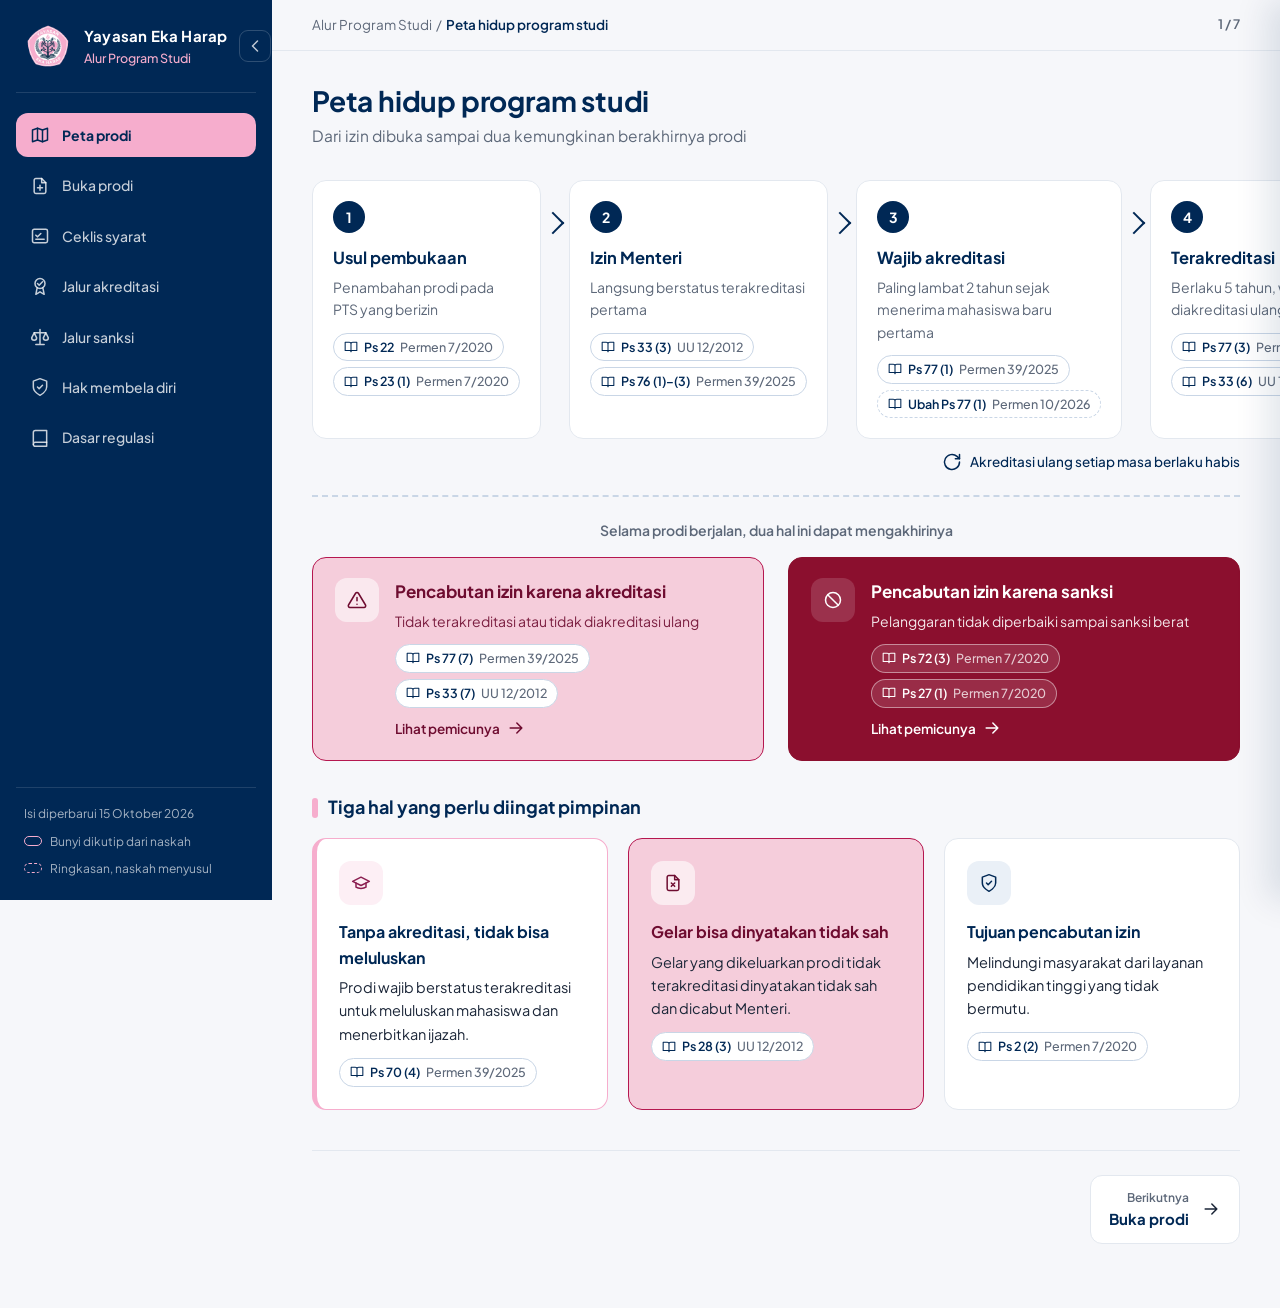
==== index.html @ d8455246 "Add files via upload" ====
<!doctype html>
<html lang="id">
<head>
<meta charset="utf-8">
<meta name="viewport" content="width=device-width, initial-scale=1">
<title>Alur Program Studi — Yayasan Eka Harap</title>
<link rel="icon" href="logo-yeh.png">
<link rel="preconnect" href="https://fonts.googleapis.com">
<link rel="preconnect" href="https://fonts.gstatic.com" crossorigin>
<link href="https://fonts.googleapis.com/css2?family=Plus+Jakarta+Sans:wght@400;500;600;700&display=swap" rel="stylesheet">
<style>
:root{
  --navy:#002855; --navy-2:#0B3A72; --navy-soft:#EAF0F7; --navy-line:#C9D6E6;
  --pink:#F6ADCD; --pink-soft:#FDEFF5; --pink-ink:#8A1E50;
  --ink:#1B2638; --muted:#5D6879; --line:#E3E8EF; --bg:#F6F7FA; --white:#fff;
  --ringan-bg:#FDEFF5; --ringan-bd:#F2A3C4; --ringan-ink:#8A1E50;
  --sedang-bg:#FAD9E7; --sedang-bd:#DF79A6; --sedang-ink:#7A1240;
  --berat-bg:#F5CDDB; --berat-bd:#B5174F; --berat-ink:#6E0C30;
  --cabut-bg:#8B0F2E; --cabut-bd:#8B0F2E; --cabut-ink:#FFFFFF;
  --radius:14px; --side:272px;
  --font:"Plus Jakarta Sans",system-ui,-apple-system,"Segoe UI",Roboto,sans-serif;
}
*{box-sizing:border-box}
html,body{margin:0;height:100%}
body{font-family:var(--font);color:var(--ink);background:var(--bg);font-size:15.5px;line-height:1.6;-webkit-font-smoothing:antialiased}
button{font:inherit;color:inherit;background:none;border:0;cursor:pointer;padding:0}
a{color:var(--navy)}
.ic{width:20px;height:20px;flex:none;fill:none;stroke:currentColor;stroke-width:1.8;stroke-linecap:round;stroke-linejoin:round;transition:transform .25s ease}

/* ---------- kerangka ---------- */
.app{display:grid;grid-template-columns:var(--side) minmax(0,1fr);min-height:100vh;transition:grid-template-columns .3s ease}
.app.ciut{grid-template-columns:76px minmax(0,1fr)}
.sidebar{background:var(--navy);color:#fff;position:sticky;top:0;height:100vh;overflow:hidden;display:flex;flex-direction:column;padding:22px 16px}
.app.ciut .sidebar{padding:20px 12px}
.app.ciut .brand{flex-direction:column;padding:0 0 16px;gap:10px}
.app.ciut .brand img{width:40px;height:40px}
.app.ciut .brand-teks,.app.ciut .nav span,.app.ciut .side-kaki{display:none}
.app.ciut .nav button{justify-content:center;padding:11px 0}
.app.ciut .lipat{margin:0}
.app.ciut .lipat .ic{transform:rotate(180deg)}
.lipat{margin-left:auto;width:32px;height:32px;border-radius:9px;display:grid;place-items:center;color:rgba(255,255,255,.75);border:1px solid rgba(255,255,255,.18);flex:none;transition:background .2s}
.lipat:hover{background:rgba(255,255,255,.1);color:#fff}
.nav span{overflow:hidden;text-overflow:ellipsis}
.brand{display:flex;align-items:center;gap:12px;padding:0 8px 22px;border-bottom:1px solid rgba(255,255,255,.12);white-space:nowrap}
.brand img{width:48px;height:48px;border-radius:12px;flex:none}
.brand b{display:block;font-size:15px;font-weight:700;letter-spacing:.2px}
.brand span{display:block;font-size:12.5px;color:var(--pink);font-weight:500}
.nav{display:flex;flex-direction:column;gap:6px;margin-top:20px}
.nav button{display:flex;align-items:center;gap:12px;padding:11px 14px;border-radius:12px;color:rgba(255,255,255,.78);font-weight:500;font-size:14px;text-align:left;white-space:nowrap;transition:background .2s,color .2s}
.nav button:hover{background:rgba(255,255,255,.08);color:#fff}
.nav button:hover .ic{transform:translateX(2px)}
.nav button.aktif{background:var(--pink);color:var(--navy);font-weight:700}
.side-kaki{margin-top:auto;padding:16px 8px 0;border-top:1px solid rgba(255,255,255,.12);font-size:12px;color:rgba(255,255,255,.65);white-space:nowrap}
.side-kaki .leg{display:flex;align-items:center;gap:8px;margin-top:8px}
.side-kaki i{display:inline-block;width:18px;height:10px;border-radius:6px;border:1.5px solid var(--pink)}
.side-kaki i.r{border-style:dashed}

.utama{min-width:0;display:flex;flex-direction:column}
.atas{position:sticky;top:0;z-index:20;background:rgba(246,247,250,.92);backdrop-filter:blur(6px);display:flex;align-items:center;gap:14px;padding:14px 40px;border-bottom:1px solid var(--line)}
.btn-ikon{width:40px;height:40px;border-radius:10px;display:grid;place-items:center;color:var(--navy);border:1px solid var(--line);background:#fff;transition:background .2s,border-color .2s}
.btn-ikon:hover{background:var(--pink-soft);border-color:var(--pink)}
.jejak{font-size:13.5px;color:var(--muted)}
.jejak b{color:var(--navy);font-weight:600}
.isi{padding:32px 40px 64px;width:100%;max-width:1480px}
.kepala h1{font-size:28px;line-height:1.25;margin:0;color:var(--navy);font-weight:700;letter-spacing:-.2px}
.kepala p{margin:6px 0 0;color:var(--muted);font-size:15.5px}
.blok{margin-top:32px}
.blok>h2{font-size:18px;color:var(--navy);margin:0 0 16px;font-weight:700;display:flex;align-items:center;gap:10px}
.blok>h2:before{content:"";width:6px;height:20px;border-radius:3px;background:var(--pink)}

/* ---------- chip pasal ---------- */
.chips{display:flex;flex-wrap:wrap;gap:6px;margin-top:12px}
.chip{white-space:nowrap;display:inline-flex;align-items:center;gap:6px;padding:4px 10px;border-radius:999px;background:#fff;border:1px solid var(--navy-line);color:var(--navy);font-size:12.5px;font-weight:600;line-height:1.5;transition:background .2s,border-color .2s,transform .2s}
.chip .ic{width:14px;height:14px}
.chip em{font-style:normal;font-weight:500;color:var(--muted)}
.chip:hover{background:var(--pink-soft);border-color:var(--pink);transform:translateY(-1px)}
.chip.ringkasan{border-style:dashed}
.chip.hilang{border-color:#d33;color:#a11}
.t-cabut .chip{background:rgba(255,255,255,.12);border-color:rgba(255,255,255,.45);color:#fff}
.t-cabut .chip em{color:rgba(255,255,255,.75)}
.t-cabut .chip:hover{background:rgba(255,255,255,.22)}

/* ---------- warna tingkat ---------- */
.t-normal{--tb:#fff;--tbd:var(--line);--tink:var(--navy);--tacc:var(--navy)}
.t-aksen{--tb:#fff;--tbd:var(--pink);--tink:var(--navy);--tacc:var(--pink)}
.t-ringan{--tb:var(--ringan-bg);--tbd:var(--ringan-bd);--tink:var(--ringan-ink);--tacc:var(--ringan-bd)}
.t-sedang{--tb:var(--sedang-bg);--tbd:var(--sedang-bd);--tink:var(--sedang-ink);--tacc:var(--sedang-bd)}
.t-berat{--tb:var(--berat-bg);--tbd:var(--berat-bd);--tink:var(--berat-ink);--tacc:var(--berat-bd)}
.t-cabut{--tb:var(--cabut-bg);--tbd:var(--cabut-bd);--tink:var(--cabut-ink);--tacc:var(--cabut-bd)}

/* ---------- peta ---------- */
.peta-baris{display:grid;grid-template-columns:repeat(var(--n),1fr);gap:28px;position:relative}
.p-step{background:#fff;border:1px solid var(--line);border-radius:var(--radius);padding:20px;position:relative;transition:box-shadow .25s,transform .25s}
.p-step:hover{box-shadow:0 8px 24px rgba(0,40,85,.08);transform:translateY(-2px)}
.p-step:not(:last-child):after{content:"";position:absolute;right:-21px;top:34px;width:14px;height:14px;border-top:2px solid var(--navy);border-right:2px solid var(--navy);transform:rotate(45deg)}
.no{width:32px;height:32px;border-radius:50%;background:var(--navy);color:#fff;display:grid;place-items:center;font-weight:700;font-size:14px}
.p-step h3{margin:12px 0 4px;font-size:16.5px;color:var(--navy)}
.p-step p{margin:0;color:var(--muted);font-size:14px}
.ulang{display:flex;justify-content:flex-end;align-items:center;gap:8px;margin-top:12px;color:var(--navy);font-size:13.5px;font-weight:500}
.ulang .ic{animation:putar 6s linear infinite}
@keyframes putar{to{transform:rotate(360deg)}}
.cabang{margin-top:22px;border-top:2px dashed var(--navy-line);padding-top:22px}
.cabang-judul{text-align:center;color:var(--muted);font-weight:600;font-size:14px;margin-bottom:16px}
.cabang-isi{display:grid;grid-template-columns:1fr 1fr;gap:24px}
.keluar{background:var(--tb);border:1.5px solid var(--tbd);color:var(--tink);border-radius:var(--radius);padding:20px 22px;text-align:left;display:flex;gap:16px;transition:transform .25s,box-shadow .25s}
.keluar:hover{transform:translateY(-2px);box-shadow:0 10px 26px rgba(139,15,46,.15)}
.keluar:hover .lanjut .ic{transform:translateX(4px)}
.keluar .bulat{width:44px;height:44px;border-radius:12px;display:grid;place-items:center;background:rgba(255,255,255,.55);flex:none}
.t-cabut .bulat{background:rgba(255,255,255,.14)}
.keluar h3{margin:0 0 4px;font-size:17px}
.keluar p{margin:0;font-size:14px;opacity:.9}
.lanjut{display:inline-flex;align-items:center;gap:6px;margin-top:10px;font-size:13.5px;font-weight:600}

/* ---------- kartu ---------- */
.kartu-grid{display:grid;grid-template-columns:repeat(auto-fit,minmax(250px,1fr));gap:20px}
.kartu{background:var(--tb);border:1px solid var(--tbd);border-radius:var(--radius);padding:22px;color:var(--ink);transition:box-shadow .25s,transform .25s}
.kartu:hover{box-shadow:0 8px 24px rgba(0,40,85,.08);transform:translateY(-2px)}
.kartu:hover .ikon-k .ic{transform:scale(1.12)}
.ikon-k{width:44px;height:44px;border-radius:12px;display:grid;place-items:center;background:var(--navy-soft);color:var(--navy)}
.t-aksen .ikon-k,.t-ringan .ikon-k{background:var(--pink-soft);color:var(--pink-ink)}
.t-berat .ikon-k,.t-sedang .ikon-k{background:rgba(255,255,255,.6);color:var(--tink)}
.kartu h3{margin:14px 0 6px;font-size:16px;color:var(--tink)}
.kartu p{margin:0;font-size:14.5px;color:var(--ink)}
.t-aksen.kartu{border-left:5px solid var(--pink)}

/* ---------- langkah ---------- */
.langkah{position:relative;padding-left:56px;max-width:980px}
.langkah:before{content:"";position:absolute;left:19px;top:10px;bottom:10px;width:2px;background:var(--navy-line)}
.lk{position:relative;background:#fff;border:1px solid var(--line);border-radius:var(--radius);padding:20px 22px;margin-bottom:18px;transition:box-shadow .25s}
.lk:hover{box-shadow:0 8px 24px rgba(0,40,85,.08)}
.lk .no{position:absolute;left:-56px;top:16px;width:40px;height:40px;font-size:15px;box-shadow:0 0 0 5px var(--bg)}
.lk.t-aksen .no{background:var(--pink);color:var(--navy)}
.lk.t-aksen{border-color:var(--pink)}
.lk h3{margin:0 0 4px;font-size:17px;color:var(--navy)}
.lk p{margin:0;color:var(--ink)}
.poin{display:flex;flex-wrap:wrap;gap:8px;margin-top:12px}
.poin span{display:inline-flex;align-items:center;gap:6px;background:var(--navy-soft);color:var(--navy);border-radius:10px;padding:6px 12px;font-size:13.5px;font-weight:500}
.poin .ic{width:16px;height:16px;color:#2E7D5B}
.menyusul{display:flex;gap:10px;align-items:flex-start;margin-top:14px;padding:10px 14px;border:1.5px dashed var(--navy-line);border-radius:10px;color:var(--muted);font-size:13.5px}
.menyusul .ic{width:18px;height:18px;margin-top:2px}
.akhir{display:flex;align-items:center;justify-content:space-between;gap:16px;background:var(--navy);color:#fff;border-radius:var(--radius);padding:18px 22px;max-width:924px;margin-left:56px}
.akhir b{display:block;font-size:16px}
.akhir span{font-size:14px;color:rgba(255,255,255,.8)}
.btn-pink{display:inline-flex;align-items:center;gap:8px;background:var(--pink);color:var(--navy);font-weight:700;border-radius:10px;padding:10px 16px;white-space:nowrap;font-size:14px}
.btn-pink:hover .ic{transform:translateX(3px)}

/* ---------- jalur ---------- */
.jalur{display:grid;grid-template-columns:repeat(var(--k,2),minmax(0,1fr));gap:24px}
.jalur.satu{max-width:980px}
.hal-no{margin-left:auto;font-size:13px;color:var(--muted);font-weight:600;white-space:nowrap}
.pager{display:flex;justify-content:space-between;gap:16px;margin-top:40px;padding-top:24px;border-top:1px solid var(--line)}
.pager button{display:flex;align-items:center;gap:12px;background:#fff;border:1px solid var(--line);border-radius:12px;padding:12px 18px;max-width:48%;text-align:left;transition:border-color .2s,background .2s}
.pager button:hover{border-color:var(--pink);background:var(--pink-soft)}
.pager button.maju{margin-left:auto;text-align:right}
.pager small{display:block;font-size:12px;color:var(--muted);font-weight:600}
.pager b{display:block;font-size:15px;color:var(--navy)}
.pager .mundur .ic{transform:rotate(180deg)}
.pager .maju:hover .ic{transform:translateX(3px)}
.pager .mundur:hover .ic{transform:rotate(180deg) translateX(3px)}
.batas{display:grid;grid-template-columns:repeat(auto-fit,minmax(240px,1fr));gap:16px}
.bt{background:#fff;border:1px solid var(--line);border-left:5px solid var(--pink);border-radius:0 var(--radius) var(--radius) 0;padding:18px 20px}
.bt .angka{font-size:26px;font-weight:700;color:var(--navy);line-height:1.2}
.bt .angka small{font-size:14px;font-weight:600;color:var(--muted);margin-left:4px}
.bt h3{margin:6px 0 2px;font-size:15px;color:var(--navy)}
.bt p{margin:0;font-size:13.5px;color:var(--muted)}
.ck-grup{background:#fff;border:1px solid var(--line);border-radius:var(--radius);margin-top:18px;overflow:hidden}
.ck-kepala{display:flex;align-items:center;gap:12px;padding:16px 22px;background:var(--navy-soft)}
.ck-kepala h3{margin:0;font-size:16.5px;color:var(--navy)}
.ck-kepala .ikon-k{width:38px;height:38px;background:#fff}
.ck-baris{display:grid;grid-template-columns:28px minmax(0,1fr) auto;gap:14px;padding:14px 22px;border-top:1px solid var(--line);align-items:start}
.ck-kotak{width:22px;height:22px;border:2px solid var(--navy-line);border-radius:6px;margin-top:2px}
.ck-baris b{font-weight:600;color:var(--ink);font-size:15px}
.ck-baris .chips{margin-top:6px}
.ck-ang{background:var(--navy);color:#fff;border-radius:8px;padding:4px 10px;font-size:13px;font-weight:700;white-space:nowrap}
.ck-sanksi{display:inline-flex;align-items:center;gap:6px;margin-top:6px;font-size:12.5px;font-weight:600;border-radius:999px;padding:2px 10px;background:var(--tb);color:var(--tink);border:1px solid var(--tbd)}
.ck-sanksi .ic{width:14px;height:14px}
.ck-mys{margin-top:6px;font-size:12.5px;color:var(--muted);font-style:italic}
.kolom{background:#fff;border:1px solid var(--line);border-radius:var(--radius);padding:22px}
.kolom-kepala{display:flex;align-items:center;gap:12px;margin-bottom:18px}
.kolom-kepala .ikon-k{width:40px;height:40px}
.kolom-kepala h3{margin:0;font-size:17px;color:var(--navy)}
.jl{display:flex;gap:14px;position:relative;padding-bottom:16px}
.jl:not(:last-of-type):before{content:"";position:absolute;left:15px;top:34px;bottom:0;width:2px;background:var(--line)}
.titik{width:32px;height:32px;border-radius:50%;background:var(--tb);border:2px solid var(--tacc);display:grid;place-items:center;flex:none;color:var(--tink);font-weight:700;font-size:13px;z-index:1}
.t-normal .titik{background:var(--navy);border-color:var(--navy);color:#fff}
.jl-isi{flex:1;background:var(--tb);border:1px solid var(--tbd);border-radius:12px;padding:12px 16px;color:var(--tink)}
.t-normal .jl-isi{background:var(--navy-soft);border-color:var(--navy-soft);color:var(--navy)}
.jl-isi b{display:block;font-size:15px}
.jl-isi span{font-size:13.5px;opacity:.88}
.jl-isi .chips{margin-top:8px}
.cat{display:flex;gap:10px;align-items:flex-start;margin-top:4px;padding:12px 14px;background:var(--bg);border-radius:10px;font-size:13.5px;color:var(--ink)}
.cat .ic{color:var(--navy);margin-top:1px}

/* ---------- tangga ---------- */
.tangga{background:#fff;border:1px solid var(--line);border-radius:var(--radius);padding:24px}
.anak{display:grid;grid-template-columns:repeat(4,1fr);gap:0;align-items:end;position:relative}
.tg{position:relative;text-align:left;border-radius:12px 12px 0 0;background:var(--tb);border:1.5px solid var(--tbd);color:var(--tink);padding:14px 16px;margin-right:10px;transition:transform .25s,box-shadow .25s;outline:none}
.tg:nth-child(1){height:96px}.tg:nth-child(2){height:132px}.tg:nth-child(3){height:168px}.tg:nth-child(4){height:204px;margin-right:0}
.tg b{display:block;font-size:15.5px}
.tg span{display:block;font-size:13px;opacity:.9;margin-top:2px}
.tg:hover{transform:translateY(-3px)}
.tg.pilih{box-shadow:0 0 0 3px var(--navy) inset}
.t-cabut.tg.pilih{box-shadow:0 0 0 3px var(--pink) inset}
.tg .jeda{position:absolute;top:10px;right:-24px;z-index:2;background:#fff;color:var(--navy);border:1px solid var(--navy-line);border-radius:999px;font-size:11.5px;font-weight:700;padding:2px 8px;display:flex;align-items:center;gap:4px;white-space:nowrap}
.tg .jeda .ic{width:12px;height:12px}
.garis-waktu{display:grid;grid-template-columns:repeat(4,1fr);border-top:2px solid var(--navy);margin-top:0;padding-top:8px;font-size:12.5px;color:var(--muted);font-weight:600}
.garis-waktu span{position:relative}
.garis-waktu span:before{content:"";position:absolute;left:0;top:-14px;width:10px;height:10px;border-radius:50%;background:var(--navy)}
.total{display:flex;align-items:center;gap:8px;margin-top:14px;color:var(--navy);font-weight:600;font-size:14px}
.rinci{margin-top:22px;border:1.5px solid var(--tbd);border-radius:var(--radius);overflow:hidden;animation:muncul .3s ease}
@keyframes muncul{from{opacity:0;transform:translateY(6px)}}
.rinci-kepala{background:var(--tb);color:var(--tink);padding:16px 22px;display:flex;align-items:center;justify-content:space-between;gap:12px;flex-wrap:wrap}
.rinci-kepala h3{margin:0;font-size:18px}
.rinci-kepala .chips{margin-top:0}
.rinci-badan{display:grid;grid-template-columns:300px 1fr;gap:0;background:#fff}
.fakta{padding:18px 22px;border-right:1px solid var(--line);display:flex;flex-direction:column;gap:14px}
.fakta small{display:block;font-size:12px;color:var(--muted);font-weight:600;text-transform:uppercase;letter-spacing:.4px}
.fakta div{font-size:14.5px;color:var(--navy);font-weight:600}
.daftar{padding:18px 22px}
.daftar h4{margin:0 0 10px;font-size:13px;color:var(--muted);text-transform:uppercase;letter-spacing:.4px}
.daftar ul{list-style:none;margin:0;padding:0;display:grid;grid-template-columns:1fr 1fr;gap:8px 18px}
.daftar li{display:flex;gap:10px;font-size:14px;align-items:flex-start;line-height:1.5}
.daftar li:before{content:"";width:8px;height:8px;border-radius:50%;background:var(--navy-line);margin-top:7px;flex:none}
.daftar li.sorot{font-weight:600;color:var(--navy)}
.daftar li.sorot:before{background:var(--pink-ink)}
.daftar li.mys{color:var(--muted);font-style:italic}
.daftar li.mys:before{background:transparent;border:1.5px dashed var(--muted)}

/* ---------- regulasi ---------- */
.reg{display:grid;gap:14px}
.reg-item{background:#fff;border:1px solid var(--line);border-radius:var(--radius);padding:18px 22px;display:grid;grid-template-columns:150px 1fr auto;gap:18px;align-items:center}
.reg-kode{background:var(--navy);color:#fff;border-radius:10px;padding:8px 12px;font-weight:700;font-size:14px;text-align:center}
.reg-item h3{margin:0;font-size:15.5px;color:var(--ink);font-weight:600}
.reg-item p{margin:4px 0 0;font-size:13.5px;color:var(--muted)}
.reg-item .jml{font-size:13px;color:var(--navy);font-weight:600;text-align:right;white-space:nowrap}
.reg-item a{display:inline-flex;align-items:center;gap:6px;font-size:13px;font-weight:600;margin-top:6px}
.reg-item a .ic{width:15px;height:15px}

/* ---------- info ---------- */
.info{display:flex;gap:12px;background:var(--navy-soft);color:var(--navy);border-radius:var(--radius);padding:16px 20px}

/* ---------- laci pasal ---------- */
.tirai{position:fixed;inset:0;background:rgba(0,20,45,.35);opacity:0;pointer-events:none;transition:opacity .25s;z-index:40}
.tirai.buka{opacity:1;pointer-events:auto}
.laci{position:fixed;top:0;right:0;height:100%;width:min(480px,100%);background:#fff;z-index:50;transform:translateX(100%);transition:transform .3s ease;display:flex;flex-direction:column;box-shadow:-12px 0 32px rgba(0,40,85,.12)}
.laci.buka{transform:none}
.laci-kepala{background:var(--navy);color:#fff;padding:20px 22px;display:flex;gap:12px;align-items:flex-start}
.laci-kepala small{color:var(--pink);font-weight:600;font-size:12.5px}
.laci-kepala h3{margin:2px 0 0;font-size:19px}
.laci-kepala .btn-ikon{margin-left:auto;background:transparent;border-color:rgba(255,255,255,.3);color:#fff}
.laci-kepala .btn-ikon:hover{background:rgba(255,255,255,.12)}
.laci-badan{padding:20px 22px;overflow:auto;flex:1}
.status{display:inline-flex;align-items:center;gap:6px;font-size:12.5px;font-weight:600;border-radius:999px;padding:3px 10px;background:#E7F4EE;color:#1E6B4A}
.status.ringkasan{background:#FFF4E5;color:#8A5300}
.status.cek{background:#FFF4E5;color:#8A5300}
.bunyi{margin-top:16px;font-size:15px;line-height:1.75;color:var(--ink)}
.bunyi p{margin:0 0 8px}
.bunyi p.butir{padding-left:22px}
.laci-kaki{border-top:1px solid var(--line);padding:16px 22px;font-size:13px;color:var(--muted)}
.laci-kaki a{display:inline-flex;align-items:center;gap:6px;font-weight:600;margin-top:6px}

.tirai-side{display:none}

/* ---------- layar kecil ---------- */
@media (max-width:1100px){
  .peta-baris{grid-template-columns:1fr 1fr}
  .p-step:nth-child(2n):after{display:none}
  .daftar ul{grid-template-columns:1fr}
  .rinci-badan{grid-template-columns:1fr}
  .fakta{border-right:0;border-bottom:1px solid var(--line)}
}
@media (max-width:900px){
  .app,.app.ciut{grid-template-columns:minmax(0,1fr)}
  .lipat{display:none}
  .ck-baris{grid-template-columns:22px minmax(0,1fr)}
  .ck-ang{grid-column:2;justify-self:start}
  .pager button{max-width:none;flex:1}
  .chip{white-space:normal}
  .sidebar{position:fixed;left:0;top:0;width:var(--side);z-index:60;transform:translateX(-100%);transition:transform .3s ease;padding:22px 16px!important}
  .app.laci-nav .sidebar{transform:none}
  .tirai-side{display:block;position:fixed;inset:0;background:rgba(0,20,45,.35);z-index:55;opacity:0;pointer-events:none;transition:opacity .25s}
  .app.laci-nav .tirai-side{opacity:1;pointer-events:auto}
  .atas{padding:12px 18px}
  .isi{padding:22px 18px 48px}
  .kepala h1{font-size:23px}
  .peta-baris{grid-template-columns:1fr;gap:26px}
  .p-step:after{display:block!important;right:auto;left:50%;top:auto;bottom:-20px;transform:translateX(-50%) rotate(135deg)!important}
  .p-step:last-child:after{display:none!important}
  .cabang-isi,.jalur{grid-template-columns:1fr}
  .anak{grid-template-columns:1fr;gap:10px}
  .tg{height:auto!important;margin-right:0;border-radius:12px}
  .tg .jeda{top:auto;bottom:-14px;right:16px}
  .garis-waktu{display:none}
  .reg-item{grid-template-columns:1fr}
  .reg-item .jml{text-align:left}
  .langkah{padding-left:48px}
  .lk .no{left:-48px;width:34px;height:34px}
  .langkah:before{left:16px}
  .akhir{margin-left:0;flex-direction:column;align-items:flex-start}
}
@media (min-width:901px){#toggle{display:none}}
@media print{
  .sidebar,.atas,.pager,.tirai,.laci,.tirai-side,.lipat{display:none!important}
  .app,.app.ciut{display:block}
  body{background:#fff;font-size:12.5px}
  .isi{padding:0;max-width:none}
  .blok,.kartu,.p-step,.lk,.kolom,.ck-grup,.tangga,.rinci{break-inside:avoid}
  .chip{border-color:#bbb}
  *{box-shadow:none!important;transform:none!important}
}
@media (prefers-reduced-motion:reduce){*{animation:none!important;transition:none!important}}
</style>
</head>
<body>
<div class="app" id="app">
  <aside class="sidebar" id="sidebar">
    <div class="brand"><img src="logo-yeh.png" alt="Logo Yayasan Eka Harap"><div class="brand-teks"><b id="org"></b><span id="judulApp"></span></div><button class="lipat" id="lipat" title="Lipat menu" aria-label="Lipat menu"></button></div>
    <nav class="nav" id="nav"></nav>
    <div class="side-kaki">
      <div id="pembaruan"></div>
      <div class="leg"><i></i>Bunyi dikutip dari naskah</div>
      <div class="leg"><i class="r"></i>Ringkasan, naskah menyusul</div>
    </div>
  </aside>
  <div class="tirai-side" id="tiraiSide"></div>
  <main class="utama">
    <div class="atas">
      <button class="btn-ikon" id="toggle" title="Buka menu" aria-label="Buka menu"></button>
      <div class="jejak" id="jejak"></div><div class="hal-no" id="halNo"></div>
    </div>
    <div class="isi" id="isi"></div>
  </main>
</div>
<div class="tirai" id="tirai"></div>
<aside class="laci" id="laci" aria-hidden="true">
  <div class="laci-kepala"><div><small id="lReg"></small><h3 id="lJudul"></h3></div><button class="btn-ikon" id="lTutup" aria-label="Tutup"></button></div>
  <div class="laci-badan"><span class="status" id="lStatus"></span><div class="bunyi" id="lBunyi"></div></div>
  <div class="laci-kaki" id="lKaki"></div>
</aside>

<script src="isi-regulasi.js"></script>
<script>
(function(){
"use strict";
var ISI = window.ISI || {meta:{},regulasi:{},pasal:{},halaman:[]};
var KUNCI = "alurProdiYEH.v1";

var ICON = {
  peta:'<path d="M9 4 3 6v14l6-2 6 2 6-2V4l-6 2-6-2z"/><path d="M9 4v14M15 6v14"/>',
  buka:'<path d="M14 3H7a2 2 0 0 0-2 2v14a2 2 0 0 0 2 2h10a2 2 0 0 0 2-2V8z"/><path d="M14 3v5h5M12 11v6M9 14h6"/>',
  peringatan:'<path d="M10.3 3.9 1.8 18a2 2 0 0 0 1.7 3h17a2 2 0 0 0 1.7-3L13.7 3.9a2 2 0 0 0-3.4 0z"/><path d="M12 9v4M12 17h.01"/>',
  buku:'<path d="M4 19.5A2.5 2.5 0 0 1 6.5 17H20V3H6.5A2.5 2.5 0 0 0 4 5.5z"/><path d="M4 19.5A2.5 2.5 0 0 0 6.5 22H20v-5"/>',
  akreditasi:'<circle cx="12" cy="9" r="6"/><path d="m9 9 2 2 4-4"/><path d="M8.5 14.5 7 22l5-3 5 3-1.5-7.5"/>',
  sanksi:'<path d="M12 3v18M7 21h10M5 7h14"/><path d="m5 7-3 6a3 3 0 0 0 6 0zM19 7l-3 6a3 3 0 0 0 6 0z"/>',
  ijazah:'<path d="M22 10 12 5 2 10l10 5 10-5z"/><path d="M6 12v5c3 2 9 2 12 0v-5"/>',
  gelar:'<path d="M14 3H7a2 2 0 0 0-2 2v14a2 2 0 0 0 2 2h10a2 2 0 0 0 2-2V8z"/><path d="M14 3v5h5M10 12l4 4M14 12l-4 4"/>',
  perisai:'<path d="M12 22s8-4 8-10V5l-8-3-8 3v7c0 6 8 10 8 10z"/><path d="m9 12 2 2 4-4"/>',
  dokumen:'<path d="M14 3H7a2 2 0 0 0-2 2v14a2 2 0 0 0 2 2h10a2 2 0 0 0 2-2V8z"/><path d="M14 3v5h5M9 13h6M9 17h6"/>',
  jam:'<circle cx="12" cy="12" r="9"/><path d="M12 7v5l3 2"/>',
  mata:'<path d="M2 12s3.5-7 10-7 10 7 10 7-3.5 7-10 7S2 12 2 12z"/><circle cx="12" cy="12" r="3"/>',
  panah:'<path d="M5 12h14M13 6l6 6-6 6"/>',
  sisi:'<rect x="3" y="4" width="18" height="16" rx="2"/><path d="M9 4v16"/>',
  tutup:'<path d="M18 6 6 18M6 6l12 12"/>',
  cek:'<path d="m5 12 5 5L20 7"/>',
  info:'<circle cx="12" cy="12" r="9"/><path d="M12 11v5M12 8h.01"/>',
  ulang:'<path d="M21 12a9 9 0 1 1-3-6.7L21 8"/><path d="M21 3v5h-5"/>',
  tautan:'<path d="M14 4h6v6M20 4l-9 9"/><path d="M18 14v5a1 1 0 0 1-1 1H5a1 1 0 0 1-1-1V7a1 1 0 0 1 1-1h5"/>',
  pasal:'<path d="M2 4h7a3 3 0 0 1 3 3v13a2 2 0 0 0-2-2H2zM22 4h-7a3 3 0 0 0-3 3v13a2 2 0 0 1 2-2h8z"/>',
  lipat:'<path d="m15 18-6-6 6-6"/>',
  ceklis:'<rect x="3" y="4" width="18" height="16" rx="2"/><path d="m7 11 2 2 4-4M7 16h10"/>',
  dosen:'<circle cx="12" cy="8" r="4"/><path d="M4 21a8 8 0 0 1 16 0"/>',
  kurikulum:'<path d="M4 4h16v16H4z"/><path d="M8 8h8M8 12h8M8 16h5"/>',
  kelulusan:'<path d="M22 10 12 5 2 10l10 5 10-5z"/><path d="M6 12v5c3 2 9 2 12 0v-5"/>',
  kelola:'<circle cx="12" cy="12" r="3"/><path d="M19.4 15a1.7 1.7 0 0 0 .3 1.8l.1.1a2 2 0 1 1-2.8 2.8l-.1-.1a1.7 1.7 0 0 0-2.9 1.2V21a2 2 0 1 1-4 0v-.1a1.7 1.7 0 0 0-2.9-1.2l-.1.1a2 2 0 1 1-2.8-2.8l.1-.1A1.7 1.7 0 0 0 3 14H3a2 2 0 1 1 0-4h.1a1.7 1.7 0 0 0 1.2-2.9l-.1-.1a2 2 0 1 1 2.8-2.8l.1.1A1.7 1.7 0 0 0 10 3V3a2 2 0 1 1 4 0v.1a1.7 1.7 0 0 0 2.9 1.2l.1-.1a2 2 0 1 1 2.8 2.8l-.1.1A1.7 1.7 0 0 0 21 10h.1a2 2 0 1 1 0 4H21a1.7 1.7 0 0 0-1.6 1z"/>',
  cabut:'<circle cx="12" cy="12" r="9"/><path d="m5.6 5.6 12.8 12.8"/>'
};
function ic(n){ return '<svg class="ic" viewBox="0 0 24 24" aria-hidden="true">'+(ICON[n]||ICON.info)+'</svg>'; }
function esc(s){ return String(s==null?"":s).replace(/[&<>"]/g,function(c){return {"&":"&amp;","<":"&lt;",">":"&gt;",'"':"&quot;"}[c];}); }
function simpan(k,v){ try{ localStorage.setItem(KUNCI+"."+k,v); }catch(e){} }
function baca(k){ try{ return localStorage.getItem(KUNCI+"."+k); }catch(e){ return null; } }
function tk(t){ return "t-"+(t||"normal"); }

/* ---- chip pasal ---- */
function pendek(label){ return String(label).replace(/^Perubahan /,"Ubah ").replace(/Pasal /g,"Ps ").replace(/ ayat /g," "); }
function chips(daftar){
  if(!daftar||!daftar.length) return "";
  return '<div class="chips">'+daftar.map(function(k){
    var p=ISI.pasal[k];
    if(!p) return '<span class="chip hilang">'+esc(k)+' belum ada</span>';
    var r=ISI.regulasi[p.reg]||{};
    return '<button class="chip '+esc(p.status)+'" data-pasal="'+esc(k)+'">'+ic("pasal")+'<span>'+esc(pendek(p.label))+'</span><em>'+esc(r.singkat||p.reg)+'</em></button>';
  }).join("")+'</div>';
}

/* ---- penyaji blok ---- */
var R = {};
R.peta = function(b){
  var h='<div class="peta-baris" style="--n:'+b.langkah.length+'">';
  b.langkah.forEach(function(s,i){
    h+='<div class="p-step"><div class="no">'+(i+1)+'</div><h3>'+esc(s.judul)+'</h3><p>'+esc(s.ket)+'</p>'+chips(s.pasal)+'</div>';
  });
  h+='</div>';
  if(b.ulang) h+='<div class="ulang">'+ic("ulang")+esc(b.ulang)+'</div>';
  if(b.cabang){
    h+='<div class="cabang"><div class="cabang-judul">'+esc(b.cabang.judul)+'</div><div class="cabang-isi">';
    b.cabang.item.forEach(function(c){
      h+='<div class="keluar '+tk(c.tingkat)+'"><div class="bulat">'+ic(c.tingkat==="cabut"?"cabut":"peringatan")+'</div><div><h3>'+esc(c.judul)+'</h3><p>'+esc(c.ket)+'</p>'+chips(c.pasal)+
        (c.ke?'<button class="lanjut" data-ke="'+esc(c.ke)+'">Lihat pemicunya '+ic("panah")+'</button>':'')+'</div></div>';
    });
    h+='</div></div>';
  }
  return h;
};
R.kartu = function(b){
  return '<div class="kartu-grid">'+b.item.map(function(k){
    return '<div class="kartu '+tk(k.tingkat)+'"><div class="ikon-k">'+ic(k.ikon)+'</div><h3>'+esc(k.judul)+'</h3><p>'+esc(k.isi)+'</p>'+chips(k.pasal)+'</div>';
  }).join("")+'</div>';
};
R.langkah = function(b){
  var h='<div class="langkah">';
  b.item.forEach(function(s,i){
    h+='<div class="lk '+tk(s.tingkat)+'"><div class="no">'+(i+1)+'</div><h3>'+esc(s.judul)+'</h3><p>'+esc(s.isi)+'</p>';
    if(s.poin) h+='<div class="poin">'+s.poin.map(function(p){return '<span>'+ic("cek")+esc(p)+'</span>';}).join("")+'</div>';
    if(s.menyusul) h+='<div class="menyusul">'+ic("jam")+'<span>'+esc(s.menyusul)+'</span></div>';
    h+=chips(s.pasal)+'</div>';
  });
  h+='</div>';
  if(b.akhir) h+='<div class="akhir"><div><b>'+esc(b.akhir.judul)+'</b><span>'+esc(b.akhir.isi)+'</span></div>'+
    (b.akhir.ke?'<button class="btn-pink" data-ke="'+esc(b.akhir.ke)+'">Buka '+ic("panah")+'</button>':'')+'</div>';
  return h;
};
R.jalur = function(b){
  return '<div class="jalur'+(b.kolom.length===1?' satu':'')+'" style="--k:'+b.kolom.length+'">'+b.kolom.map(function(k){
    var h='<div class="kolom"><div class="kolom-kepala"><div class="ikon-k">'+ic(k.ikon)+'</div><h3>'+esc(k.judul)+'</h3></div>';
    k.item.forEach(function(s,i){
      h+='<div class="jl '+tk(s.tingkat)+'"><div class="titik">'+(i+1)+'</div><div class="jl-isi"><b>'+esc(s.judul)+'</b><span>'+esc(s.ket)+'</span>'+chips(s.pasal)+'</div></div>';
    });
    if(k.catatan) h+='<div class="cat">'+ic("info")+'<div>'+esc(k.catatan.isi)+chips(k.catatan.pasal)+'</div></div>';
    return h+'</div>';
  }).join("")+'</div>';
};
var TANGGA = {};
R.tangga = function(b,id){
  TANGGA[id]=b;
  var waktu=["Teguran","+6 bulan","+12 bulan","+18 bulan"];
  var h='<div class="tangga"><div class="anak">';
  b.tingkat.forEach(function(t,i){
    h+='<button class="tg '+tk(t.kode)+(i===0?' pilih':'')+'" data-tangga="'+id+'" data-i="'+i+'"><b>'+esc(t.judul)+'</b><span>'+esc(t.bentuk.length>48?t.bentuk.slice(0,46)+"…":t.bentuk)+'</span>'+
      (i<b.tingkat.length-1?'<i class="jeda">'+ic("jam")+'6 bln</i>':'')+'</button>';
  });
  h+='</div><div class="garis-waktu">'+waktu.slice(0,b.tingkat.length).map(function(w){return '<span>'+w+'</span>';}).join("")+'</div>';
  if(b.total) h+='<div class="total">'+ic("jam")+esc(b.total)+'</div>';
  h+='<div id="rinci-'+id+'">'+rinci(b.tingkat[0])+'</div></div>';
  return h;
};
function rinci(t){
  var daftar=(t.pelanggaran||[]).map(function(p){
    return '<li class="'+(p.sorot?'sorot':'')+(p.menyusul?' mys':'')+'">'+esc(p.t)+(p.menyusul?' — bunyi resmi menyusul':'')+'</li>';
  }).join("");
  return '<div class="rinci '+tk(t.kode)+'"><div class="rinci-kepala"><h3>'+esc(t.judul)+'</h3>'+chips(t.pasal)+'</div>'+
    '<div class="rinci-badan"><div class="fakta"><div><small>Bentuk sanksi</small>'+esc(t.bentuk)+'</div><div><small>Batas perbaikan</small>'+esc(t.tenggat)+'</div><div><small>Penetap</small>'+esc(t.oleh)+'</div></div>'+
    '<div class="daftar"><h4>'+esc(t.judulDaftar||"Pelanggaran yang dikenai")+'</h4><ul>'+daftar+'</ul>'+chips(t.pelanggaranPasal)+'</div></div></div>';
}
function sisaHari(t){ var d=Math.ceil((new Date(t+"T00:00:00")-new Date())/864e5); return d; }
R.ceklis = function(b){
  var h='';
  if(b.batas) h+='<div class="batas">'+b.batas.map(function(x){
    var ang=x.tanggal?(function(d){return d>0?d+'<small>hari lagi</small>':'Lewat<small>'+(-d)+' hari</small>';})(sisaHari(x.tanggal)):esc(x.angka||"");
    return '<div class="bt"><div class="angka">'+ang+'</div><h3>'+esc(x.judul)+'</h3><p>'+esc(x.ket)+'</p>'+chips(x.pasal)+'</div>';
  }).join("")+'</div>';
  (b.kelompok||[]).forEach(function(g){
    h+='<div class="ck-grup"><div class="ck-kepala"><div class="ikon-k">'+ic(g.ikon)+'</div><h3>'+esc(g.judul)+'</h3></div>';
    g.item.forEach(function(it){
      h+='<div class="ck-baris"><div class="ck-kotak"></div><div><b>'+esc(it.syarat)+'</b>'+
        (it.sanksi?'<div><span class="ck-sanksi '+tk(it.sanksi)+'">'+ic("peringatan")+esc(it.sanksiTeks||("Bila dilanggar: sanksi "+it.sanksi))+'</span></div>':'')+
        (it.menyusul?'<div class="ck-mys">'+esc(it.menyusul)+'</div>':'')+chips(it.pasal)+'</div>'+
        (it.angka?'<div class="ck-ang">'+esc(it.angka)+'</div>':'<div></div>')+'</div>';
    });
    h+='</div>';
  });
  return h;
};
R.info = function(b){ return '<div class="info">'+ic("info")+'<div>'+esc(b.isi)+chips(b.pasal)+'</div></div>'; };
R.regulasi = function(){
  var hitung={};
  Object.keys(ISI.pasal).forEach(function(k){ var r=ISI.pasal[k].reg; hitung[r]=(hitung[r]||0)+1; });
  return '<div class="reg">'+Object.keys(ISI.regulasi).map(function(k){
    var r=ISI.regulasi[k];
    return '<div class="reg-item"><div class="reg-kode">'+esc(r.singkat)+'</div><div><h3>'+esc(r.nama)+'</h3><p>'+esc(r.status)+(r.catatan?' · '+esc(r.catatan):'')+'</p>'+
      (r.sumber?'<a href="'+esc(r.sumber)+'" target="_blank" rel="noopener">'+ic("tautan")+'Sumber</a>':'')+'</div><div class="jml">'+(hitung[k]||0)+' pasal dirujuk</div></div>';
  }).join("")+'</div>';
};

/* ---- halaman & navigasi ---- */
function cariHal(id){ for(var i=0;i<ISI.halaman.length;i++){ if(ISI.halaman[i].id===id) return ISI.halaman[i]; } return ISI.halaman[0]; }
function tampil(id){
  var hal=cariHal(id); if(!hal) return;
  TANGGA={};
  var h='<div class="kepala"><h1>'+esc(hal.judul)+'</h1>'+(hal.sub?'<p>'+esc(hal.sub)+'</p>':'')+'</div>';
  (hal.blok||[]).forEach(function(b,i){
    var f=R[b.tipe];
    h+='<section class="blok">'+(b.judul?'<h2>'+esc(b.judul)+'</h2>':'')+(f?f(b,hal.id+"-"+i):'<div class="info">Jenis blok "'+esc(b.tipe)+'" belum dikenal.</div>')+'</section>';
  });
  var ix=ISI.halaman.indexOf(hal), sb=ISI.halaman[ix-1], sd=ISI.halaman[ix+1];
  h+='<div class="pager">'+(sb?'<button class="mundur" data-ke="'+esc(sb.id)+'">'+ic("panah")+'<span><small>Sebelumnya</small><b>'+esc(sb.menu||sb.judul)+'</b></span></button>':'')+
    (sd?'<button class="maju" data-ke="'+esc(sd.id)+'"><span><small>Berikutnya</small><b>'+esc(sd.menu||sd.judul)+'</b></span>'+ic("panah")+'</button>':'')+'</div>';
  document.getElementById("isi").innerHTML=h;
  document.getElementById("halNo").textContent=(ix+1)+" / "+ISI.halaman.length;
  document.getElementById("jejak").innerHTML=esc(ISI.meta.judul||"")+' &nbsp;/&nbsp; <b>'+esc(hal.judul)+'</b>';
  [].forEach.call(document.querySelectorAll(".nav button"),function(n){ n.classList.toggle("aktif",n.getAttribute("data-ke")===hal.id); });
  document.title=hal.judul+" — "+(ISI.meta.organisasi||"");
  simpan("hal",hal.id);
  window.scrollTo(0,0);
}
function ke(id){ if(location.hash!=="#"+id) location.hash=id; else tampil(id); app.classList.remove("laci-nav"); }

/* ---- laci pasal ---- */
var STATUS={kutipan:"Bunyi dikutip dari naskah",cek:"Bunyi dikutip, nomor ayat perlu dicocokkan",ringkasan:"Ringkasan, bunyi resmi belum dimuat"};
function rapikan(t){
  return String(t).replace(/ \((\d+)\) /g,"\n($1) ").replace(/([:;]) ([a-m]\.|\d\.) /g,"$1\n$2 ")
    .split("\n").map(function(l){ return '<p'+(/^([a-m]|\d)\. /.test(l)?' class="butir"':'')+'>'+esc(l)+'</p>'; }).join("");
}
function bukaPasal(k){
  var p=ISI.pasal[k]; if(!p) return; var r=ISI.regulasi[p.reg]||{};
  document.getElementById("lReg").textContent=r.singkat||p.reg;
  document.getElementById("lJudul").textContent=p.label;
  var st=document.getElementById("lStatus"); st.className="status "+p.status; st.innerHTML=ic(p.status==="kutipan"?"cek":"jam")+esc(STATUS[p.status]||p.status);
  document.getElementById("lBunyi").innerHTML=rapikan(p.bunyi);
  document.getElementById("lKaki").innerHTML=esc(r.nama||"")+(r.sumber?'<br><a href="'+esc(r.sumber)+'" target="_blank" rel="noopener">'+ic("tautan")+'Buka sumber</a>':'');
  laci.classList.add("buka"); tirai.classList.add("buka"); laci.setAttribute("aria-hidden","false");
}
function tutupPasal(){ laci.classList.remove("buka"); tirai.classList.remove("buka"); laci.setAttribute("aria-hidden","true"); }

/* ---- mulai ---- */
var app=document.getElementById("app"), laci=document.getElementById("laci"), tirai=document.getElementById("tirai");
document.getElementById("org").textContent=ISI.meta.organisasi||"";
document.getElementById("judulApp").textContent=ISI.meta.judul||"";
document.getElementById("pembaruan").textContent=ISI.meta.pembaruan?"Isi diperbarui "+ISI.meta.pembaruan:"";
document.getElementById("toggle").innerHTML=ic("sisi");
document.getElementById("lipat").innerHTML=ic("lipat");
document.getElementById("lTutup").innerHTML=ic("tutup");
document.getElementById("nav").innerHTML=ISI.halaman.map(function(h){ return '<button data-ke="'+esc(h.id)+'" title="'+esc(h.menu||h.judul)+'">'+ic(h.ikon)+'<span>'+esc(h.menu||h.judul)+'</span></button>'; }).join("");
if(baca("ciut")==="1" && window.innerWidth>900) app.classList.add("ciut");

document.addEventListener("click",function(e){
  var t=e.target.closest("[data-pasal],[data-ke],[data-tangga]");
  if(!t) return;
  if(t.hasAttribute("data-pasal")){ bukaPasal(t.getAttribute("data-pasal")); return; }
  if(t.hasAttribute("data-ke")){ ke(t.getAttribute("data-ke")); return; }
  if(t.hasAttribute("data-tangga")){
    var id=t.getAttribute("data-tangga"), i=+t.getAttribute("data-i");
    [].forEach.call(document.querySelectorAll('[data-tangga="'+id+'"]'),function(x){ x.classList.toggle("pilih",x===t); });
    document.getElementById("rinci-"+id).innerHTML=rinci(TANGGA[id].tingkat[i]);
  }
});
document.getElementById("toggle").addEventListener("click",function(){ app.classList.toggle("laci-nav"); });
document.getElementById("lipat").addEventListener("click",function(){ app.classList.toggle("ciut"); simpan("ciut",app.classList.contains("ciut")?"1":"0"); });
document.getElementById("tiraiSide").addEventListener("click",function(){ app.classList.remove("laci-nav"); });
document.getElementById("lTutup").addEventListener("click",tutupPasal);
tirai.addEventListener("click",tutupPasal);
document.addEventListener("keydown",function(e){
  if(e.key==="Escape"){ tutupPasal(); app.classList.remove("laci-nav"); return; }
  if(laci.classList.contains("buka")||/INPUT|TEXTAREA|SELECT/.test((e.target||{}).tagName||"")) return;
  if(e.key==="ArrowRight"||e.key==="ArrowLeft"){
    var ix=ISI.halaman.indexOf(cariHal(location.hash.slice(1)||baca("hal"))), t=ISI.halaman[ix+(e.key==="ArrowRight"?1:-1)];
    if(t) ke(t.id);
  }
});
window.addEventListener("hashchange",function(){ tampil(location.hash.slice(1)); });

tampil(location.hash.slice(1) || baca("hal") || (ISI.halaman[0]&&ISI.halaman[0].id));
})();
</script>
</body>
</html>
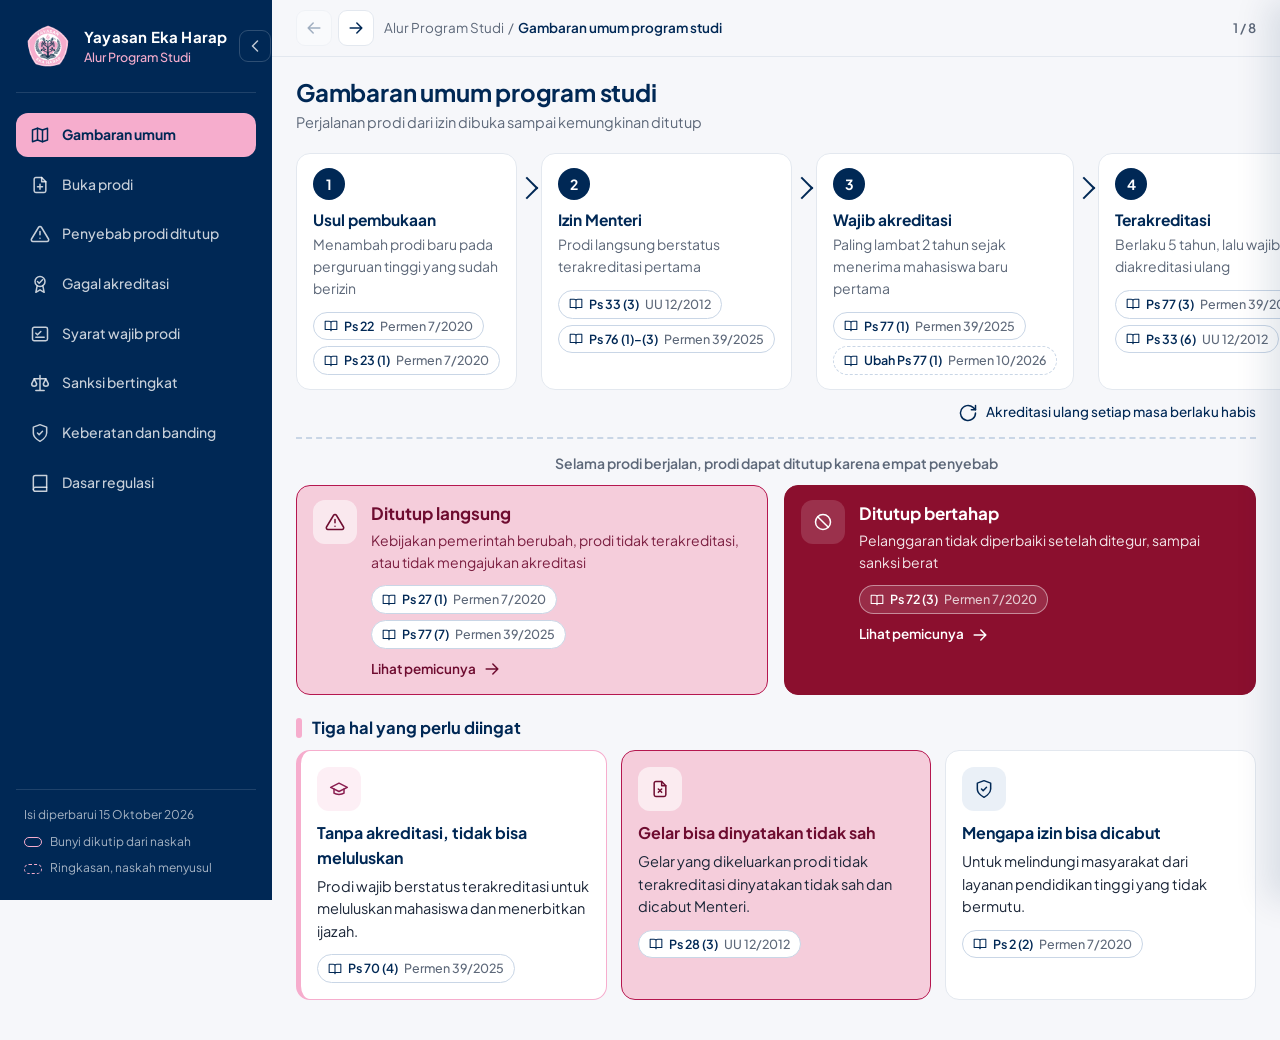
==== commit 1e310d71: "Add files via upload" ====
--- a/index.html
+++ b/index.html
@@ -22,7 +22,7 @@
 }
 *{box-sizing:border-box}
 html,body{margin:0;height:100%}
-body{font-family:var(--font);color:var(--ink);background:var(--bg);font-size:15.5px;line-height:1.6;-webkit-font-smoothing:antialiased}
+body{font-family:var(--font);color:var(--ink);background:var(--bg);font-size:15px;line-height:1.55;-webkit-font-smoothing:antialiased}
 button{font:inherit;color:inherit;background:none;border:0;cursor:pointer;padding:0}
 a{color:var(--navy)}
 .ic{width:20px;height:20px;flex:none;fill:none;stroke:currentColor;stroke-width:1.8;stroke-linecap:round;stroke-linejoin:round;transition:transform .25s ease}
@@ -56,16 +56,16 @@
 .side-kaki i.r{border-style:dashed}
 
 .utama{min-width:0;display:flex;flex-direction:column}
-.atas{position:sticky;top:0;z-index:20;background:rgba(246,247,250,.92);backdrop-filter:blur(6px);display:flex;align-items:center;gap:14px;padding:14px 40px;border-bottom:1px solid var(--line)}
+.atas{position:sticky;top:0;z-index:20;background:rgba(246,247,250,.94);backdrop-filter:blur(6px);display:flex;align-items:center;gap:10px;padding:10px 24px;border-bottom:1px solid var(--line)}
 .btn-ikon{width:40px;height:40px;border-radius:10px;display:grid;place-items:center;color:var(--navy);border:1px solid var(--line);background:#fff;transition:background .2s,border-color .2s}
 .btn-ikon:hover{background:var(--pink-soft);border-color:var(--pink)}
 .jejak{font-size:13.5px;color:var(--muted)}
 .jejak b{color:var(--navy);font-weight:600}
-.isi{padding:32px 40px 64px;width:100%;max-width:1480px}
-.kepala h1{font-size:28px;line-height:1.25;margin:0;color:var(--navy);font-weight:700;letter-spacing:-.2px}
-.kepala p{margin:6px 0 0;color:var(--muted);font-size:15.5px}
-.blok{margin-top:32px}
-.blok>h2{font-size:18px;color:var(--navy);margin:0 0 16px;font-weight:700;display:flex;align-items:center;gap:10px}
+.isi{padding:20px 24px 40px;width:100%;max-width:1200px;margin:0 auto}
+.kepala h1{font-size:24px;line-height:1.25;margin:0;color:var(--navy);font-weight:700;letter-spacing:-.2px}
+.kepala p{margin:4px 0 0;color:var(--muted);font-size:14.5px}
+.blok{margin-top:20px}
+.blok>h2{font-size:16.5px;color:var(--navy);margin:0 0 10px;font-weight:700;display:flex;align-items:center;gap:10px}
 .blok>h2:before{content:"";width:6px;height:20px;border-radius:3px;background:var(--pink)}
 
 /* ---------- chip pasal ---------- */
@@ -89,20 +89,20 @@
 .t-cabut{--tb:var(--cabut-bg);--tbd:var(--cabut-bd);--tink:var(--cabut-ink);--tacc:var(--cabut-bd)}
 
 /* ---------- peta ---------- */
-.peta-baris{display:grid;grid-template-columns:repeat(var(--n),1fr);gap:28px;position:relative}
-.p-step{background:#fff;border:1px solid var(--line);border-radius:var(--radius);padding:20px;position:relative;transition:box-shadow .25s,transform .25s}
+.peta-baris{display:grid;grid-template-columns:repeat(var(--n),1fr);gap:24px;position:relative}
+.p-step{background:#fff;border:1px solid var(--line);border-radius:var(--radius);padding:14px 16px;position:relative;transition:box-shadow .25s,transform .25s}
 .p-step:hover{box-shadow:0 8px 24px rgba(0,40,85,.08);transform:translateY(-2px)}
-.p-step:not(:last-child):after{content:"";position:absolute;right:-21px;top:34px;width:14px;height:14px;border-top:2px solid var(--navy);border-right:2px solid var(--navy);transform:rotate(45deg)}
+.p-step:not(:last-child):after{content:"";position:absolute;right:-19px;top:26px;width:14px;height:14px;border-top:2px solid var(--navy);border-right:2px solid var(--navy);transform:rotate(45deg)}
 .no{width:32px;height:32px;border-radius:50%;background:var(--navy);color:#fff;display:grid;place-items:center;font-weight:700;font-size:14px}
-.p-step h3{margin:12px 0 4px;font-size:16.5px;color:var(--navy)}
+.p-step h3{margin:8px 0 2px;font-size:15.5px;color:var(--navy)}
 .p-step p{margin:0;color:var(--muted);font-size:14px}
 .ulang{display:flex;justify-content:flex-end;align-items:center;gap:8px;margin-top:12px;color:var(--navy);font-size:13.5px;font-weight:500}
 .ulang .ic{animation:putar 6s linear infinite}
 @keyframes putar{to{transform:rotate(360deg)}}
-.cabang{margin-top:22px;border-top:2px dashed var(--navy-line);padding-top:22px}
-.cabang-judul{text-align:center;color:var(--muted);font-weight:600;font-size:14px;margin-bottom:16px}
-.cabang-isi{display:grid;grid-template-columns:1fr 1fr;gap:24px}
-.keluar{background:var(--tb);border:1.5px solid var(--tbd);color:var(--tink);border-radius:var(--radius);padding:20px 22px;text-align:left;display:flex;gap:16px;transition:transform .25s,box-shadow .25s}
+.cabang{margin-top:14px;border-top:2px dashed var(--navy-line);padding-top:14px}
+.cabang-judul{text-align:center;color:var(--muted);font-weight:600;font-size:14px;margin-bottom:10px}
+.cabang-isi{display:grid;grid-template-columns:1fr 1fr;gap:16px}
+.keluar{background:var(--tb);border:1.5px solid var(--tbd);color:var(--tink);border-radius:var(--radius);padding:14px 16px;text-align:left;display:flex;gap:14px;transition:transform .25s,box-shadow .25s}
 .keluar:hover{transform:translateY(-2px);box-shadow:0 10px 26px rgba(139,15,46,.15)}
 .keluar:hover .lanjut .ic{transform:translateX(4px)}
 .keluar .bulat{width:44px;height:44px;border-radius:12px;display:grid;place-items:center;background:rgba(255,255,255,.55);flex:none}
@@ -112,23 +112,23 @@
 .lanjut{display:inline-flex;align-items:center;gap:6px;margin-top:10px;font-size:13.5px;font-weight:600}
 
 /* ---------- kartu ---------- */
-.kartu-grid{display:grid;grid-template-columns:repeat(auto-fit,minmax(250px,1fr));gap:20px}
-.kartu{background:var(--tb);border:1px solid var(--tbd);border-radius:var(--radius);padding:22px;color:var(--ink);transition:box-shadow .25s,transform .25s}
+.kartu-grid{display:grid;grid-template-columns:repeat(auto-fit,minmax(240px,1fr));gap:14px}
+.kartu{background:var(--tb);border:1px solid var(--tbd);border-radius:var(--radius);padding:16px;color:var(--ink);transition:box-shadow .25s,transform .25s}
 .kartu:hover{box-shadow:0 8px 24px rgba(0,40,85,.08);transform:translateY(-2px)}
 .kartu:hover .ikon-k .ic{transform:scale(1.12)}
 .ikon-k{width:44px;height:44px;border-radius:12px;display:grid;place-items:center;background:var(--navy-soft);color:var(--navy)}
 .t-aksen .ikon-k,.t-ringan .ikon-k{background:var(--pink-soft);color:var(--pink-ink)}
 .t-berat .ikon-k,.t-sedang .ikon-k{background:rgba(255,255,255,.6);color:var(--tink)}
-.kartu h3{margin:14px 0 6px;font-size:16px;color:var(--tink)}
+.kartu h3{margin:10px 0 4px;font-size:16px;color:var(--tink)}
 .kartu p{margin:0;font-size:14.5px;color:var(--ink)}
 .t-aksen.kartu{border-left:5px solid var(--pink)}
 
 /* ---------- langkah ---------- */
 .langkah{position:relative;padding-left:56px;max-width:980px}
 .langkah:before{content:"";position:absolute;left:19px;top:10px;bottom:10px;width:2px;background:var(--navy-line)}
-.lk{position:relative;background:#fff;border:1px solid var(--line);border-radius:var(--radius);padding:20px 22px;margin-bottom:18px;transition:box-shadow .25s}
+.lk{position:relative;background:#fff;border:1px solid var(--line);border-radius:var(--radius);padding:14px 18px;margin-bottom:12px;transition:box-shadow .25s}
 .lk:hover{box-shadow:0 8px 24px rgba(0,40,85,.08)}
-.lk .no{position:absolute;left:-56px;top:16px;width:40px;height:40px;font-size:15px;box-shadow:0 0 0 5px var(--bg)}
+.lk .no{position:absolute;left:-56px;top:12px;width:40px;height:40px;font-size:15px;box-shadow:0 0 0 5px var(--bg)}
 .lk.t-aksen .no{background:var(--pink);color:var(--navy)}
 .lk.t-aksen{border-color:var(--pink)}
 .lk h3{margin:0 0 4px;font-size:17px;color:var(--navy)}
@@ -138,36 +138,71 @@
 .poin .ic{width:16px;height:16px;color:#2E7D5B}
 .menyusul{display:flex;gap:10px;align-items:flex-start;margin-top:14px;padding:10px 14px;border:1.5px dashed var(--navy-line);border-radius:10px;color:var(--muted);font-size:13.5px}
 .menyusul .ic{width:18px;height:18px;margin-top:2px}
-.akhir{display:flex;align-items:center;justify-content:space-between;gap:16px;background:var(--navy);color:#fff;border-radius:var(--radius);padding:18px 22px;max-width:924px;margin-left:56px}
+.akhir{display:flex;align-items:center;justify-content:space-between;gap:16px;background:var(--navy);color:#fff;border-radius:var(--radius);padding:14px 18px;max-width:924px;margin-left:56px}
 .akhir b{display:block;font-size:16px}
 .akhir span{font-size:14px;color:rgba(255,255,255,.8)}
 .btn-pink{display:inline-flex;align-items:center;gap:8px;background:var(--pink);color:var(--navy);font-weight:700;border-radius:10px;padding:10px 16px;white-space:nowrap;font-size:14px}
 .btn-pink:hover .ic{transform:translateX(3px)}
 
 /* ---------- jalur ---------- */
-.jalur{display:grid;grid-template-columns:repeat(var(--k,2),minmax(0,1fr));gap:24px}
+.jalur{display:grid;grid-template-columns:repeat(var(--k,2),minmax(0,1fr));gap:16px}
 .jalur.satu{max-width:980px}
+.navbtn{display:flex;gap:6px}
+.navbtn button{width:36px;height:36px;border-radius:9px;display:grid;place-items:center;color:var(--navy);border:1px solid var(--line);background:#fff;transition:background .2s,border-color .2s}
+.navbtn button:hover:not(:disabled){background:var(--pink-soft);border-color:var(--pink)}
+.navbtn button:disabled{opacity:.35;cursor:default}
+.navbtn #mundur .ic{transform:rotate(180deg)}
+.ck-tag{display:flex;flex-wrap:wrap;gap:6px}
+.pyb{display:grid;grid-template-columns:minmax(0,1fr) 300px;gap:44px;align-items:stretch}
+.pyb-kiri{display:flex;flex-direction:column;gap:12px}
+.pyb-k{position:relative;background:#fff;border:1px solid var(--line);border-left:5px solid var(--tacc);border-radius:0 var(--radius) var(--radius) 0;padding:12px 16px}
+.pyb-k:after{content:"";position:absolute;top:50%;right:-40px;width:32px;height:2px;background:var(--navy-line)}
+.pyb-k:before{content:"";position:absolute;top:calc(50% - 5px);right:-44px;border:6px solid transparent;border-left:8px solid var(--navy-line);border-right:0}
+.pyb-kepala{display:flex;align-items:center;gap:10px;flex-wrap:wrap}
+.pyb-kepala .no{width:26px;height:26px;font-size:13px;background:var(--tacc);color:#fff}
+.pyb-kepala h3{margin:0;font-size:15.5px;color:var(--navy);flex:1;min-width:180px}
+.lbl{display:inline-flex;align-items:center;gap:5px;font-size:12px;font-weight:700;border-radius:999px;padding:2px 10px;white-space:nowrap}
+.lbl .ic{width:13px;height:13px}
+.lbl.langsung{background:var(--berat-bg);color:var(--berat-ink)}
+.lbl.bertahap{background:var(--sedang-bg);color:var(--sedang-ink)}
+.lbl.kebijakan{background:var(--navy-soft);color:var(--navy)}
+.pyb-k>p{margin:6px 0 0;font-size:14px}
+.contoh{margin-top:8px;background:var(--bg);border-radius:10px;padding:8px 10px}
+.contoh small{display:block;font-size:11.5px;font-weight:700;color:var(--muted);text-transform:uppercase;letter-spacing:.4px;margin-bottom:4px}
+.alir{display:flex;flex-wrap:wrap;align-items:center;gap:4px 6px}
+.alir span{background:#fff;border:1px solid var(--line);border-radius:8px;padding:2px 8px;font-size:13px}
+.alir span.ujung{background:var(--cabut-bg);border-color:var(--cabut-bg);color:#fff;font-weight:600}
+.alir .ic{width:14px;height:14px;color:var(--muted)}
+.pyb-kaki{display:flex;align-items:flex-end;justify-content:space-between;gap:10px;flex-wrap:wrap}
+.pyb-kaki .lanjut{color:var(--navy)}
+.pyb-k .cat{margin-top:8px;padding:8px 10px}
+.pyb-kanan{background:var(--cabut-bg);color:#fff;border-radius:var(--radius);padding:18px;display:flex;flex-direction:column;justify-content:center}
+.pyb-kanan .bulat{width:44px;height:44px;border-radius:12px;display:grid;place-items:center;background:rgba(255,255,255,.14)}
+.pyb-kanan h3{margin:10px 0 2px;font-size:18px}
+.pyb-kanan>p{margin:0 0 8px;font-size:13.5px;opacity:.85}
+.pyb-kanan ul{margin:0 0 6px;padding-left:18px;font-size:13.5px;line-height:1.5}
+.pyb-kanan li{margin-bottom:4px}
+.garis-jalur{display:grid;grid-template-columns:repeat(var(--n),minmax(0,1fr));gap:12px;position:relative}
+.garis-jalur .chip{white-space:normal;flex-wrap:wrap;max-width:100%;row-gap:0}
+.garis-jalur:before{content:"";position:absolute;left:8px;right:8px;top:35px;height:2px;background:var(--navy-line)}
+.gr-waktu{font-size:13px;font-weight:700;color:var(--navy);height:22px;white-space:nowrap}
+.gr-titik{width:16px;height:16px;border-radius:50%;background:var(--tacc);margin:6px 0 10px;position:relative;box-shadow:0 0 0 4px var(--bg)}
+.gr-kartu{background:var(--tb);border:1px solid var(--tbd);border-radius:12px;padding:10px 12px;color:var(--tink)}
+.t-normal .gr-kartu{background:#fff;border-color:var(--line);color:var(--navy)}
+.gr-kartu b{display:block;font-size:14.5px}
+.gr-kartu span{display:block;font-size:13px;opacity:.9}
 .hal-no{margin-left:auto;font-size:13px;color:var(--muted);font-weight:600;white-space:nowrap}
-.pager{display:flex;justify-content:space-between;gap:16px;margin-top:40px;padding-top:24px;border-top:1px solid var(--line)}
-.pager button{display:flex;align-items:center;gap:12px;background:#fff;border:1px solid var(--line);border-radius:12px;padding:12px 18px;max-width:48%;text-align:left;transition:border-color .2s,background .2s}
-.pager button:hover{border-color:var(--pink);background:var(--pink-soft)}
-.pager button.maju{margin-left:auto;text-align:right}
-.pager small{display:block;font-size:12px;color:var(--muted);font-weight:600}
-.pager b{display:block;font-size:15px;color:var(--navy)}
-.pager .mundur .ic{transform:rotate(180deg)}
-.pager .maju:hover .ic{transform:translateX(3px)}
-.pager .mundur:hover .ic{transform:rotate(180deg) translateX(3px)}
-.batas{display:grid;grid-template-columns:repeat(auto-fit,minmax(240px,1fr));gap:16px}
-.bt{background:#fff;border:1px solid var(--line);border-left:5px solid var(--pink);border-radius:0 var(--radius) var(--radius) 0;padding:18px 20px}
+.batas{display:grid;grid-template-columns:repeat(auto-fit,minmax(240px,1fr));gap:12px}
+.bt{background:#fff;border:1px solid var(--line);border-left:5px solid var(--pink);border-radius:0 var(--radius) var(--radius) 0;padding:14px 16px}
 .bt .angka{font-size:26px;font-weight:700;color:var(--navy);line-height:1.2}
 .bt .angka small{font-size:14px;font-weight:600;color:var(--muted);margin-left:4px}
 .bt h3{margin:6px 0 2px;font-size:15px;color:var(--navy)}
 .bt p{margin:0;font-size:13.5px;color:var(--muted)}
-.ck-grup{background:#fff;border:1px solid var(--line);border-radius:var(--radius);margin-top:18px;overflow:hidden}
-.ck-kepala{display:flex;align-items:center;gap:12px;padding:16px 22px;background:var(--navy-soft)}
+.ck-grup{background:#fff;border:1px solid var(--line);border-radius:var(--radius);margin-top:12px;overflow:hidden}
+.ck-kepala{display:flex;align-items:center;gap:10px;padding:10px 16px;background:var(--navy-soft)}
 .ck-kepala h3{margin:0;font-size:16.5px;color:var(--navy)}
 .ck-kepala .ikon-k{width:38px;height:38px;background:#fff}
-.ck-baris{display:grid;grid-template-columns:28px minmax(0,1fr) auto;gap:14px;padding:14px 22px;border-top:1px solid var(--line);align-items:start}
+.ck-baris{display:grid;grid-template-columns:24px minmax(0,1fr) auto;gap:12px;padding:10px 16px;border-top:1px solid var(--line);align-items:start}
 .ck-kotak{width:22px;height:22px;border:2px solid var(--navy-line);border-radius:6px;margin-top:2px}
 .ck-baris b{font-weight:600;color:var(--ink);font-size:15px}
 .ck-baris .chips{margin-top:6px}
@@ -175,7 +210,7 @@
 .ck-sanksi{display:inline-flex;align-items:center;gap:6px;margin-top:6px;font-size:12.5px;font-weight:600;border-radius:999px;padding:2px 10px;background:var(--tb);color:var(--tink);border:1px solid var(--tbd)}
 .ck-sanksi .ic{width:14px;height:14px}
 .ck-mys{margin-top:6px;font-size:12.5px;color:var(--muted);font-style:italic}
-.kolom{background:#fff;border:1px solid var(--line);border-radius:var(--radius);padding:22px}
+.kolom{background:#fff;border:1px solid var(--line);border-radius:var(--radius);padding:16px}
 .kolom-kepala{display:flex;align-items:center;gap:12px;margin-bottom:18px}
 .kolom-kepala .ikon-k{width:40px;height:40px}
 .kolom-kepala h3{margin:0;font-size:17px;color:var(--navy)}
@@ -192,10 +227,10 @@
 .cat .ic{color:var(--navy);margin-top:1px}
 
 /* ---------- tangga ---------- */
-.tangga{background:#fff;border:1px solid var(--line);border-radius:var(--radius);padding:24px}
+.tangga{background:#fff;border:1px solid var(--line);border-radius:var(--radius);padding:16px}
 .anak{display:grid;grid-template-columns:repeat(4,1fr);gap:0;align-items:end;position:relative}
 .tg{position:relative;text-align:left;border-radius:12px 12px 0 0;background:var(--tb);border:1.5px solid var(--tbd);color:var(--tink);padding:14px 16px;margin-right:10px;transition:transform .25s,box-shadow .25s;outline:none}
-.tg:nth-child(1){height:96px}.tg:nth-child(2){height:132px}.tg:nth-child(3){height:168px}.tg:nth-child(4){height:204px;margin-right:0}
+.tg:nth-child(1){height:84px}.tg:nth-child(2){height:112px}.tg:nth-child(3){height:140px}.tg:nth-child(4){height:168px;margin-right:0}
 .tg b{display:block;font-size:15.5px}
 .tg span{display:block;font-size:13px;opacity:.9;margin-top:2px}
 .tg:hover{transform:translateY(-3px)}
@@ -207,16 +242,16 @@
 .garis-waktu span{position:relative}
 .garis-waktu span:before{content:"";position:absolute;left:0;top:-14px;width:10px;height:10px;border-radius:50%;background:var(--navy)}
 .total{display:flex;align-items:center;gap:8px;margin-top:14px;color:var(--navy);font-weight:600;font-size:14px}
-.rinci{margin-top:22px;border:1.5px solid var(--tbd);border-radius:var(--radius);overflow:hidden;animation:muncul .3s ease}
+.rinci{margin-top:14px;border:1.5px solid var(--tbd);border-radius:var(--radius);overflow:hidden;animation:muncul .3s ease}
 @keyframes muncul{from{opacity:0;transform:translateY(6px)}}
-.rinci-kepala{background:var(--tb);color:var(--tink);padding:16px 22px;display:flex;align-items:center;justify-content:space-between;gap:12px;flex-wrap:wrap}
+.rinci-kepala{background:var(--tb);color:var(--tink);padding:12px 16px;display:flex;align-items:center;justify-content:space-between;gap:12px;flex-wrap:wrap}
 .rinci-kepala h3{margin:0;font-size:18px}
 .rinci-kepala .chips{margin-top:0}
 .rinci-badan{display:grid;grid-template-columns:300px 1fr;gap:0;background:#fff}
-.fakta{padding:18px 22px;border-right:1px solid var(--line);display:flex;flex-direction:column;gap:14px}
+.fakta{padding:14px 16px;border-right:1px solid var(--line);display:flex;flex-direction:column;gap:14px}
 .fakta small{display:block;font-size:12px;color:var(--muted);font-weight:600;text-transform:uppercase;letter-spacing:.4px}
 .fakta div{font-size:14.5px;color:var(--navy);font-weight:600}
-.daftar{padding:18px 22px}
+.daftar{padding:14px 16px}
 .daftar h4{margin:0 0 10px;font-size:13px;color:var(--muted);text-transform:uppercase;letter-spacing:.4px}
 .daftar ul{list-style:none;margin:0;padding:0;display:grid;grid-template-columns:1fr 1fr;gap:8px 18px}
 .daftar li{display:flex;gap:10px;font-size:14px;align-items:flex-start;line-height:1.5}
@@ -227,8 +262,8 @@
 .daftar li.mys:before{background:transparent;border:1.5px dashed var(--muted)}
 
 /* ---------- regulasi ---------- */
-.reg{display:grid;gap:14px}
-.reg-item{background:#fff;border:1px solid var(--line);border-radius:var(--radius);padding:18px 22px;display:grid;grid-template-columns:150px 1fr auto;gap:18px;align-items:center}
+.reg{display:grid;gap:10px}
+.reg-item{background:#fff;border:1px solid var(--line);border-radius:var(--radius);padding:14px 16px;display:grid;grid-template-columns:150px 1fr auto;gap:18px;align-items:center}
 .reg-kode{background:var(--navy);color:#fff;border-radius:10px;padding:8px 12px;font-weight:700;font-size:14px;text-align:center}
 .reg-item h3{margin:0;font-size:15.5px;color:var(--ink);font-weight:600}
 .reg-item p{margin:4px 0 0;font-size:13.5px;color:var(--muted)}
@@ -272,16 +307,20 @@
 @media (max-width:900px){
   .app,.app.ciut{grid-template-columns:minmax(0,1fr)}
   .lipat{display:none}
+  .pyb{grid-template-columns:1fr;gap:12px}
+  .pyb-k:after,.pyb-k:before{display:none}
+  .garis-jalur{grid-template-columns:1fr}
+  .garis-jalur:before,.gr-titik{display:none}
+  .atas{padding:8px 12px}
   .ck-baris{grid-template-columns:22px minmax(0,1fr)}
   .ck-ang{grid-column:2;justify-self:start}
-  .pager button{max-width:none;flex:1}
-  .chip{white-space:normal}
+    .chip{white-space:normal}
   .sidebar{position:fixed;left:0;top:0;width:var(--side);z-index:60;transform:translateX(-100%);transition:transform .3s ease;padding:22px 16px!important}
   .app.laci-nav .sidebar{transform:none}
   .tirai-side{display:block;position:fixed;inset:0;background:rgba(0,20,45,.35);z-index:55;opacity:0;pointer-events:none;transition:opacity .25s}
   .app.laci-nav .tirai-side{opacity:1;pointer-events:auto}
   .atas{padding:12px 18px}
-  .isi{padding:22px 18px 48px}
+  .isi{padding:16px 14px 32px}
   .kepala h1{font-size:23px}
   .peta-baris{grid-template-columns:1fr;gap:26px}
   .p-step:after{display:block!important;right:auto;left:50%;top:auto;bottom:-20px;transform:translateX(-50%) rotate(135deg)!important}
@@ -300,8 +339,7 @@
 }
 @media (min-width:901px){#toggle{display:none}}
 @media print{
-  .sidebar,.atas,.pager,.tirai,.laci,.tirai-side,.lipat{display:none!important}
-  .app,.app.ciut{display:block}
+  .sidebar,.atas,  .app,.app.ciut{display:block}
   body{background:#fff;font-size:12.5px}
   .isi{padding:0;max-width:none}
   .blok,.kartu,.p-step,.lk,.kolom,.ck-grup,.tangga,.rinci{break-inside:avoid}
@@ -326,7 +364,7 @@
   <main class="utama">
     <div class="atas">
       <button class="btn-ikon" id="toggle" title="Buka menu" aria-label="Buka menu"></button>
-      <div class="jejak" id="jejak"></div><div class="hal-no" id="halNo"></div>
+      <div class="navbtn"><button id="mundur" aria-label="Halaman sebelumnya"></button><button id="maju" aria-label="Halaman berikutnya"></button></div><div class="jejak" id="jejak"></div><div class="hal-no" id="halNo"></div>
     </div>
     <div class="isi" id="isi"></div>
   </main>
@@ -372,6 +410,7 @@
   kurikulum:'<path d="M4 4h16v16H4z"/><path d="M8 8h8M8 12h8M8 16h5"/>',
   kelulusan:'<path d="M22 10 12 5 2 10l10 5 10-5z"/><path d="M6 12v5c3 2 9 2 12 0v-5"/>',
   kelola:'<circle cx="12" cy="12" r="3"/><path d="M19.4 15a1.7 1.7 0 0 0 .3 1.8l.1.1a2 2 0 1 1-2.8 2.8l-.1-.1a1.7 1.7 0 0 0-2.9 1.2V21a2 2 0 1 1-4 0v-.1a1.7 1.7 0 0 0-2.9-1.2l-.1.1a2 2 0 1 1-2.8-2.8l.1-.1A1.7 1.7 0 0 0 3 14H3a2 2 0 1 1 0-4h.1a1.7 1.7 0 0 0 1.2-2.9l-.1-.1a2 2 0 1 1 2.8-2.8l.1.1A1.7 1.7 0 0 0 10 3V3a2 2 0 1 1 4 0v.1a1.7 1.7 0 0 0 2.9 1.2l.1-.1a2 2 0 1 1 2.8 2.8l-.1.1A1.7 1.7 0 0 0 21 10h.1a2 2 0 1 1 0 4H21a1.7 1.7 0 0 0-1.6 1z"/>',
+  petir:'<path d="M13 2 3 14h9l-1 8 10-12h-9z"/>',
   cabut:'<circle cx="12" cy="12" r="9"/><path d="m5.6 5.6 12.8 12.8"/>'
 };
 function ic(n){ return '<svg class="ic" viewBox="0 0 24 24" aria-hidden="true">'+(ICON[n]||ICON.info)+'</svg>'; }
@@ -413,7 +452,7 @@
 };
 R.kartu = function(b){
   return '<div class="kartu-grid">'+b.item.map(function(k){
-    return '<div class="kartu '+tk(k.tingkat)+'"><div class="ikon-k">'+ic(k.ikon)+'</div><h3>'+esc(k.judul)+'</h3><p>'+esc(k.isi)+'</p>'+chips(k.pasal)+'</div>';
+    return '<div class="kartu '+tk(k.tingkat)+'"><div class="ikon-k">'+ic(k.ikon)+'</div><h3>'+esc(k.judul)+'</h3><p>'+esc(k.isi)+'</p>'+chips(k.pasal)+(k.ke?'<button class="lanjut" data-ke="'+esc(k.ke)+'">'+esc(k.keTeks||"Lihat rincian")+' '+ic("panah")+'</button>':'')+'</div>';
   }).join("")+'</div>';
 };
 R.langkah = function(b){
@@ -472,13 +511,32 @@
     h+='<div class="ck-grup"><div class="ck-kepala"><div class="ikon-k">'+ic(g.ikon)+'</div><h3>'+esc(g.judul)+'</h3></div>';
     g.item.forEach(function(it){
       h+='<div class="ck-baris"><div class="ck-kotak"></div><div><b>'+esc(it.syarat)+'</b>'+
-        (it.sanksi?'<div><span class="ck-sanksi '+tk(it.sanksi)+'">'+ic("peringatan")+esc(it.sanksiTeks||("Bila dilanggar: sanksi "+it.sanksi))+'</span></div>':'')+
+        ((it.sanksi||it.akreditasi)?'<div class="ck-tag">'+(it.akreditasi?'<span class="ck-sanksi t-normal">'+ic("akreditasi")+'Bila tidak dipenuhi: gagal akreditasi</span>':'')+
+          (it.sanksi?'<span class="ck-sanksi '+tk(it.sanksi)+'">'+ic("peringatan")+esc(it.sanksiTeks||("Bila dilanggar: sanksi "+it.sanksi))+'</span>':'')+'</div>':'')+
         (it.menyusul?'<div class="ck-mys">'+esc(it.menyusul)+'</div>':'')+chips(it.pasal)+'</div>'+
         (it.angka?'<div class="ck-ang">'+esc(it.angka)+'</div>':'<div></div>')+'</div>';
     });
     h+='</div>';
   });
   return h;
+};
+R.penyebab = function(b){
+  var h='<div class="pyb"><div class="pyb-kiri">';
+  b.item.forEach(function(p,i){
+    h+='<div class="pyb-k '+tk(p.tingkat)+'"><div class="pyb-kepala"><span class="no">'+(i+1)+'</span><h3>'+esc(p.judul)+'</h3><span class="lbl '+esc(p.jenis)+'">'+ic(p.jenis==="bertahap"?"jam":(p.jenis==="langsung"?"petir":"buku"))+esc(p.label)+'</span></div>'+
+      '<p>'+esc(p.pemicu)+'</p>'+
+      (p.contoh?'<div class="contoh"><small>Contoh kejadian</small><div class="alir">'+p.contoh.map(function(c,j){return '<span'+(j===p.contoh.length-1?' class="ujung"':'')+'>'+esc(c)+'</span>';}).join(ic("panah"))+'</div></div>':'')+
+      (p.catatan?'<div class="cat">'+ic("info")+'<div>'+esc(p.catatan.isi)+chips(p.catatan.pasal)+'</div></div>':'')+
+      '<div class="pyb-kaki">'+chips(p.pasal)+(p.ke?'<button class="lanjut" data-ke="'+esc(p.ke)+'">Rincian '+ic("panah")+'</button>':'')+'</div></div>';
+  });
+  var a=b.akhir||{};
+  h+='</div><div class="pyb-kanan t-cabut"><div class="bulat">'+ic("cabut")+'</div><h3>'+esc(a.judul)+'</h3><p>'+esc(a.ket)+'</p><ul>'+(a.akibat||[]).map(function(x){return '<li>'+esc(x)+'</li>';}).join("")+'</ul>'+chips(a.pasal)+'</div></div>';
+  return h;
+};
+R.garis = function(b){
+  return '<div class="garis-jalur" style="--n:'+b.item.length+'">'+b.item.map(function(p){
+    return '<div class="gr '+tk(p.tingkat)+'"><div class="gr-waktu">'+esc(p.waktu)+'</div><div class="gr-titik"></div><div class="gr-kartu"><b>'+esc(p.judul)+'</b><span>'+esc(p.ket)+'</span>'+chips(p.pasal)+'</div></div>';
+  }).join("")+'</div>';
 };
 R.info = function(b){ return '<div class="info">'+ic("info")+'<div>'+esc(b.isi)+chips(b.pasal)+'</div></div>'; };
 R.regulasi = function(){
@@ -502,8 +560,7 @@
     h+='<section class="blok">'+(b.judul?'<h2>'+esc(b.judul)+'</h2>':'')+(f?f(b,hal.id+"-"+i):'<div class="info">Jenis blok "'+esc(b.tipe)+'" belum dikenal.</div>')+'</section>';
   });
   var ix=ISI.halaman.indexOf(hal), sb=ISI.halaman[ix-1], sd=ISI.halaman[ix+1];
-  h+='<div class="pager">'+(sb?'<button class="mundur" data-ke="'+esc(sb.id)+'">'+ic("panah")+'<span><small>Sebelumnya</small><b>'+esc(sb.menu||sb.judul)+'</b></span></button>':'')+
-    (sd?'<button class="maju" data-ke="'+esc(sd.id)+'"><span><small>Berikutnya</small><b>'+esc(sd.menu||sd.judul)+'</b></span>'+ic("panah")+'</button>':'')+'</div>';
+  aturNav("mundur",sb,"Sebelumnya"); aturNav("maju",sd,"Berikutnya");
   document.getElementById("isi").innerHTML=h;
   document.getElementById("halNo").textContent=(ix+1)+" / "+ISI.halaman.length;
   document.getElementById("jejak").innerHTML=esc(ISI.meta.judul||"")+' &nbsp;/&nbsp; <b>'+esc(hal.judul)+'</b>';
@@ -511,6 +568,10 @@
   document.title=hal.judul+" — "+(ISI.meta.organisasi||"");
   simpan("hal",hal.id);
   window.scrollTo(0,0);
+}
+function aturNav(idb,hal,teks){
+  var b=document.getElementById(idb); b.disabled=!hal;
+  b.title=hal?teks+": "+(hal.menu||hal.judul):""; b.setAttribute("data-tuju",hal?hal.id:"");
 }
 function ke(id){ if(location.hash!=="#"+id) location.hash=id; else tampil(id); app.classList.remove("laci-nav"); }
 
@@ -538,6 +599,9 @@
 document.getElementById("pembaruan").textContent=ISI.meta.pembaruan?"Isi diperbarui "+ISI.meta.pembaruan:"";
 document.getElementById("toggle").innerHTML=ic("sisi");
 document.getElementById("lipat").innerHTML=ic("lipat");
+document.getElementById("mundur").innerHTML=ic("panah");
+document.getElementById("maju").innerHTML=ic("panah");
+["mundur","maju"].forEach(function(i){ document.getElementById(i).addEventListener("click",function(){ var t=this.getAttribute("data-tuju"); if(t) ke(t); }); });
 document.getElementById("lTutup").innerHTML=ic("tutup");
 document.getElementById("nav").innerHTML=ISI.halaman.map(function(h){ return '<button data-ke="'+esc(h.id)+'" title="'+esc(h.menu||h.judul)+'">'+ic(h.ikon)+'<span>'+esc(h.menu||h.judul)+'</span></button>'; }).join("");
 if(baca("ciut")==="1" && window.innerWidth>900) app.classList.add("ciut");
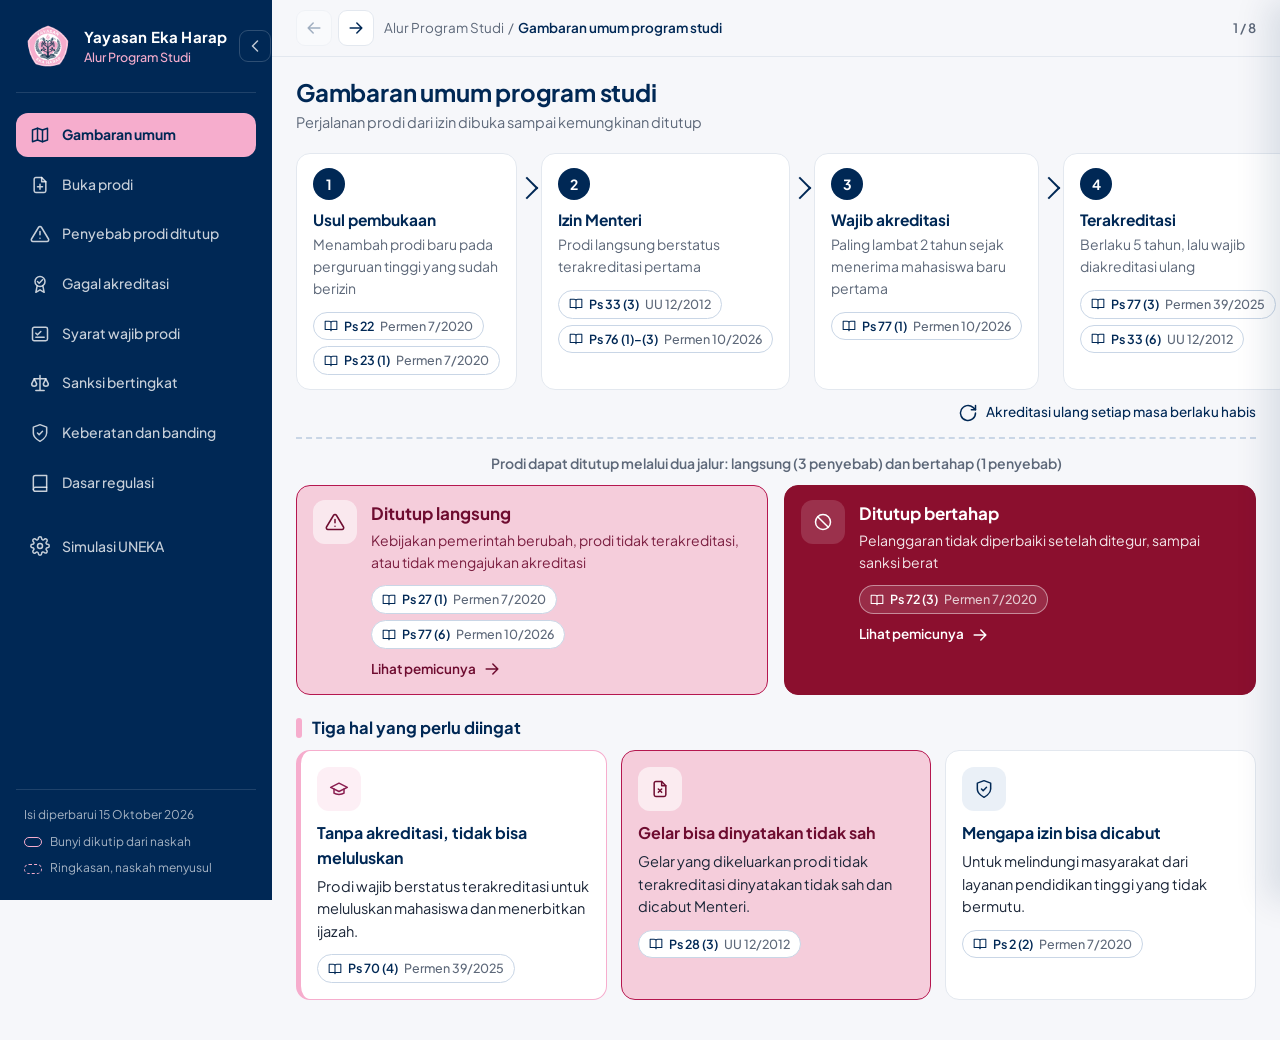
==== commit c79a7cb3: "Add files via upload" ====
--- a/index.html
+++ b/index.html
@@ -604,6 +604,7 @@
 ["mundur","maju"].forEach(function(i){ document.getElementById(i).addEventListener("click",function(){ var t=this.getAttribute("data-tuju"); if(t) ke(t); }); });
 document.getElementById("lTutup").innerHTML=ic("tutup");
 document.getElementById("nav").innerHTML=ISI.halaman.map(function(h){ return '<button data-ke="'+esc(h.id)+'" title="'+esc(h.menu||h.judul)+'">'+ic(h.ikon)+'<span>'+esc(h.menu||h.judul)+'</span></button>'; }).join("");
+document.getElementById("nav").insertAdjacentHTML("beforeend",'<button onclick="location.href=\'simulasi.html\'" title="Simulasi UNEKA" style="margin-top:14px">'+ic("kelola")+'<span>Simulasi UNEKA</span></button>');
 if(baca("ciut")==="1" && window.innerWidth>900) app.classList.add("ciut");
 
 document.addEventListener("click",function(e){
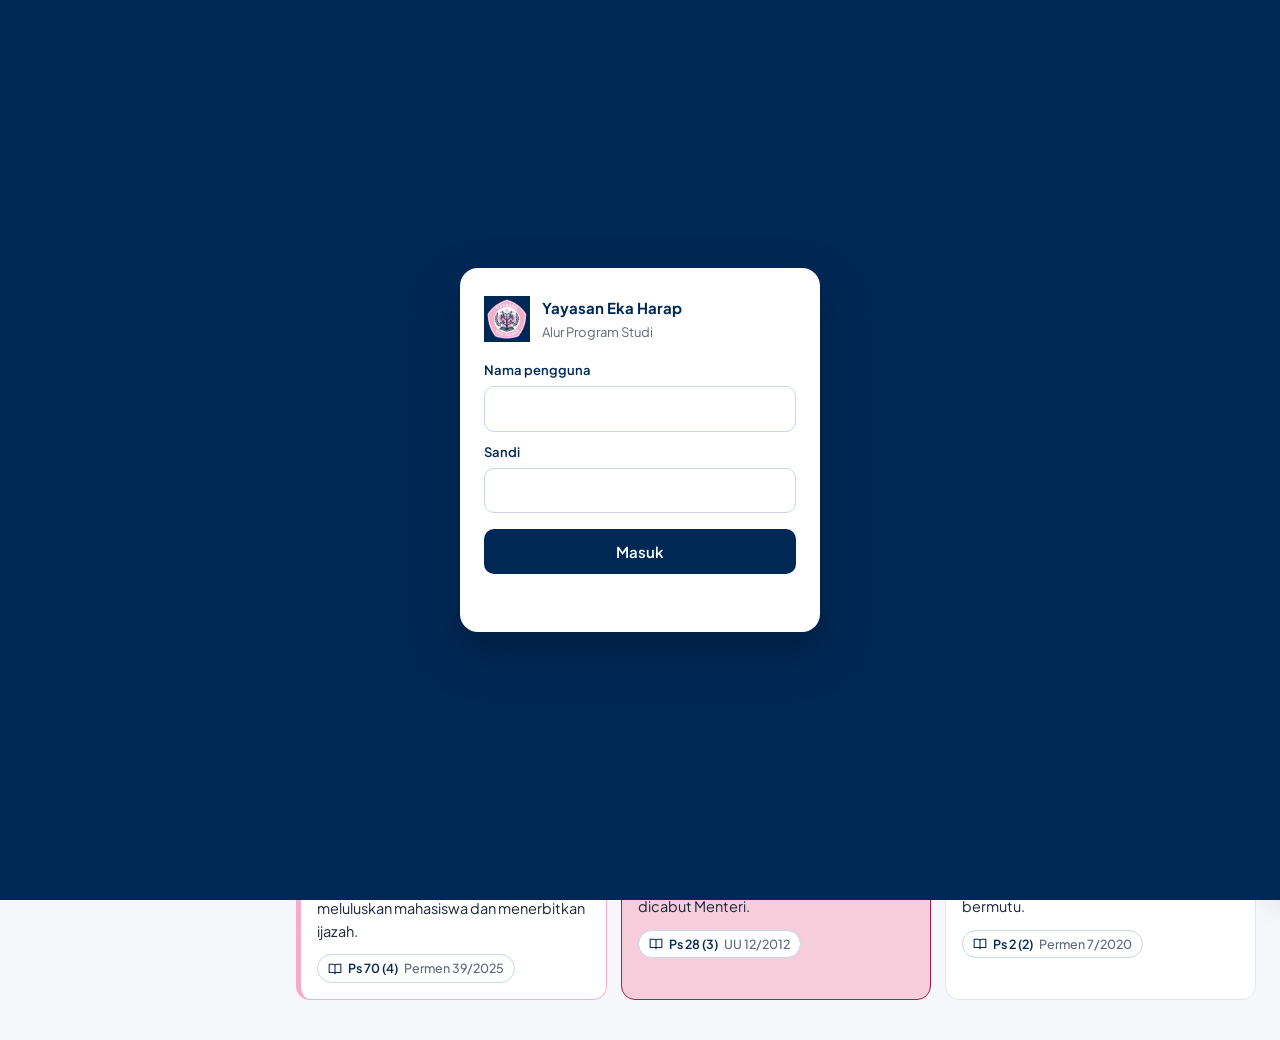
==== commit 3f6a8d34: "Add files via upload" ====
--- a/index.html
+++ b/index.html
@@ -350,6 +350,36 @@
 </style>
 </head>
 <body>
+<div id="gerbang" style="position:fixed;inset:0;z-index:999;background:#002855;display:grid;place-items:center;padding:16px">
+  <form id="gForm" autocomplete="off" style="width:100%;max-width:360px;background:#fff;border-radius:18px;padding:28px 24px;box-shadow:0 20px 50px rgba(0,0,0,.25)">
+    <div style="display:flex;align-items:center;gap:12px;margin-bottom:18px"><img src="logo-yeh.png" alt="" style="width:46px;height:46px"><div><b style="display:block;color:#002855">Yayasan Eka Harap</b><span style="font-size:13px;color:#5D6879">Alur Program Studi</span></div></div>
+    <label style="display:block;font-size:13px;font-weight:600;color:#002855;margin:10px 0 6px">Nama pengguna</label>
+    <input id="gNama" required style="width:100%;padding:10px 12px;border:1px solid #C9D6E6;border-radius:10px;font:inherit">
+    <label style="display:block;font-size:13px;font-weight:600;color:#002855;margin:10px 0 6px">Sandi</label>
+    <input id="gSandi" type="password" required style="width:100%;padding:10px 12px;border:1px solid #C9D6E6;border-radius:10px;font:inherit">
+    <button id="gTombol" type="submit" style="width:100%;margin-top:16px;padding:11px;border-radius:10px;background:#002855;color:#fff;font-weight:600">Masuk</button>
+    <div id="gPesan" style="min-height:20px;margin-top:10px;font-size:13px;color:#B5174F;text-align:center"></div>
+  </form>
+</div>
+<script src="data-uneka.js"></script>
+<script>
+(function(){
+  var K="simYEH.v1", g=document.getElementById("gerbang");
+  function b64(x){var b=atob(x),u=new Uint8Array(b.length);for(var i=0;i<b.length;i++)u[i]=b.charCodeAt(i);return u;}
+  function cek(n,s){var X=window.DATA_UNEKA;if(!X||!window.crypto||!crypto.subtle)return Promise.reject(new Error("Berkas data-uneka.js tidak ditemukan."));
+    return crypto.subtle.importKey("raw",new TextEncoder().encode(n.trim().toLowerCase()+"\n"+s),"PBKDF2",false,["deriveKey"])
+    .then(function(b){return crypto.subtle.deriveKey({name:"PBKDF2",salt:b64(X.s),iterations:X.it,hash:"SHA-256"},b,{name:"AES-GCM",length:256},false,["decrypt"]);})
+    .then(function(k){return crypto.subtle.decrypt({name:"AES-GCM",iv:b64(X.i)},k,b64(X.c));});}
+  function lolos(){g.style.display="none";}
+  try{var a=JSON.parse(sessionStorage.getItem(K)||"null"); if(a){ g.style.visibility="hidden"; cek(a[0],a[1]).then(lolos).catch(function(){g.style.visibility="";}); }}catch(e){}
+  document.getElementById("gForm").addEventListener("submit",function(e){
+    e.preventDefault(); var n=document.getElementById("gNama").value, s=document.getElementById("gSandi").value, p=document.getElementById("gPesan");
+    p.textContent="Memeriksa…";
+    cek(n,s).then(function(){ try{sessionStorage.setItem(K,JSON.stringify([n,s]));}catch(x){} lolos(); })
+    .catch(function(err){ p.textContent=(err&&err.name==="OperationError")?"Nama pengguna atau sandi salah.":err.message; });
+  });
+})();
+</script>
 <div class="app" id="app">
   <aside class="sidebar" id="sidebar">
     <div class="brand"><img src="logo-yeh.png" alt="Logo Yayasan Eka Harap"><div class="brand-teks"><b id="org"></b><span id="judulApp"></span></div><button class="lipat" id="lipat" title="Lipat menu" aria-label="Lipat menu"></button></div>
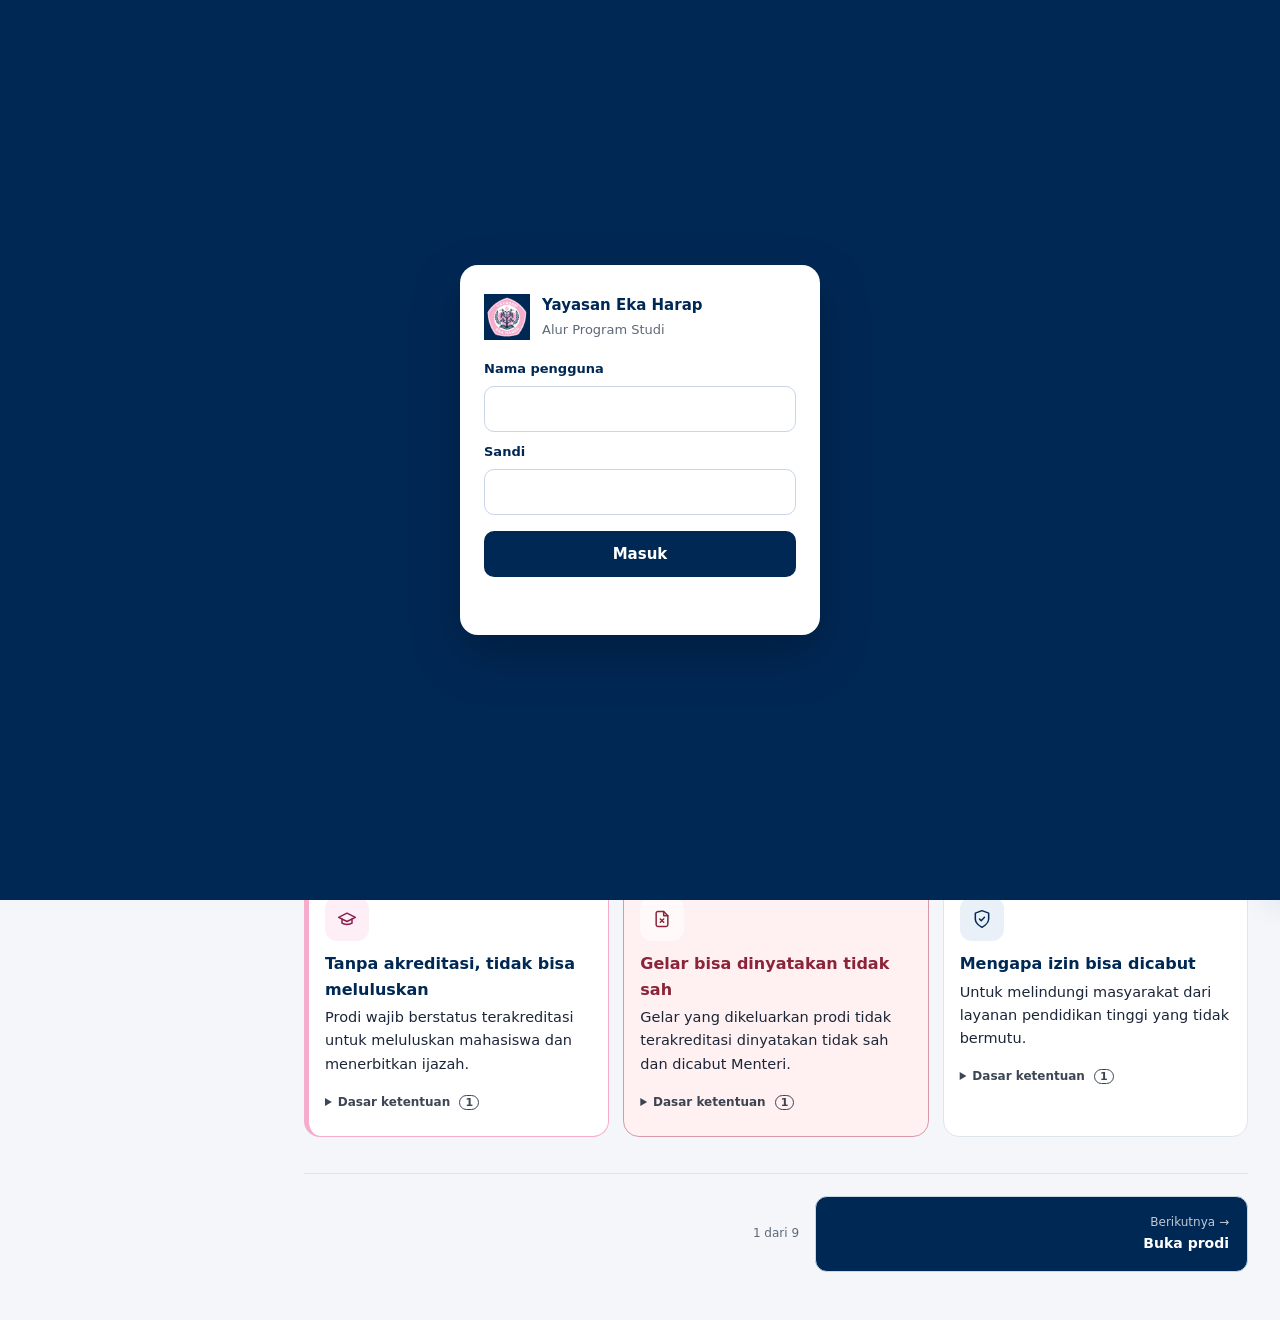
==== commit 91449e62: "Add files via upload" ====
--- a/index.html
+++ b/index.html
@@ -5,9 +5,6 @@
 <meta name="viewport" content="width=device-width, initial-scale=1">
 <title>Alur Program Studi — Yayasan Eka Harap</title>
 <link rel="icon" href="logo-yeh.png">
-<link rel="preconnect" href="https://fonts.googleapis.com">
-<link rel="preconnect" href="https://fonts.gstatic.com" crossorigin>
-<link href="https://fonts.googleapis.com/css2?family=Plus+Jakarta+Sans:wght@400;500;600;700&display=swap" rel="stylesheet">
 <style>
 :root{
   --navy:#002855; --navy-2:#0B3A72; --navy-soft:#EAF0F7; --navy-line:#C9D6E6;
@@ -184,6 +181,32 @@
 .pyb-kanan li{margin-bottom:4px}
 .garis-jalur{display:grid;grid-template-columns:repeat(var(--n),minmax(0,1fr));gap:12px;position:relative}
 .garis-jalur .chip{white-space:normal;flex-wrap:wrap;max-width:100%;row-gap:0}
+.ins-kendali{position:sticky;top:57px;z-index:25;background:var(--bg);padding:8px 0;border-bottom:1px solid var(--line)}
+.ins-b1{display:flex;flex-wrap:wrap;align-items:center;gap:8px}
+.ins-b1 input,.ins-b1 select{padding:7px 10px;border:1px solid var(--navy-line);border-radius:9px;font:inherit;font-size:13.5px;color:var(--navy);background:#fff}
+.ins-b1 input{flex:1 1 220px;min-width:0}.ins-b1 select{font-weight:600}
+.ins-jml{font-size:13px;color:var(--muted);margin-left:auto}
+.ins-b2{display:flex;flex-wrap:wrap;gap:6px;margin-top:8px}
+.ins-ch{font:inherit;font-size:12.5px;border:1px solid var(--navy-line);background:#fff;color:var(--navy);border-radius:999px;padding:3px 10px;cursor:pointer}
+.ins-ch b{margin-left:2px}.ins-ch.sp{border-color:#E7A3BC;color:#B5174F}
+.ins-ch.aktif{background:var(--navy);border-color:var(--navy);color:#fff}
+.ins-w{background:#fff;border:1px solid var(--line);border-radius:12px;margin-top:10px}
+.ins{width:100%;border-collapse:separate;border-spacing:0;font-size:13px}
+.ins th{background:var(--navy);color:#fff;text-align:left;padding:8px 10px;font-size:12px;position:sticky;top:calc(57px + var(--ins-kend,90px));z-index:20}
+.ins td{padding:8px 10px;border-top:1px solid var(--line);vertical-align:top}
+.ins td.kode{white-space:nowrap;font-weight:600;color:var(--navy)}
+.ins td small{display:block;color:var(--muted);font-size:11.5px;margin-top:3px}
+.ins td.kecil{font-size:12px;color:var(--muted);white-space:nowrap}
+.ins tr.ins-grup td{background:var(--navy-soft);font-weight:700;color:var(--navy);font-size:12.5px}
+.ins tr.sp td{background:#FFF3F7}.ins tr.sp td:first-child{box-shadow:inset 4px 0 0 #B5174F}
+.ins-tag{display:inline-block;font-size:11.5px;font-weight:700;border-radius:999px;padding:1px 8px;background:#F1F3F6;color:var(--muted)}
+.ins-tag.sp{background:#FBE3EB;color:#B5174F}
+@media (max-width:700px){
+  .ins thead{display:none}.ins,.ins tbody,.ins tr,.ins td{display:block;width:100%}
+  .ins tr{border-top:1px solid var(--line);padding:6px 0}.ins td{border:0;padding:3px 12px}
+  .ins td:before{content:attr(data-l);display:block;font-size:11px;font-weight:700;color:var(--muted);text-transform:uppercase}
+  .ins tr.ins-grup td:before{display:none}.ins td.kecil{white-space:normal}.ins-jml{margin-left:0;width:100%}
+}
 .garis-jalur:before{content:"";position:absolute;left:8px;right:8px;top:35px;height:2px;background:var(--navy-line)}
 .gr-waktu{font-size:13px;font-weight:700;color:var(--navy);height:22px;white-space:nowrap}
 .gr-titik{width:16px;height:16px;border-radius:50%;background:var(--tacc);margin:6px 0 10px;position:relative;box-shadow:0 0 0 4px var(--bg)}
@@ -348,8 +371,12 @@
 }
 @media (prefers-reduced-motion:reduce){*{animation:none!important;transition:none!important}}
 </style>
+<meta name="application-version" content="1.3.0">
+<link rel="stylesheet" href="tampilan.css?v=1.3.0">
+<link rel="preload" href="data-uneka.js" as="script">
+<link rel="preload" href="isi-regulasi.js" as="script">
 </head>
-<body>
+<body class="hal-alur">
 <div id="gerbang" style="position:fixed;inset:0;z-index:999;background:#002855;display:grid;place-items:center;padding:16px">
   <form id="gForm" autocomplete="off" style="width:100%;max-width:360px;background:#fff;border-radius:18px;padding:28px 24px;box-shadow:0 20px 50px rgba(0,0,0,.25)">
     <div style="display:flex;align-items:center;gap:12px;margin-bottom:18px"><img src="logo-yeh.png" alt="" style="width:46px;height:46px"><div><b style="display:block;color:#002855">Yayasan Eka Harap</b><span style="font-size:13px;color:#5D6879">Alur Program Studi</span></div></div>
@@ -362,6 +389,8 @@
   </form>
 </div>
 <script src="data-uneka.js"></script>
+<script src="api-url.js"></script>
+<script src="data-client.js?v=1.3.0"></script>
 <script>
 (function(){
   var K="simYEH.v1", g=document.getElementById("gerbang");
@@ -453,18 +482,18 @@
 function pendek(label){ return String(label).replace(/^Perubahan /,"Ubah ").replace(/Pasal /g,"Ps ").replace(/ ayat /g," "); }
 function chips(daftar){
   if(!daftar||!daftar.length) return "";
-  return '<div class="chips">'+daftar.map(function(k){
+  return '<details class="dasar-ringkas"><summary>Dasar ketentuan <span>'+daftar.length+'</span></summary><div class="chips">'+daftar.map(function(k){
     var p=ISI.pasal[k];
     if(!p) return '<span class="chip hilang">'+esc(k)+' belum ada</span>';
     var r=ISI.regulasi[p.reg]||{};
     return '<button class="chip '+esc(p.status)+'" data-pasal="'+esc(k)+'">'+ic("pasal")+'<span>'+esc(pendek(p.label))+'</span><em>'+esc(r.singkat||p.reg)+'</em></button>';
-  }).join("")+'</div>';
+  }).join("")+'</div></details>';
 }
 
 /* ---- penyaji blok ---- */
 var R = {};
 R.peta = function(b){
-  var h='<div class="peta-baris" style="--n:'+b.langkah.length+'">';
+  var h='<p class="arah-baca">Ikuti langkah 1–4, lalu baca jalur penutupan di bawahnya.</p><div class="peta-baris" style="--n:'+b.langkah.length+'">';
   b.langkah.forEach(function(s,i){
     h+='<div class="p-step"><div class="no">'+(i+1)+'</div><h3>'+esc(s.judul)+'</h3><p>'+esc(s.ket)+'</p>'+chips(s.pasal)+'</div>';
   });
@@ -563,6 +592,55 @@
   h+='</div><div class="pyb-kanan t-cabut"><div class="bulat">'+ic("cabut")+'</div><h3>'+esc(a.judul)+'</h3><p>'+esc(a.ket)+'</p><ul>'+(a.akibat||[]).map(function(x){return '<li>'+esc(x)+'</li>';}).join("")+'</ul>'+chips(a.pasal)+'</div></div>';
   return h;
 };
+R.instrumen = function(b,id){ setTimeout(function(){ muatIns(id); },0); return '<div id="ins-'+id+'"><div class="info">Memuat instrumen dari Sheet…</div></div>'; };
+var INS=null, insResize=null;
+function muatIns(id,segar){
+  var el=document.getElementById("ins-"+id); if(!el) return;
+  if(INS&&!segar){ gambarIns(el,id); return; }
+  var a=null; try{a=JSON.parse(sessionStorage.getItem("simYEH.v1")||"null");}catch(e){}
+  if(!window.API_URL_YEH||!a){ el.innerHTML='<div class="info">Instrumen dibaca dari Sheet. Alamat Sheet belum diisi di api-url.js, atau sesi login belum ada.</div>'; return; }
+  YEHData.load(window.API_URL_YEH,a,!!segar)
+  .then(function(j){ if(j&&j.ok&&j.data){ INS=j.data.instrumen||[]; gambarIns(el,id); } else el.innerHTML='<div class="info">Gagal membaca Sheet: '+esc((j&&j.message)||"")+'</div>'; })
+  .catch(function(){ el.innerHTML='<div class="info">Sheet tidak dapat dihubungi. <button class="coba-lagi">Coba lagi</button></div>'; el.querySelector(".coba-lagi").onclick=function(){el.textContent="Memuat instrumen…";muatIns(id);}; });
+}
+function gambarIns(el,id){
+  var st={l:"BAN-PT",t:"Terakreditasi",q:"",f:""};
+  el.innerHTML='<div class="ins-kendali"><div class="ins-b1"><input type="search" placeholder="Cari butir…" data-ins="q" aria-label="Cari butir">'+
+    '<select data-ins="l" aria-label="Lembaga"><option value="BAN-PT">BAN-PT (BKI)</option><option value="LAMEMBA">LAMEMBA (KWU)</option></select>'+
+    '<select data-ins="t" aria-label="Target"><option>Terakreditasi</option><option>Unggul</option><option>Semua</option></select><span class="ins-jml"></span><button class="coba-lagi" data-ins="refresh">Perbarui data</button></div><div class="ins-b2"></div></div>'+
+    '<div class="ins-w"><table class="ins"><thead><tr><th>Kode</th><th>Isi singkat</th><th>Syarat perlu</th><th>Data terkait</th><th>Catatan</th><th>Sumber</th></tr></thead><tbody></tbody></table></div>';
+  el.querySelector('[data-ins="refresh"]').onclick=function(){this.disabled=true;this.textContent="Memuat…";muatIns(id,true);};
+  var kend=el.querySelector(".ins-kendali");
+  function ukur(){ document.documentElement.style.setProperty("--ins-kend",kend.offsetHeight+"px"); }
+  function sp(x){ return /^ya$/i.test(x["syarat perlu? (ya/tidak)"]||""); }
+  function sumber(t){ t=t||""; var u=(t.match(/https?:\/\/\S+/)||[""])[0], h=(t.match(/halaman PDF\s*(\d+)/i)||[])[1], nm=t.split(",")[0].replace(/\s*Lampiran 3g\s*/i," · ");
+    return esc(nm)+(h?' · hal. '+h:'')+(u?' <a href="'+esc(u)+'" target="_blank" rel="noopener" title="Buka dokumen sumber" aria-label="Buka dokumen sumber"><svg class="ic" viewBox="0 0 24 24" style="width:14px;height:14px;vertical-align:-2px"><path d="M14 4h6v6M20 4l-9 9M18 14v5a1 1 0 0 1-1 1H5a1 1 0 0 1-1-1V7a1 1 0 0 1 1-1h5"/></svg></a>':''); }
+  function isi(){
+    var dasar=INS.filter(function(x){ return x.lembaga===st.l && (st.t==="Semua"||(x["target akreditasi"]||"").indexOf(st.t)===0); });
+    var q=st.q.toLowerCase();
+    var L=dasar.filter(function(x){ return (!q||((x["kode butir"]||"")+" "+(x["isi singkat"]||"")+" "+(x.kriteria||"")).toLowerCase().indexOf(q)>=0) &&
+      (!st.f||(st.f==="SP"?sp(x):x["data terkait"]===st.f)); });
+    var hit={SP:0}; dasar.forEach(function(x){ if(sp(x))hit.SP++; var d=x["data terkait"]||"Lainnya"; hit[d]=(hit[d]||0)+1; });
+    el.querySelector(".ins-jml").textContent=L.length+" dari "+dasar.length+" butir";
+    var nm={SP:"Syarat perlu"}, urut=["SP","Mahasiswa","Dosen","Kurikulum","Lulusan","Lainnya"];
+    el.querySelector(".ins-b2").innerHTML=urut.filter(function(k){return hit[k];}).map(function(k){ return '<button class="ins-ch'+(k==="SP"?" sp":"")+(st.f===k?" aktif":"")+'" data-f="'+k+'">'+(nm[k]||k)+' <b>'+hit[k]+'</b>'+(st.f===k?' <span aria-label="hapus saringan">×</span>':'')+'</button>'; }).join("");
+    var h="", grup=null;
+    L.forEach(function(x){
+      if(x.kriteria!==grup){ grup=x.kriteria; h+='<tr class="ins-grup"><td colspan="6">'+esc(grup)+'</td></tr>'; }
+      var cat=[x["angka ambang"],x["pengecualian prodi baru"]].filter(Boolean).map(esc).join('<br>');
+      h+='<tr'+(sp(x)?' class="sp"':'')+'><td data-l="Kode" class="kode">'+esc(x["kode butir"])+'</td><td data-l="Isi">'+esc(x["isi singkat"])+(x["definisi singkatan"]?'<small>'+esc(x["definisi singkatan"])+'</small>':'')+'</td>'+
+        '<td data-l="Syarat perlu">'+(sp(x)?'<span class="ins-tag sp">Ya</span>':'<span class="ins-tag">Tidak</span>')+'</td><td data-l="Data terkait">'+esc(x["data terkait"])+'</td><td data-l="Catatan">'+(cat||'–')+'</td><td data-l="Sumber" class="kecil">'+sumber(x["sumber (dokumen, halaman)"])+'</td></tr>';
+    });
+    el.querySelector("tbody").innerHTML=h||'<tr><td colspan="6">Tidak ada butir yang cocok.</td></tr>';
+    ukur();
+  }
+  el.querySelector('[data-ins="q"]').addEventListener("input",function(){ st.q=this.value; isi(); });
+  el.querySelector('[data-ins="l"]').addEventListener("change",function(){ st.l=this.value; st.f=""; isi(); });
+  el.querySelector('[data-ins="t"]').addEventListener("change",function(){ st.t=this.value; st.f=""; isi(); });
+  el.querySelector(".ins-b2").addEventListener("click",function(e){ var b=e.target.closest("[data-f]"); if(!b) return; var f=b.getAttribute("data-f"); st.f=(st.f===f?"":f); isi(); });
+  if(insResize) window.removeEventListener("resize",insResize); insResize=ukur; window.addEventListener("resize",insResize);
+  isi();
+}
 R.garis = function(b){
   return '<div class="garis-jalur" style="--n:'+b.item.length+'">'+b.item.map(function(p){
     return '<div class="gr '+tk(p.tingkat)+'"><div class="gr-waktu">'+esc(p.waktu)+'</div><div class="gr-titik"></div><div class="gr-kartu"><b>'+esc(p.judul)+'</b><span>'+esc(p.ket)+'</span>'+chips(p.pasal)+'</div></div>';
@@ -591,17 +669,18 @@
   });
   var ix=ISI.halaman.indexOf(hal), sb=ISI.halaman[ix-1], sd=ISI.halaman[ix+1];
   aturNav("mundur",sb,"Sebelumnya"); aturNav("maju",sd,"Berikutnya");
+  h+='<nav class="baca-lanjut" aria-label="Urutan bacaan">'+(sb?'<button data-ke="'+esc(sb.id)+'"><small>Sebelumnya</small><b>'+esc(sb.menu||sb.judul)+'</b></button>':'<span></span>')+'<span class="posisi-baca">'+(ix+1)+' dari '+ISI.halaman.length+'</span>'+(sd?'<button data-ke="'+esc(sd.id)+'"><small>Berikutnya →</small><b>'+esc(sd.menu||sd.judul)+'</b></button>':'<a href="simulasi.html">Lanjut ke Simulasi UNEKA →</a>')+'</nav>';
   document.getElementById("isi").innerHTML=h;
   document.getElementById("halNo").textContent=(ix+1)+" / "+ISI.halaman.length;
   document.getElementById("jejak").innerHTML=esc(ISI.meta.judul||"")+' &nbsp;/&nbsp; <b>'+esc(hal.judul)+'</b>';
-  [].forEach.call(document.querySelectorAll(".nav button"),function(n){ n.classList.toggle("aktif",n.getAttribute("data-ke")===hal.id); });
+  [].forEach.call(document.querySelectorAll(".nav button"),function(n){ n.classList.toggle("aktif",n.getAttribute("data-ke")===hal.id); if(n.getAttribute("data-ke")===hal.id)n.setAttribute("aria-current","page");else n.removeAttribute("aria-current"); });
   document.title=hal.judul+" — "+(ISI.meta.organisasi||"");
   simpan("hal",hal.id);
   window.scrollTo(0,0);
 }
 function aturNav(idb,hal,teks){
   var b=document.getElementById(idb); b.disabled=!hal;
-  b.title=hal?teks+": "+(hal.menu||hal.judul):""; b.setAttribute("data-tuju",hal?hal.id:"");
+  b.setAttribute("aria-label",hal?teks+": "+(hal.menu||hal.judul):teks); b.title=hal?teks+": "+(hal.menu||hal.judul):""; b.setAttribute("data-tuju",hal?hal.id:"");
 }
 function ke(id){ if(location.hash!=="#"+id) location.hash=id; else tampil(id); app.classList.remove("laci-nav"); }
 
@@ -626,14 +705,14 @@
 var app=document.getElementById("app"), laci=document.getElementById("laci"), tirai=document.getElementById("tirai");
 document.getElementById("org").textContent=ISI.meta.organisasi||"";
 document.getElementById("judulApp").textContent=ISI.meta.judul||"";
-document.getElementById("pembaruan").textContent=ISI.meta.pembaruan?"Isi diperbarui "+ISI.meta.pembaruan:"";
+document.getElementById("pembaruan").textContent=ISI.meta.pembaruan?"Tampilan v1.3.0 · Isi "+ISI.meta.pembaruan:"";
 document.getElementById("toggle").innerHTML=ic("sisi");
 document.getElementById("lipat").innerHTML=ic("lipat");
 document.getElementById("mundur").innerHTML=ic("panah");
 document.getElementById("maju").innerHTML=ic("panah");
 ["mundur","maju"].forEach(function(i){ document.getElementById(i).addEventListener("click",function(){ var t=this.getAttribute("data-tuju"); if(t) ke(t); }); });
 document.getElementById("lTutup").innerHTML=ic("tutup");
-document.getElementById("nav").innerHTML=ISI.halaman.map(function(h){ return '<button data-ke="'+esc(h.id)+'" title="'+esc(h.menu||h.judul)+'">'+ic(h.ikon)+'<span>'+esc(h.menu||h.judul)+'</span></button>'; }).join("");
+document.getElementById("nav").innerHTML=ISI.halaman.map(function(h,i){ return '<button data-urutan="'+(i+1)+'" data-ke="'+esc(h.id)+'" title="'+esc(h.menu||h.judul)+'">'+ic(h.ikon)+'<span>'+esc(h.menu||h.judul)+'</span></button>'; }).join("");
 document.getElementById("nav").insertAdjacentHTML("beforeend",'<button onclick="location.href=\'simulasi.html\'" title="Simulasi UNEKA" style="margin-top:14px">'+ic("kelola")+'<span>Simulasi UNEKA</span></button>');
 if(baca("ciut")==="1" && window.innerWidth>900) app.classList.add("ciut");
 
--- a/tampilan.css
+++ b/tampilan.css
@@ -0,0 +1,36 @@
+/* YEH — tampilan v1.3.0 */
+:root{--font:system-ui,-apple-system,"Segoe UI",sans-serif;--bg:#f4f6fa;--line:#dfe5ed;--radius:16px;--ringan-bg:#fff8e8;--ringan-bd:#e8cb83;--ringan-ink:#73520b;--sedang-bg:#fff1dd;--sedang-bd:#dfb16c;--sedang-ink:#794508;--berat-bg:#fff0f1;--berat-bd:#d89aa5;--berat-ink:#8b2439}
+body{line-height:1.6}button,input,select{font-family:var(--font)}
+button:focus-visible,a:focus-visible,summary:focus-visible,input:focus-visible,select:focus-visible{outline:3px solid #c17a1f;outline-offset:3px}
+.hal-alur .sidebar{padding:22px 14px;overflow-y:auto;scrollbar-width:thin}
+.hal-alur .nav{gap:4px}.hal-alur .nav button{border-radius:10px;padding:10px 12px;font-size:13px;gap:10px;white-space:normal}
+.hal-alur .nav button[data-urutan]:before{content:attr(data-urutan);font-size:11px;font-weight:700;color:#adc1db;width:18px;text-align:center;flex:none}
+.hal-alur .nav button[data-urutan]>.ic{display:none}.hal-alur .nav button.aktif:before{color:var(--navy)}
+.hal-alur .app.ciut .nav button[data-urutan]>.ic{display:block}.hal-alur .app.ciut .nav button:before{display:none}
+.hal-alur .isi{padding:30px 32px 48px;max-width:1320px}.kepala{padding-bottom:18px;border-bottom:1px solid var(--line)}
+.hal-alur .kepala h1{font-size:clamp(24px,2.3vw,32px);letter-spacing:-.7px}.kepala p{max-width:78ch}
+.hal-alur .blok{margin-top:28px}.hal-alur .blok>h2{font-size:18px;margin-bottom:14px}
+.arah-baca{font-size:13px;color:var(--muted);margin:0 0 14px}
+.hal-alur .peta-baris{gap:24px}.hal-alur .p-step{padding:20px 16px;border:1px solid var(--navy-line);border-top:4px solid var(--navy);box-shadow:0 4px 12px #00285505}
+.hal-alur .p-step .no{width:36px;height:36px;background:var(--navy-soft);color:var(--navy);border:1px solid var(--navy-line)}
+.hal-alur .p-step:last-child{border-top-color:#238162}.hal-alur .p-step:last-child .no{background:#e7f4ee;color:#176148;border-color:#b7dccb}
+.hal-alur .p-step h3{font-size:17px;margin-top:14px}.hal-alur .p-step p{font-size:14px;color:#46566c}
+.hal-alur .p-step:not(:last-child):after{right:-18px;width:10px;height:10px;top:30px}
+.ulang{padding:12px 16px;background:var(--navy-soft);border-radius:10px}.ulang .ic{animation:none}
+.hal-alur .cabang{margin-top:26px;padding-top:22px}.hal-alur .cabang-judul{text-align:left;font-size:16px;color:var(--navy);margin-bottom:14px}
+.hal-alur .keluar{padding:20px;box-shadow:none}.hal-alur .keluar>div{min-width:0}
+.dasar-ringkas{margin-top:14px;font-size:12px}.dasar-ringkas>summary{cursor:pointer;font-weight:600;min-height:30px;padding:3px 0;opacity:.85}.dasar-ringkas>summary span{font-size:11px;border:1px solid currentColor;border-radius:12px;padding:0 5px;margin-left:5px}
+.dasar-ringkas .chips{margin-top:6px}.chip{max-width:100%;white-space:normal;flex-wrap:wrap;text-align:left}
+.baca-lanjut{display:grid;grid-template-columns:minmax(0,1fr) auto minmax(0,1fr);gap:16px;align-items:center;margin-top:36px;padding-top:22px;border-top:1px solid var(--line)}
+.baca-lanjut button{background:white;border:1px solid var(--navy-line);border-radius:12px;padding:14px 18px;text-align:left;min-height:76px;display:flex;flex-direction:column;justify-content:center}.baca-lanjut button:last-child{text-align:right;align-items:flex-end;background:var(--navy);color:white}.baca-lanjut small{font-size:12px;opacity:.75}.baca-lanjut b{font-size:14px}.posisi-baca{font-size:12px;color:var(--muted)}
+.coba-lagi{font-weight:700;text-decoration:underline;padding:0 8px}.segar-data{border:1px solid #ffffff70;border-radius:8px;padding:7px 11px;color:white;font-size:12px;margin-left:auto;white-space:nowrap}.segar-data:disabled{opacity:.6}
+.hal-simulasi .disi{counter-reset:bagian}.hal-simulasi .disi a:before{counter-increment:bagian;content:counter(bagian) ". ";opacity:.65}.hal-simulasi .sek{margin-top:28px}.hal-simulasi .bar{border-bottom:1px solid var(--line)}
+.hal-alur .p-step:hover,.hal-alur .keluar:hover{transform:none}
+.blok,.p-step,.ck-baris>div,.pyb-k,.ins-kendali,.sek,.bar{min-width:0}p,h1,h2,h3,td{overflow-wrap:anywhere}
+@media(max-width:1100px){.hal-alur .peta-baris{grid-template-columns:minmax(0,1fr);gap:22px}.hal-alur .p-step{position:relative;padding:18px 20px 18px 72px}.hal-alur .p-step .no{position:absolute;left:18px;top:18px}.hal-alur .p-step h3{margin:0 0 4px}.hal-alur .p-step:not(:last-child):after{display:block;left:31px;right:auto;top:auto;bottom:-16px;transform:rotate(135deg)}.hal-alur .p-step .dasar-ringkas{margin-top:8px}}
+@media(max-width:900px){.hal-alur .isi{padding:22px 20px 36px}.hal-alur .sidebar{padding-bottom:24px}.hal-alur .app.ciut{grid-template-columns:minmax(0,1fr)}.hal-alur .app.ciut .brand-teks,.hal-alur .app.ciut .nav span,.hal-alur .app.ciut .side-kaki{display:block}.hal-alur .app.ciut .brand{flex-direction:row}.hal-alur .app.ciut .nav button{justify-content:flex-start;padding:10px 12px}.hal-alur .app.ciut .nav button:before{display:block}.hal-alur .app.ciut .nav button[data-urutan]>.ic{display:none}}
+@media(max-width:600px){.hal-alur .isi{padding:20px 16px 30px}.hal-alur .atas{padding:8px 16px}.hal-alur .jejak{font-size:12px}.hal-alur .cabang-isi{grid-template-columns:minmax(0,1fr)}.baca-lanjut{gap:8px;grid-template-columns:1fr 1fr}.baca-lanjut .posisi-baca{grid-column:1/-1;grid-row:1;text-align:center}.baca-lanjut button{padding:12px;min-height:90px}.hal-simulasi .atas{flex-wrap:wrap;gap:8px}.hal-simulasi .atas .judul{flex:1;min-width:150px}.hal-simulasi .disi{flex-wrap:nowrap;overflow-x:auto;padding-bottom:6px}.hal-simulasi .disi a{flex:none}.hal-simulasi .bar{position:static}.hal-simulasi .sek{scroll-margin-top:calc(var(--tinggi-atas,100px) + 16px)}.segar-data{margin-left:0}}
+@media(prefers-reduced-motion:reduce){*,*:before,*:after{animation:none!important;transition:none!important;scroll-behavior:auto!important}}
+@media print{.baca-lanjut,.segar-data{display:none}.dasar-ringkas>.chips{display:flex}}
+
+.hal-alur .side-kaki{white-space:normal}.baca-lanjut>a{padding:14px;border:1px solid var(--navy-line);border-radius:12px;text-align:right;font-weight:600}.hal-alur .nav span{overflow:visible;text-overflow:clip}
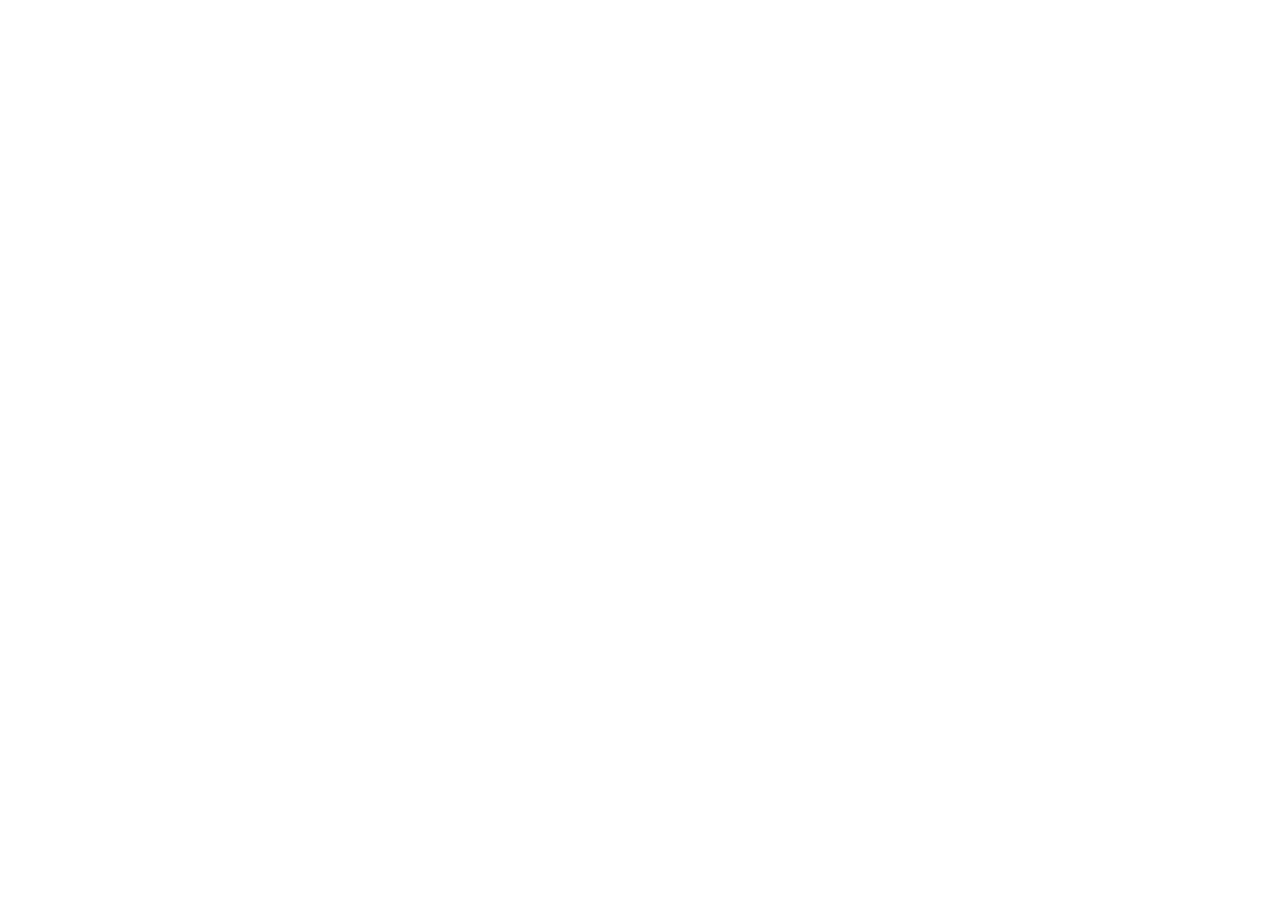
==== commit 1741bf99: "Alamat lama diteruskan ke situs baru di Cloudflare Isi v1.3.0 dipindahkan ke repo privat alur-prodi." ====
--- a/index.html
+++ b/index.html
@@ -2,748 +2,12 @@
 <html lang="id">
 <head>
 <meta charset="utf-8">
+<meta name="robots" content="noindex">
 <meta name="viewport" content="width=device-width, initial-scale=1">
-<title>Alur Program Studi — Yayasan Eka Harap</title>
-<link rel="icon" href="logo-yeh.png">
-<style>
-:root{
-  --navy:#002855; --navy-2:#0B3A72; --navy-soft:#EAF0F7; --navy-line:#C9D6E6;
-  --pink:#F6ADCD; --pink-soft:#FDEFF5; --pink-ink:#8A1E50;
-  --ink:#1B2638; --muted:#5D6879; --line:#E3E8EF; --bg:#F6F7FA; --white:#fff;
-  --ringan-bg:#FDEFF5; --ringan-bd:#F2A3C4; --ringan-ink:#8A1E50;
-  --sedang-bg:#FAD9E7; --sedang-bd:#DF79A6; --sedang-ink:#7A1240;
-  --berat-bg:#F5CDDB; --berat-bd:#B5174F; --berat-ink:#6E0C30;
-  --cabut-bg:#8B0F2E; --cabut-bd:#8B0F2E; --cabut-ink:#FFFFFF;
-  --radius:14px; --side:272px;
-  --font:"Plus Jakarta Sans",system-ui,-apple-system,"Segoe UI",Roboto,sans-serif;
-}
-*{box-sizing:border-box}
-html,body{margin:0;height:100%}
-body{font-family:var(--font);color:var(--ink);background:var(--bg);font-size:15px;line-height:1.55;-webkit-font-smoothing:antialiased}
-button{font:inherit;color:inherit;background:none;border:0;cursor:pointer;padding:0}
-a{color:var(--navy)}
-.ic{width:20px;height:20px;flex:none;fill:none;stroke:currentColor;stroke-width:1.8;stroke-linecap:round;stroke-linejoin:round;transition:transform .25s ease}
-
-/* ---------- kerangka ---------- */
-.app{display:grid;grid-template-columns:var(--side) minmax(0,1fr);min-height:100vh;transition:grid-template-columns .3s ease}
-.app.ciut{grid-template-columns:76px minmax(0,1fr)}
-.sidebar{background:var(--navy);color:#fff;position:sticky;top:0;height:100vh;overflow:hidden;display:flex;flex-direction:column;padding:22px 16px}
-.app.ciut .sidebar{padding:20px 12px}
-.app.ciut .brand{flex-direction:column;padding:0 0 16px;gap:10px}
-.app.ciut .brand img{width:40px;height:40px}
-.app.ciut .brand-teks,.app.ciut .nav span,.app.ciut .side-kaki{display:none}
-.app.ciut .nav button{justify-content:center;padding:11px 0}
-.app.ciut .lipat{margin:0}
-.app.ciut .lipat .ic{transform:rotate(180deg)}
-.lipat{margin-left:auto;width:32px;height:32px;border-radius:9px;display:grid;place-items:center;color:rgba(255,255,255,.75);border:1px solid rgba(255,255,255,.18);flex:none;transition:background .2s}
-.lipat:hover{background:rgba(255,255,255,.1);color:#fff}
-.nav span{overflow:hidden;text-overflow:ellipsis}
-.brand{display:flex;align-items:center;gap:12px;padding:0 8px 22px;border-bottom:1px solid rgba(255,255,255,.12);white-space:nowrap}
-.brand img{width:48px;height:48px;border-radius:12px;flex:none}
-.brand b{display:block;font-size:15px;font-weight:700;letter-spacing:.2px}
-.brand span{display:block;font-size:12.5px;color:var(--pink);font-weight:500}
-.nav{display:flex;flex-direction:column;gap:6px;margin-top:20px}
-.nav button{display:flex;align-items:center;gap:12px;padding:11px 14px;border-radius:12px;color:rgba(255,255,255,.78);font-weight:500;font-size:14px;text-align:left;white-space:nowrap;transition:background .2s,color .2s}
-.nav button:hover{background:rgba(255,255,255,.08);color:#fff}
-.nav button:hover .ic{transform:translateX(2px)}
-.nav button.aktif{background:var(--pink);color:var(--navy);font-weight:700}
-.side-kaki{margin-top:auto;padding:16px 8px 0;border-top:1px solid rgba(255,255,255,.12);font-size:12px;color:rgba(255,255,255,.65);white-space:nowrap}
-.side-kaki .leg{display:flex;align-items:center;gap:8px;margin-top:8px}
-.side-kaki i{display:inline-block;width:18px;height:10px;border-radius:6px;border:1.5px solid var(--pink)}
-.side-kaki i.r{border-style:dashed}
-
-.utama{min-width:0;display:flex;flex-direction:column}
-.atas{position:sticky;top:0;z-index:20;background:rgba(246,247,250,.94);backdrop-filter:blur(6px);display:flex;align-items:center;gap:10px;padding:10px 24px;border-bottom:1px solid var(--line)}
-.btn-ikon{width:40px;height:40px;border-radius:10px;display:grid;place-items:center;color:var(--navy);border:1px solid var(--line);background:#fff;transition:background .2s,border-color .2s}
-.btn-ikon:hover{background:var(--pink-soft);border-color:var(--pink)}
-.jejak{font-size:13.5px;color:var(--muted)}
-.jejak b{color:var(--navy);font-weight:600}
-.isi{padding:20px 24px 40px;width:100%;max-width:1200px;margin:0 auto}
-.kepala h1{font-size:24px;line-height:1.25;margin:0;color:var(--navy);font-weight:700;letter-spacing:-.2px}
-.kepala p{margin:4px 0 0;color:var(--muted);font-size:14.5px}
-.blok{margin-top:20px}
-.blok>h2{font-size:16.5px;color:var(--navy);margin:0 0 10px;font-weight:700;display:flex;align-items:center;gap:10px}
-.blok>h2:before{content:"";width:6px;height:20px;border-radius:3px;background:var(--pink)}
-
-/* ---------- chip pasal ---------- */
-.chips{display:flex;flex-wrap:wrap;gap:6px;margin-top:12px}
-.chip{white-space:nowrap;display:inline-flex;align-items:center;gap:6px;padding:4px 10px;border-radius:999px;background:#fff;border:1px solid var(--navy-line);color:var(--navy);font-size:12.5px;font-weight:600;line-height:1.5;transition:background .2s,border-color .2s,transform .2s}
-.chip .ic{width:14px;height:14px}
-.chip em{font-style:normal;font-weight:500;color:var(--muted)}
-.chip:hover{background:var(--pink-soft);border-color:var(--pink);transform:translateY(-1px)}
-.chip.ringkasan{border-style:dashed}
-.chip.hilang{border-color:#d33;color:#a11}
-.t-cabut .chip{background:rgba(255,255,255,.12);border-color:rgba(255,255,255,.45);color:#fff}
-.t-cabut .chip em{color:rgba(255,255,255,.75)}
-.t-cabut .chip:hover{background:rgba(255,255,255,.22)}
-
-/* ---------- warna tingkat ---------- */
-.t-normal{--tb:#fff;--tbd:var(--line);--tink:var(--navy);--tacc:var(--navy)}
-.t-aksen{--tb:#fff;--tbd:var(--pink);--tink:var(--navy);--tacc:var(--pink)}
-.t-ringan{--tb:var(--ringan-bg);--tbd:var(--ringan-bd);--tink:var(--ringan-ink);--tacc:var(--ringan-bd)}
-.t-sedang{--tb:var(--sedang-bg);--tbd:var(--sedang-bd);--tink:var(--sedang-ink);--tacc:var(--sedang-bd)}
-.t-berat{--tb:var(--berat-bg);--tbd:var(--berat-bd);--tink:var(--berat-ink);--tacc:var(--berat-bd)}
-.t-cabut{--tb:var(--cabut-bg);--tbd:var(--cabut-bd);--tink:var(--cabut-ink);--tacc:var(--cabut-bd)}
-
-/* ---------- peta ---------- */
-.peta-baris{display:grid;grid-template-columns:repeat(var(--n),1fr);gap:24px;position:relative}
-.p-step{background:#fff;border:1px solid var(--line);border-radius:var(--radius);padding:14px 16px;position:relative;transition:box-shadow .25s,transform .25s}
-.p-step:hover{box-shadow:0 8px 24px rgba(0,40,85,.08);transform:translateY(-2px)}
-.p-step:not(:last-child):after{content:"";position:absolute;right:-19px;top:26px;width:14px;height:14px;border-top:2px solid var(--navy);border-right:2px solid var(--navy);transform:rotate(45deg)}
-.no{width:32px;height:32px;border-radius:50%;background:var(--navy);color:#fff;display:grid;place-items:center;font-weight:700;font-size:14px}
-.p-step h3{margin:8px 0 2px;font-size:15.5px;color:var(--navy)}
-.p-step p{margin:0;color:var(--muted);font-size:14px}
-.ulang{display:flex;justify-content:flex-end;align-items:center;gap:8px;margin-top:12px;color:var(--navy);font-size:13.5px;font-weight:500}
-.ulang .ic{animation:putar 6s linear infinite}
-@keyframes putar{to{transform:rotate(360deg)}}
-.cabang{margin-top:14px;border-top:2px dashed var(--navy-line);padding-top:14px}
-.cabang-judul{text-align:center;color:var(--muted);font-weight:600;font-size:14px;margin-bottom:10px}
-.cabang-isi{display:grid;grid-template-columns:1fr 1fr;gap:16px}
-.keluar{background:var(--tb);border:1.5px solid var(--tbd);color:var(--tink);border-radius:var(--radius);padding:14px 16px;text-align:left;display:flex;gap:14px;transition:transform .25s,box-shadow .25s}
-.keluar:hover{transform:translateY(-2px);box-shadow:0 10px 26px rgba(139,15,46,.15)}
-.keluar:hover .lanjut .ic{transform:translateX(4px)}
-.keluar .bulat{width:44px;height:44px;border-radius:12px;display:grid;place-items:center;background:rgba(255,255,255,.55);flex:none}
-.t-cabut .bulat{background:rgba(255,255,255,.14)}
-.keluar h3{margin:0 0 4px;font-size:17px}
-.keluar p{margin:0;font-size:14px;opacity:.9}
-.lanjut{display:inline-flex;align-items:center;gap:6px;margin-top:10px;font-size:13.5px;font-weight:600}
-
-/* ---------- kartu ---------- */
-.kartu-grid{display:grid;grid-template-columns:repeat(auto-fit,minmax(240px,1fr));gap:14px}
-.kartu{background:var(--tb);border:1px solid var(--tbd);border-radius:var(--radius);padding:16px;color:var(--ink);transition:box-shadow .25s,transform .25s}
-.kartu:hover{box-shadow:0 8px 24px rgba(0,40,85,.08);transform:translateY(-2px)}
-.kartu:hover .ikon-k .ic{transform:scale(1.12)}
-.ikon-k{width:44px;height:44px;border-radius:12px;display:grid;place-items:center;background:var(--navy-soft);color:var(--navy)}
-.t-aksen .ikon-k,.t-ringan .ikon-k{background:var(--pink-soft);color:var(--pink-ink)}
-.t-berat .ikon-k,.t-sedang .ikon-k{background:rgba(255,255,255,.6);color:var(--tink)}
-.kartu h3{margin:10px 0 4px;font-size:16px;color:var(--tink)}
-.kartu p{margin:0;font-size:14.5px;color:var(--ink)}
-.t-aksen.kartu{border-left:5px solid var(--pink)}
-
-/* ---------- langkah ---------- */
-.langkah{position:relative;padding-left:56px;max-width:980px}
-.langkah:before{content:"";position:absolute;left:19px;top:10px;bottom:10px;width:2px;background:var(--navy-line)}
-.lk{position:relative;background:#fff;border:1px solid var(--line);border-radius:var(--radius);padding:14px 18px;margin-bottom:12px;transition:box-shadow .25s}
-.lk:hover{box-shadow:0 8px 24px rgba(0,40,85,.08)}
-.lk .no{position:absolute;left:-56px;top:12px;width:40px;height:40px;font-size:15px;box-shadow:0 0 0 5px var(--bg)}
-.lk.t-aksen .no{background:var(--pink);color:var(--navy)}
-.lk.t-aksen{border-color:var(--pink)}
-.lk h3{margin:0 0 4px;font-size:17px;color:var(--navy)}
-.lk p{margin:0;color:var(--ink)}
-.poin{display:flex;flex-wrap:wrap;gap:8px;margin-top:12px}
-.poin span{display:inline-flex;align-items:center;gap:6px;background:var(--navy-soft);color:var(--navy);border-radius:10px;padding:6px 12px;font-size:13.5px;font-weight:500}
-.poin .ic{width:16px;height:16px;color:#2E7D5B}
-.menyusul{display:flex;gap:10px;align-items:flex-start;margin-top:14px;padding:10px 14px;border:1.5px dashed var(--navy-line);border-radius:10px;color:var(--muted);font-size:13.5px}
-.menyusul .ic{width:18px;height:18px;margin-top:2px}
-.akhir{display:flex;align-items:center;justify-content:space-between;gap:16px;background:var(--navy);color:#fff;border-radius:var(--radius);padding:14px 18px;max-width:924px;margin-left:56px}
-.akhir b{display:block;font-size:16px}
-.akhir span{font-size:14px;color:rgba(255,255,255,.8)}
-.btn-pink{display:inline-flex;align-items:center;gap:8px;background:var(--pink);color:var(--navy);font-weight:700;border-radius:10px;padding:10px 16px;white-space:nowrap;font-size:14px}
-.btn-pink:hover .ic{transform:translateX(3px)}
-
-/* ---------- jalur ---------- */
-.jalur{display:grid;grid-template-columns:repeat(var(--k,2),minmax(0,1fr));gap:16px}
-.jalur.satu{max-width:980px}
-.navbtn{display:flex;gap:6px}
-.navbtn button{width:36px;height:36px;border-radius:9px;display:grid;place-items:center;color:var(--navy);border:1px solid var(--line);background:#fff;transition:background .2s,border-color .2s}
-.navbtn button:hover:not(:disabled){background:var(--pink-soft);border-color:var(--pink)}
-.navbtn button:disabled{opacity:.35;cursor:default}
-.navbtn #mundur .ic{transform:rotate(180deg)}
-.ck-tag{display:flex;flex-wrap:wrap;gap:6px}
-.pyb{display:grid;grid-template-columns:minmax(0,1fr) 300px;gap:44px;align-items:stretch}
-.pyb-kiri{display:flex;flex-direction:column;gap:12px}
-.pyb-k{position:relative;background:#fff;border:1px solid var(--line);border-left:5px solid var(--tacc);border-radius:0 var(--radius) var(--radius) 0;padding:12px 16px}
-.pyb-k:after{content:"";position:absolute;top:50%;right:-40px;width:32px;height:2px;background:var(--navy-line)}
-.pyb-k:before{content:"";position:absolute;top:calc(50% - 5px);right:-44px;border:6px solid transparent;border-left:8px solid var(--navy-line);border-right:0}
-.pyb-kepala{display:flex;align-items:center;gap:10px;flex-wrap:wrap}
-.pyb-kepala .no{width:26px;height:26px;font-size:13px;background:var(--tacc);color:#fff}
-.pyb-kepala h3{margin:0;font-size:15.5px;color:var(--navy);flex:1;min-width:180px}
-.lbl{display:inline-flex;align-items:center;gap:5px;font-size:12px;font-weight:700;border-radius:999px;padding:2px 10px;white-space:nowrap}
-.lbl .ic{width:13px;height:13px}
-.lbl.langsung{background:var(--berat-bg);color:var(--berat-ink)}
-.lbl.bertahap{background:var(--sedang-bg);color:var(--sedang-ink)}
-.lbl.kebijakan{background:var(--navy-soft);color:var(--navy)}
-.pyb-k>p{margin:6px 0 0;font-size:14px}
-.contoh{margin-top:8px;background:var(--bg);border-radius:10px;padding:8px 10px}
-.contoh small{display:block;font-size:11.5px;font-weight:700;color:var(--muted);text-transform:uppercase;letter-spacing:.4px;margin-bottom:4px}
-.alir{display:flex;flex-wrap:wrap;align-items:center;gap:4px 6px}
-.alir span{background:#fff;border:1px solid var(--line);border-radius:8px;padding:2px 8px;font-size:13px}
-.alir span.ujung{background:var(--cabut-bg);border-color:var(--cabut-bg);color:#fff;font-weight:600}
-.alir .ic{width:14px;height:14px;color:var(--muted)}
-.pyb-kaki{display:flex;align-items:flex-end;justify-content:space-between;gap:10px;flex-wrap:wrap}
-.pyb-kaki .lanjut{color:var(--navy)}
-.pyb-k .cat{margin-top:8px;padding:8px 10px}
-.pyb-kanan{background:var(--cabut-bg);color:#fff;border-radius:var(--radius);padding:18px;display:flex;flex-direction:column;justify-content:center}
-.pyb-kanan .bulat{width:44px;height:44px;border-radius:12px;display:grid;place-items:center;background:rgba(255,255,255,.14)}
-.pyb-kanan h3{margin:10px 0 2px;font-size:18px}
-.pyb-kanan>p{margin:0 0 8px;font-size:13.5px;opacity:.85}
-.pyb-kanan ul{margin:0 0 6px;padding-left:18px;font-size:13.5px;line-height:1.5}
-.pyb-kanan li{margin-bottom:4px}
-.garis-jalur{display:grid;grid-template-columns:repeat(var(--n),minmax(0,1fr));gap:12px;position:relative}
-.garis-jalur .chip{white-space:normal;flex-wrap:wrap;max-width:100%;row-gap:0}
-.ins-kendali{position:sticky;top:57px;z-index:25;background:var(--bg);padding:8px 0;border-bottom:1px solid var(--line)}
-.ins-b1{display:flex;flex-wrap:wrap;align-items:center;gap:8px}
-.ins-b1 input,.ins-b1 select{padding:7px 10px;border:1px solid var(--navy-line);border-radius:9px;font:inherit;font-size:13.5px;color:var(--navy);background:#fff}
-.ins-b1 input{flex:1 1 220px;min-width:0}.ins-b1 select{font-weight:600}
-.ins-jml{font-size:13px;color:var(--muted);margin-left:auto}
-.ins-b2{display:flex;flex-wrap:wrap;gap:6px;margin-top:8px}
-.ins-ch{font:inherit;font-size:12.5px;border:1px solid var(--navy-line);background:#fff;color:var(--navy);border-radius:999px;padding:3px 10px;cursor:pointer}
-.ins-ch b{margin-left:2px}.ins-ch.sp{border-color:#E7A3BC;color:#B5174F}
-.ins-ch.aktif{background:var(--navy);border-color:var(--navy);color:#fff}
-.ins-w{background:#fff;border:1px solid var(--line);border-radius:12px;margin-top:10px}
-.ins{width:100%;border-collapse:separate;border-spacing:0;font-size:13px}
-.ins th{background:var(--navy);color:#fff;text-align:left;padding:8px 10px;font-size:12px;position:sticky;top:calc(57px + var(--ins-kend,90px));z-index:20}
-.ins td{padding:8px 10px;border-top:1px solid var(--line);vertical-align:top}
-.ins td.kode{white-space:nowrap;font-weight:600;color:var(--navy)}
-.ins td small{display:block;color:var(--muted);font-size:11.5px;margin-top:3px}
-.ins td.kecil{font-size:12px;color:var(--muted);white-space:nowrap}
-.ins tr.ins-grup td{background:var(--navy-soft);font-weight:700;color:var(--navy);font-size:12.5px}
-.ins tr.sp td{background:#FFF3F7}.ins tr.sp td:first-child{box-shadow:inset 4px 0 0 #B5174F}
-.ins-tag{display:inline-block;font-size:11.5px;font-weight:700;border-radius:999px;padding:1px 8px;background:#F1F3F6;color:var(--muted)}
-.ins-tag.sp{background:#FBE3EB;color:#B5174F}
-@media (max-width:700px){
-  .ins thead{display:none}.ins,.ins tbody,.ins tr,.ins td{display:block;width:100%}
-  .ins tr{border-top:1px solid var(--line);padding:6px 0}.ins td{border:0;padding:3px 12px}
-  .ins td:before{content:attr(data-l);display:block;font-size:11px;font-weight:700;color:var(--muted);text-transform:uppercase}
-  .ins tr.ins-grup td:before{display:none}.ins td.kecil{white-space:normal}.ins-jml{margin-left:0;width:100%}
-}
-.garis-jalur:before{content:"";position:absolute;left:8px;right:8px;top:35px;height:2px;background:var(--navy-line)}
-.gr-waktu{font-size:13px;font-weight:700;color:var(--navy);height:22px;white-space:nowrap}
-.gr-titik{width:16px;height:16px;border-radius:50%;background:var(--tacc);margin:6px 0 10px;position:relative;box-shadow:0 0 0 4px var(--bg)}
-.gr-kartu{background:var(--tb);border:1px solid var(--tbd);border-radius:12px;padding:10px 12px;color:var(--tink)}
-.t-normal .gr-kartu{background:#fff;border-color:var(--line);color:var(--navy)}
-.gr-kartu b{display:block;font-size:14.5px}
-.gr-kartu span{display:block;font-size:13px;opacity:.9}
-.hal-no{margin-left:auto;font-size:13px;color:var(--muted);font-weight:600;white-space:nowrap}
-.batas{display:grid;grid-template-columns:repeat(auto-fit,minmax(240px,1fr));gap:12px}
-.bt{background:#fff;border:1px solid var(--line);border-left:5px solid var(--pink);border-radius:0 var(--radius) var(--radius) 0;padding:14px 16px}
-.bt .angka{font-size:26px;font-weight:700;color:var(--navy);line-height:1.2}
-.bt .angka small{font-size:14px;font-weight:600;color:var(--muted);margin-left:4px}
-.bt h3{margin:6px 0 2px;font-size:15px;color:var(--navy)}
-.bt p{margin:0;font-size:13.5px;color:var(--muted)}
-.ck-grup{background:#fff;border:1px solid var(--line);border-radius:var(--radius);margin-top:12px;overflow:hidden}
-.ck-kepala{display:flex;align-items:center;gap:10px;padding:10px 16px;background:var(--navy-soft)}
-.ck-kepala h3{margin:0;font-size:16.5px;color:var(--navy)}
-.ck-kepala .ikon-k{width:38px;height:38px;background:#fff}
-.ck-baris{display:grid;grid-template-columns:24px minmax(0,1fr) auto;gap:12px;padding:10px 16px;border-top:1px solid var(--line);align-items:start}
-.ck-kotak{width:22px;height:22px;border:2px solid var(--navy-line);border-radius:6px;margin-top:2px}
-.ck-baris b{font-weight:600;color:var(--ink);font-size:15px}
-.ck-baris .chips{margin-top:6px}
-.ck-ang{background:var(--navy);color:#fff;border-radius:8px;padding:4px 10px;font-size:13px;font-weight:700;white-space:nowrap}
-.ck-sanksi{display:inline-flex;align-items:center;gap:6px;margin-top:6px;font-size:12.5px;font-weight:600;border-radius:999px;padding:2px 10px;background:var(--tb);color:var(--tink);border:1px solid var(--tbd)}
-.ck-sanksi .ic{width:14px;height:14px}
-.ck-mys{margin-top:6px;font-size:12.5px;color:var(--muted);font-style:italic}
-.kolom{background:#fff;border:1px solid var(--line);border-radius:var(--radius);padding:16px}
-.kolom-kepala{display:flex;align-items:center;gap:12px;margin-bottom:18px}
-.kolom-kepala .ikon-k{width:40px;height:40px}
-.kolom-kepala h3{margin:0;font-size:17px;color:var(--navy)}
-.jl{display:flex;gap:14px;position:relative;padding-bottom:16px}
-.jl:not(:last-of-type):before{content:"";position:absolute;left:15px;top:34px;bottom:0;width:2px;background:var(--line)}
-.titik{width:32px;height:32px;border-radius:50%;background:var(--tb);border:2px solid var(--tacc);display:grid;place-items:center;flex:none;color:var(--tink);font-weight:700;font-size:13px;z-index:1}
-.t-normal .titik{background:var(--navy);border-color:var(--navy);color:#fff}
-.jl-isi{flex:1;background:var(--tb);border:1px solid var(--tbd);border-radius:12px;padding:12px 16px;color:var(--tink)}
-.t-normal .jl-isi{background:var(--navy-soft);border-color:var(--navy-soft);color:var(--navy)}
-.jl-isi b{display:block;font-size:15px}
-.jl-isi span{font-size:13.5px;opacity:.88}
-.jl-isi .chips{margin-top:8px}
-.cat{display:flex;gap:10px;align-items:flex-start;margin-top:4px;padding:12px 14px;background:var(--bg);border-radius:10px;font-size:13.5px;color:var(--ink)}
-.cat .ic{color:var(--navy);margin-top:1px}
-
-/* ---------- tangga ---------- */
-.tangga{background:#fff;border:1px solid var(--line);border-radius:var(--radius);padding:16px}
-.anak{display:grid;grid-template-columns:repeat(4,1fr);gap:0;align-items:end;position:relative}
-.tg{position:relative;text-align:left;border-radius:12px 12px 0 0;background:var(--tb);border:1.5px solid var(--tbd);color:var(--tink);padding:14px 16px;margin-right:10px;transition:transform .25s,box-shadow .25s;outline:none}
-.tg:nth-child(1){height:84px}.tg:nth-child(2){height:112px}.tg:nth-child(3){height:140px}.tg:nth-child(4){height:168px;margin-right:0}
-.tg b{display:block;font-size:15.5px}
-.tg span{display:block;font-size:13px;opacity:.9;margin-top:2px}
-.tg:hover{transform:translateY(-3px)}
-.tg.pilih{box-shadow:0 0 0 3px var(--navy) inset}
-.t-cabut.tg.pilih{box-shadow:0 0 0 3px var(--pink) inset}
-.tg .jeda{position:absolute;top:10px;right:-24px;z-index:2;background:#fff;color:var(--navy);border:1px solid var(--navy-line);border-radius:999px;font-size:11.5px;font-weight:700;padding:2px 8px;display:flex;align-items:center;gap:4px;white-space:nowrap}
-.tg .jeda .ic{width:12px;height:12px}
-.garis-waktu{display:grid;grid-template-columns:repeat(4,1fr);border-top:2px solid var(--navy);margin-top:0;padding-top:8px;font-size:12.5px;color:var(--muted);font-weight:600}
-.garis-waktu span{position:relative}
-.garis-waktu span:before{content:"";position:absolute;left:0;top:-14px;width:10px;height:10px;border-radius:50%;background:var(--navy)}
-.total{display:flex;align-items:center;gap:8px;margin-top:14px;color:var(--navy);font-weight:600;font-size:14px}
-.rinci{margin-top:14px;border:1.5px solid var(--tbd);border-radius:var(--radius);overflow:hidden;animation:muncul .3s ease}
-@keyframes muncul{from{opacity:0;transform:translateY(6px)}}
-.rinci-kepala{background:var(--tb);color:var(--tink);padding:12px 16px;display:flex;align-items:center;justify-content:space-between;gap:12px;flex-wrap:wrap}
-.rinci-kepala h3{margin:0;font-size:18px}
-.rinci-kepala .chips{margin-top:0}
-.rinci-badan{display:grid;grid-template-columns:300px 1fr;gap:0;background:#fff}
-.fakta{padding:14px 16px;border-right:1px solid var(--line);display:flex;flex-direction:column;gap:14px}
-.fakta small{display:block;font-size:12px;color:var(--muted);font-weight:600;text-transform:uppercase;letter-spacing:.4px}
-.fakta div{font-size:14.5px;color:var(--navy);font-weight:600}
-.daftar{padding:14px 16px}
-.daftar h4{margin:0 0 10px;font-size:13px;color:var(--muted);text-transform:uppercase;letter-spacing:.4px}
-.daftar ul{list-style:none;margin:0;padding:0;display:grid;grid-template-columns:1fr 1fr;gap:8px 18px}
-.daftar li{display:flex;gap:10px;font-size:14px;align-items:flex-start;line-height:1.5}
-.daftar li:before{content:"";width:8px;height:8px;border-radius:50%;background:var(--navy-line);margin-top:7px;flex:none}
-.daftar li.sorot{font-weight:600;color:var(--navy)}
-.daftar li.sorot:before{background:var(--pink-ink)}
-.daftar li.mys{color:var(--muted);font-style:italic}
-.daftar li.mys:before{background:transparent;border:1.5px dashed var(--muted)}
-
-/* ---------- regulasi ---------- */
-.reg{display:grid;gap:10px}
-.reg-item{background:#fff;border:1px solid var(--line);border-radius:var(--radius);padding:14px 16px;display:grid;grid-template-columns:150px 1fr auto;gap:18px;align-items:center}
-.reg-kode{background:var(--navy);color:#fff;border-radius:10px;padding:8px 12px;font-weight:700;font-size:14px;text-align:center}
-.reg-item h3{margin:0;font-size:15.5px;color:var(--ink);font-weight:600}
-.reg-item p{margin:4px 0 0;font-size:13.5px;color:var(--muted)}
-.reg-item .jml{font-size:13px;color:var(--navy);font-weight:600;text-align:right;white-space:nowrap}
-.reg-item a{display:inline-flex;align-items:center;gap:6px;font-size:13px;font-weight:600;margin-top:6px}
-.reg-item a .ic{width:15px;height:15px}
-
-/* ---------- info ---------- */
-.info{display:flex;gap:12px;background:var(--navy-soft);color:var(--navy);border-radius:var(--radius);padding:16px 20px}
-
-/* ---------- laci pasal ---------- */
-.tirai{position:fixed;inset:0;background:rgba(0,20,45,.35);opacity:0;pointer-events:none;transition:opacity .25s;z-index:40}
-.tirai.buka{opacity:1;pointer-events:auto}
-.laci{position:fixed;top:0;right:0;height:100%;width:min(480px,100%);background:#fff;z-index:50;transform:translateX(100%);transition:transform .3s ease;display:flex;flex-direction:column;box-shadow:-12px 0 32px rgba(0,40,85,.12)}
-.laci.buka{transform:none}
-.laci-kepala{background:var(--navy);color:#fff;padding:20px 22px;display:flex;gap:12px;align-items:flex-start}
-.laci-kepala small{color:var(--pink);font-weight:600;font-size:12.5px}
-.laci-kepala h3{margin:2px 0 0;font-size:19px}
-.laci-kepala .btn-ikon{margin-left:auto;background:transparent;border-color:rgba(255,255,255,.3);color:#fff}
-.laci-kepala .btn-ikon:hover{background:rgba(255,255,255,.12)}
-.laci-badan{padding:20px 22px;overflow:auto;flex:1}
-.status{display:inline-flex;align-items:center;gap:6px;font-size:12.5px;font-weight:600;border-radius:999px;padding:3px 10px;background:#E7F4EE;color:#1E6B4A}
-.status.ringkasan{background:#FFF4E5;color:#8A5300}
-.status.cek{background:#FFF4E5;color:#8A5300}
-.bunyi{margin-top:16px;font-size:15px;line-height:1.75;color:var(--ink)}
-.bunyi p{margin:0 0 8px}
-.bunyi p.butir{padding-left:22px}
-.laci-kaki{border-top:1px solid var(--line);padding:16px 22px;font-size:13px;color:var(--muted)}
-.laci-kaki a{display:inline-flex;align-items:center;gap:6px;font-weight:600;margin-top:6px}
-
-.tirai-side{display:none}
-
-/* ---------- layar kecil ---------- */
-@media (max-width:1100px){
-  .peta-baris{grid-template-columns:1fr 1fr}
-  .p-step:nth-child(2n):after{display:none}
-  .daftar ul{grid-template-columns:1fr}
-  .rinci-badan{grid-template-columns:1fr}
-  .fakta{border-right:0;border-bottom:1px solid var(--line)}
-}
-@media (max-width:900px){
-  .app,.app.ciut{grid-template-columns:minmax(0,1fr)}
-  .lipat{display:none}
-  .pyb{grid-template-columns:1fr;gap:12px}
-  .pyb-k:after,.pyb-k:before{display:none}
-  .garis-jalur{grid-template-columns:1fr}
-  .garis-jalur:before,.gr-titik{display:none}
-  .atas{padding:8px 12px}
-  .ck-baris{grid-template-columns:22px minmax(0,1fr)}
-  .ck-ang{grid-column:2;justify-self:start}
-    .chip{white-space:normal}
-  .sidebar{position:fixed;left:0;top:0;width:var(--side);z-index:60;transform:translateX(-100%);transition:transform .3s ease;padding:22px 16px!important}
-  .app.laci-nav .sidebar{transform:none}
-  .tirai-side{display:block;position:fixed;inset:0;background:rgba(0,20,45,.35);z-index:55;opacity:0;pointer-events:none;transition:opacity .25s}
-  .app.laci-nav .tirai-side{opacity:1;pointer-events:auto}
-  .atas{padding:12px 18px}
-  .isi{padding:16px 14px 32px}
-  .kepala h1{font-size:23px}
-  .peta-baris{grid-template-columns:1fr;gap:26px}
-  .p-step:after{display:block!important;right:auto;left:50%;top:auto;bottom:-20px;transform:translateX(-50%) rotate(135deg)!important}
-  .p-step:last-child:after{display:none!important}
-  .cabang-isi,.jalur{grid-template-columns:1fr}
-  .anak{grid-template-columns:1fr;gap:10px}
-  .tg{height:auto!important;margin-right:0;border-radius:12px}
-  .tg .jeda{top:auto;bottom:-14px;right:16px}
-  .garis-waktu{display:none}
-  .reg-item{grid-template-columns:1fr}
-  .reg-item .jml{text-align:left}
-  .langkah{padding-left:48px}
-  .lk .no{left:-48px;width:34px;height:34px}
-  .langkah:before{left:16px}
-  .akhir{margin-left:0;flex-direction:column;align-items:flex-start}
-}
-@media (min-width:901px){#toggle{display:none}}
-@media print{
-  .sidebar,.atas,  .app,.app.ciut{display:block}
-  body{background:#fff;font-size:12.5px}
-  .isi{padding:0;max-width:none}
-  .blok,.kartu,.p-step,.lk,.kolom,.ck-grup,.tangga,.rinci{break-inside:avoid}
-  .chip{border-color:#bbb}
-  *{box-shadow:none!important;transform:none!important}
-}
-@media (prefers-reduced-motion:reduce){*{animation:none!important;transition:none!important}}
-</style>
-<meta name="application-version" content="1.3.0">
-<link rel="stylesheet" href="tampilan.css?v=1.3.0">
-<link rel="preload" href="data-uneka.js" as="script">
-<link rel="preload" href="isi-regulasi.js" as="script">
+<title>Alur Prodi sudah pindah</title>
+<script>location.replace('https://alur-prodi-yeh.yayasan-eka-harap.workers.dev/' + (location.hash || ''));</script>
+<noscript><meta http-equiv="refresh" content="0;url=https://alur-prodi-yeh.yayasan-eka-harap.workers.dev/"></noscript>
+<style>body{font-family:system-ui,sans-serif;display:grid;place-items:center;min-height:100vh;margin:0;color:#142033;background:#f6f7f9}a{color:#002855}</style>
 </head>
-<body class="hal-alur">
-<div id="gerbang" style="position:fixed;inset:0;z-index:999;background:#002855;display:grid;place-items:center;padding:16px">
-  <form id="gForm" autocomplete="off" style="width:100%;max-width:360px;background:#fff;border-radius:18px;padding:28px 24px;box-shadow:0 20px 50px rgba(0,0,0,.25)">
-    <div style="display:flex;align-items:center;gap:12px;margin-bottom:18px"><img src="logo-yeh.png" alt="" style="width:46px;height:46px"><div><b style="display:block;color:#002855">Yayasan Eka Harap</b><span style="font-size:13px;color:#5D6879">Alur Program Studi</span></div></div>
-    <label style="display:block;font-size:13px;font-weight:600;color:#002855;margin:10px 0 6px">Nama pengguna</label>
-    <input id="gNama" required style="width:100%;padding:10px 12px;border:1px solid #C9D6E6;border-radius:10px;font:inherit">
-    <label style="display:block;font-size:13px;font-weight:600;color:#002855;margin:10px 0 6px">Sandi</label>
-    <input id="gSandi" type="password" required style="width:100%;padding:10px 12px;border:1px solid #C9D6E6;border-radius:10px;font:inherit">
-    <button id="gTombol" type="submit" style="width:100%;margin-top:16px;padding:11px;border-radius:10px;background:#002855;color:#fff;font-weight:600">Masuk</button>
-    <div id="gPesan" style="min-height:20px;margin-top:10px;font-size:13px;color:#B5174F;text-align:center"></div>
-  </form>
-</div>
-<script src="data-uneka.js"></script>
-<script src="api-url.js"></script>
-<script src="data-client.js?v=1.3.0"></script>
-<script>
-(function(){
-  var K="simYEH.v1", g=document.getElementById("gerbang");
-  function b64(x){var b=atob(x),u=new Uint8Array(b.length);for(var i=0;i<b.length;i++)u[i]=b.charCodeAt(i);return u;}
-  function cek(n,s){var X=window.DATA_UNEKA;if(!X||!window.crypto||!crypto.subtle)return Promise.reject(new Error("Berkas data-uneka.js tidak ditemukan."));
-    return crypto.subtle.importKey("raw",new TextEncoder().encode(n.trim().toLowerCase()+"\n"+s),"PBKDF2",false,["deriveKey"])
-    .then(function(b){return crypto.subtle.deriveKey({name:"PBKDF2",salt:b64(X.s),iterations:X.it,hash:"SHA-256"},b,{name:"AES-GCM",length:256},false,["decrypt"]);})
-    .then(function(k){return crypto.subtle.decrypt({name:"AES-GCM",iv:b64(X.i)},k,b64(X.c));});}
-  function lolos(){g.style.display="none";}
-  try{var a=JSON.parse(sessionStorage.getItem(K)||"null"); if(a){ g.style.visibility="hidden"; cek(a[0],a[1]).then(lolos).catch(function(){g.style.visibility="";}); }}catch(e){}
-  document.getElementById("gForm").addEventListener("submit",function(e){
-    e.preventDefault(); var n=document.getElementById("gNama").value, s=document.getElementById("gSandi").value, p=document.getElementById("gPesan");
-    p.textContent="Memeriksa…";
-    cek(n,s).then(function(){ try{sessionStorage.setItem(K,JSON.stringify([n,s]));}catch(x){} lolos(); })
-    .catch(function(err){ p.textContent=(err&&err.name==="OperationError")?"Nama pengguna atau sandi salah.":err.message; });
-  });
-})();
-</script>
-<div class="app" id="app">
-  <aside class="sidebar" id="sidebar">
-    <div class="brand"><img src="logo-yeh.png" alt="Logo Yayasan Eka Harap"><div class="brand-teks"><b id="org"></b><span id="judulApp"></span></div><button class="lipat" id="lipat" title="Lipat menu" aria-label="Lipat menu"></button></div>
-    <nav class="nav" id="nav"></nav>
-    <div class="side-kaki">
-      <div id="pembaruan"></div>
-      <div class="leg"><i></i>Bunyi dikutip dari naskah</div>
-      <div class="leg"><i class="r"></i>Ringkasan, naskah menyusul</div>
-    </div>
-  </aside>
-  <div class="tirai-side" id="tiraiSide"></div>
-  <main class="utama">
-    <div class="atas">
-      <button class="btn-ikon" id="toggle" title="Buka menu" aria-label="Buka menu"></button>
-      <div class="navbtn"><button id="mundur" aria-label="Halaman sebelumnya"></button><button id="maju" aria-label="Halaman berikutnya"></button></div><div class="jejak" id="jejak"></div><div class="hal-no" id="halNo"></div>
-    </div>
-    <div class="isi" id="isi"></div>
-  </main>
-</div>
-<div class="tirai" id="tirai"></div>
-<aside class="laci" id="laci" aria-hidden="true">
-  <div class="laci-kepala"><div><small id="lReg"></small><h3 id="lJudul"></h3></div><button class="btn-ikon" id="lTutup" aria-label="Tutup"></button></div>
-  <div class="laci-badan"><span class="status" id="lStatus"></span><div class="bunyi" id="lBunyi"></div></div>
-  <div class="laci-kaki" id="lKaki"></div>
-</aside>
-
-<script src="isi-regulasi.js"></script>
-<script>
-(function(){
-"use strict";
-var ISI = window.ISI || {meta:{},regulasi:{},pasal:{},halaman:[]};
-var KUNCI = "alurProdiYEH.v1";
-
-var ICON = {
-  peta:'<path d="M9 4 3 6v14l6-2 6 2 6-2V4l-6 2-6-2z"/><path d="M9 4v14M15 6v14"/>',
-  buka:'<path d="M14 3H7a2 2 0 0 0-2 2v14a2 2 0 0 0 2 2h10a2 2 0 0 0 2-2V8z"/><path d="M14 3v5h5M12 11v6M9 14h6"/>',
-  peringatan:'<path d="M10.3 3.9 1.8 18a2 2 0 0 0 1.7 3h17a2 2 0 0 0 1.7-3L13.7 3.9a2 2 0 0 0-3.4 0z"/><path d="M12 9v4M12 17h.01"/>',
-  buku:'<path d="M4 19.5A2.5 2.5 0 0 1 6.5 17H20V3H6.5A2.5 2.5 0 0 0 4 5.5z"/><path d="M4 19.5A2.5 2.5 0 0 0 6.5 22H20v-5"/>',
-  akreditasi:'<circle cx="12" cy="9" r="6"/><path d="m9 9 2 2 4-4"/><path d="M8.5 14.5 7 22l5-3 5 3-1.5-7.5"/>',
-  sanksi:'<path d="M12 3v18M7 21h10M5 7h14"/><path d="m5 7-3 6a3 3 0 0 0 6 0zM19 7l-3 6a3 3 0 0 0 6 0z"/>',
-  ijazah:'<path d="M22 10 12 5 2 10l10 5 10-5z"/><path d="M6 12v5c3 2 9 2 12 0v-5"/>',
-  gelar:'<path d="M14 3H7a2 2 0 0 0-2 2v14a2 2 0 0 0 2 2h10a2 2 0 0 0 2-2V8z"/><path d="M14 3v5h5M10 12l4 4M14 12l-4 4"/>',
-  perisai:'<path d="M12 22s8-4 8-10V5l-8-3-8 3v7c0 6 8 10 8 10z"/><path d="m9 12 2 2 4-4"/>',
-  dokumen:'<path d="M14 3H7a2 2 0 0 0-2 2v14a2 2 0 0 0 2 2h10a2 2 0 0 0 2-2V8z"/><path d="M14 3v5h5M9 13h6M9 17h6"/>',
-  jam:'<circle cx="12" cy="12" r="9"/><path d="M12 7v5l3 2"/>',
-  mata:'<path d="M2 12s3.5-7 10-7 10 7 10 7-3.5 7-10 7S2 12 2 12z"/><circle cx="12" cy="12" r="3"/>',
-  panah:'<path d="M5 12h14M13 6l6 6-6 6"/>',
-  sisi:'<rect x="3" y="4" width="18" height="16" rx="2"/><path d="M9 4v16"/>',
-  tutup:'<path d="M18 6 6 18M6 6l12 12"/>',
-  cek:'<path d="m5 12 5 5L20 7"/>',
-  info:'<circle cx="12" cy="12" r="9"/><path d="M12 11v5M12 8h.01"/>',
-  ulang:'<path d="M21 12a9 9 0 1 1-3-6.7L21 8"/><path d="M21 3v5h-5"/>',
-  tautan:'<path d="M14 4h6v6M20 4l-9 9"/><path d="M18 14v5a1 1 0 0 1-1 1H5a1 1 0 0 1-1-1V7a1 1 0 0 1 1-1h5"/>',
-  pasal:'<path d="M2 4h7a3 3 0 0 1 3 3v13a2 2 0 0 0-2-2H2zM22 4h-7a3 3 0 0 0-3 3v13a2 2 0 0 1 2-2h8z"/>',
-  lipat:'<path d="m15 18-6-6 6-6"/>',
-  ceklis:'<rect x="3" y="4" width="18" height="16" rx="2"/><path d="m7 11 2 2 4-4M7 16h10"/>',
-  dosen:'<circle cx="12" cy="8" r="4"/><path d="M4 21a8 8 0 0 1 16 0"/>',
-  kurikulum:'<path d="M4 4h16v16H4z"/><path d="M8 8h8M8 12h8M8 16h5"/>',
-  kelulusan:'<path d="M22 10 12 5 2 10l10 5 10-5z"/><path d="M6 12v5c3 2 9 2 12 0v-5"/>',
-  kelola:'<circle cx="12" cy="12" r="3"/><path d="M19.4 15a1.7 1.7 0 0 0 .3 1.8l.1.1a2 2 0 1 1-2.8 2.8l-.1-.1a1.7 1.7 0 0 0-2.9 1.2V21a2 2 0 1 1-4 0v-.1a1.7 1.7 0 0 0-2.9-1.2l-.1.1a2 2 0 1 1-2.8-2.8l.1-.1A1.7 1.7 0 0 0 3 14H3a2 2 0 1 1 0-4h.1a1.7 1.7 0 0 0 1.2-2.9l-.1-.1a2 2 0 1 1 2.8-2.8l.1.1A1.7 1.7 0 0 0 10 3V3a2 2 0 1 1 4 0v.1a1.7 1.7 0 0 0 2.9 1.2l.1-.1a2 2 0 1 1 2.8 2.8l-.1.1A1.7 1.7 0 0 0 21 10h.1a2 2 0 1 1 0 4H21a1.7 1.7 0 0 0-1.6 1z"/>',
-  petir:'<path d="M13 2 3 14h9l-1 8 10-12h-9z"/>',
-  cabut:'<circle cx="12" cy="12" r="9"/><path d="m5.6 5.6 12.8 12.8"/>'
-};
-function ic(n){ return '<svg class="ic" viewBox="0 0 24 24" aria-hidden="true">'+(ICON[n]||ICON.info)+'</svg>'; }
-function esc(s){ return String(s==null?"":s).replace(/[&<>"]/g,function(c){return {"&":"&amp;","<":"&lt;",">":"&gt;",'"':"&quot;"}[c];}); }
-function simpan(k,v){ try{ localStorage.setItem(KUNCI+"."+k,v); }catch(e){} }
-function baca(k){ try{ return localStorage.getItem(KUNCI+"."+k); }catch(e){ return null; } }
-function tk(t){ return "t-"+(t||"normal"); }
-
-/* ---- chip pasal ---- */
-function pendek(label){ return String(label).replace(/^Perubahan /,"Ubah ").replace(/Pasal /g,"Ps ").replace(/ ayat /g," "); }
-function chips(daftar){
-  if(!daftar||!daftar.length) return "";
-  return '<details class="dasar-ringkas"><summary>Dasar ketentuan <span>'+daftar.length+'</span></summary><div class="chips">'+daftar.map(function(k){
-    var p=ISI.pasal[k];
-    if(!p) return '<span class="chip hilang">'+esc(k)+' belum ada</span>';
-    var r=ISI.regulasi[p.reg]||{};
-    return '<button class="chip '+esc(p.status)+'" data-pasal="'+esc(k)+'">'+ic("pasal")+'<span>'+esc(pendek(p.label))+'</span><em>'+esc(r.singkat||p.reg)+'</em></button>';
-  }).join("")+'</div></details>';
-}
-
-/* ---- penyaji blok ---- */
-var R = {};
-R.peta = function(b){
-  var h='<p class="arah-baca">Ikuti langkah 1–4, lalu baca jalur penutupan di bawahnya.</p><div class="peta-baris" style="--n:'+b.langkah.length+'">';
-  b.langkah.forEach(function(s,i){
-    h+='<div class="p-step"><div class="no">'+(i+1)+'</div><h3>'+esc(s.judul)+'</h3><p>'+esc(s.ket)+'</p>'+chips(s.pasal)+'</div>';
-  });
-  h+='</div>';
-  if(b.ulang) h+='<div class="ulang">'+ic("ulang")+esc(b.ulang)+'</div>';
-  if(b.cabang){
-    h+='<div class="cabang"><div class="cabang-judul">'+esc(b.cabang.judul)+'</div><div class="cabang-isi">';
-    b.cabang.item.forEach(function(c){
-      h+='<div class="keluar '+tk(c.tingkat)+'"><div class="bulat">'+ic(c.tingkat==="cabut"?"cabut":"peringatan")+'</div><div><h3>'+esc(c.judul)+'</h3><p>'+esc(c.ket)+'</p>'+chips(c.pasal)+
-        (c.ke?'<button class="lanjut" data-ke="'+esc(c.ke)+'">Lihat pemicunya '+ic("panah")+'</button>':'')+'</div></div>';
-    });
-    h+='</div></div>';
-  }
-  return h;
-};
-R.kartu = function(b){
-  return '<div class="kartu-grid">'+b.item.map(function(k){
-    return '<div class="kartu '+tk(k.tingkat)+'"><div class="ikon-k">'+ic(k.ikon)+'</div><h3>'+esc(k.judul)+'</h3><p>'+esc(k.isi)+'</p>'+chips(k.pasal)+(k.ke?'<button class="lanjut" data-ke="'+esc(k.ke)+'">'+esc(k.keTeks||"Lihat rincian")+' '+ic("panah")+'</button>':'')+'</div>';
-  }).join("")+'</div>';
-};
-R.langkah = function(b){
-  var h='<div class="langkah">';
-  b.item.forEach(function(s,i){
-    h+='<div class="lk '+tk(s.tingkat)+'"><div class="no">'+(i+1)+'</div><h3>'+esc(s.judul)+'</h3><p>'+esc(s.isi)+'</p>';
-    if(s.poin) h+='<div class="poin">'+s.poin.map(function(p){return '<span>'+ic("cek")+esc(p)+'</span>';}).join("")+'</div>';
-    if(s.menyusul) h+='<div class="menyusul">'+ic("jam")+'<span>'+esc(s.menyusul)+'</span></div>';
-    h+=chips(s.pasal)+'</div>';
-  });
-  h+='</div>';
-  if(b.akhir) h+='<div class="akhir"><div><b>'+esc(b.akhir.judul)+'</b><span>'+esc(b.akhir.isi)+'</span></div>'+
-    (b.akhir.ke?'<button class="btn-pink" data-ke="'+esc(b.akhir.ke)+'">Buka '+ic("panah")+'</button>':'')+'</div>';
-  return h;
-};
-R.jalur = function(b){
-  return '<div class="jalur'+(b.kolom.length===1?' satu':'')+'" style="--k:'+b.kolom.length+'">'+b.kolom.map(function(k){
-    var h='<div class="kolom"><div class="kolom-kepala"><div class="ikon-k">'+ic(k.ikon)+'</div><h3>'+esc(k.judul)+'</h3></div>';
-    k.item.forEach(function(s,i){
-      h+='<div class="jl '+tk(s.tingkat)+'"><div class="titik">'+(i+1)+'</div><div class="jl-isi"><b>'+esc(s.judul)+'</b><span>'+esc(s.ket)+'</span>'+chips(s.pasal)+'</div></div>';
-    });
-    if(k.catatan) h+='<div class="cat">'+ic("info")+'<div>'+esc(k.catatan.isi)+chips(k.catatan.pasal)+'</div></div>';
-    return h+'</div>';
-  }).join("")+'</div>';
-};
-var TANGGA = {};
-R.tangga = function(b,id){
-  TANGGA[id]=b;
-  var waktu=["Teguran","+6 bulan","+12 bulan","+18 bulan"];
-  var h='<div class="tangga"><div class="anak">';
-  b.tingkat.forEach(function(t,i){
-    h+='<button class="tg '+tk(t.kode)+(i===0?' pilih':'')+'" data-tangga="'+id+'" data-i="'+i+'"><b>'+esc(t.judul)+'</b><span>'+esc(t.bentuk.length>48?t.bentuk.slice(0,46)+"…":t.bentuk)+'</span>'+
-      (i<b.tingkat.length-1?'<i class="jeda">'+ic("jam")+'6 bln</i>':'')+'</button>';
-  });
-  h+='</div><div class="garis-waktu">'+waktu.slice(0,b.tingkat.length).map(function(w){return '<span>'+w+'</span>';}).join("")+'</div>';
-  if(b.total) h+='<div class="total">'+ic("jam")+esc(b.total)+'</div>';
-  h+='<div id="rinci-'+id+'">'+rinci(b.tingkat[0])+'</div></div>';
-  return h;
-};
-function rinci(t){
-  var daftar=(t.pelanggaran||[]).map(function(p){
-    return '<li class="'+(p.sorot?'sorot':'')+(p.menyusul?' mys':'')+'">'+esc(p.t)+(p.menyusul?' — bunyi resmi menyusul':'')+'</li>';
-  }).join("");
-  return '<div class="rinci '+tk(t.kode)+'"><div class="rinci-kepala"><h3>'+esc(t.judul)+'</h3>'+chips(t.pasal)+'</div>'+
-    '<div class="rinci-badan"><div class="fakta"><div><small>Bentuk sanksi</small>'+esc(t.bentuk)+'</div><div><small>Batas perbaikan</small>'+esc(t.tenggat)+'</div><div><small>Penetap</small>'+esc(t.oleh)+'</div></div>'+
-    '<div class="daftar"><h4>'+esc(t.judulDaftar||"Pelanggaran yang dikenai")+'</h4><ul>'+daftar+'</ul>'+chips(t.pelanggaranPasal)+'</div></div></div>';
-}
-function sisaHari(t){ var d=Math.ceil((new Date(t+"T00:00:00")-new Date())/864e5); return d; }
-R.ceklis = function(b){
-  var h='';
-  if(b.batas) h+='<div class="batas">'+b.batas.map(function(x){
-    var ang=x.tanggal?(function(d){return d>0?d+'<small>hari lagi</small>':'Lewat<small>'+(-d)+' hari</small>';})(sisaHari(x.tanggal)):esc(x.angka||"");
-    return '<div class="bt"><div class="angka">'+ang+'</div><h3>'+esc(x.judul)+'</h3><p>'+esc(x.ket)+'</p>'+chips(x.pasal)+'</div>';
-  }).join("")+'</div>';
-  (b.kelompok||[]).forEach(function(g){
-    h+='<div class="ck-grup"><div class="ck-kepala"><div class="ikon-k">'+ic(g.ikon)+'</div><h3>'+esc(g.judul)+'</h3></div>';
-    g.item.forEach(function(it){
-      h+='<div class="ck-baris"><div class="ck-kotak"></div><div><b>'+esc(it.syarat)+'</b>'+
-        ((it.sanksi||it.akreditasi)?'<div class="ck-tag">'+(it.akreditasi?'<span class="ck-sanksi t-normal">'+ic("akreditasi")+'Bila tidak dipenuhi: gagal akreditasi</span>':'')+
-          (it.sanksi?'<span class="ck-sanksi '+tk(it.sanksi)+'">'+ic("peringatan")+esc(it.sanksiTeks||("Bila dilanggar: sanksi "+it.sanksi))+'</span>':'')+'</div>':'')+
-        (it.menyusul?'<div class="ck-mys">'+esc(it.menyusul)+'</div>':'')+chips(it.pasal)+'</div>'+
-        (it.angka?'<div class="ck-ang">'+esc(it.angka)+'</div>':'<div></div>')+'</div>';
-    });
-    h+='</div>';
-  });
-  return h;
-};
-R.penyebab = function(b){
-  var h='<div class="pyb"><div class="pyb-kiri">';
-  b.item.forEach(function(p,i){
-    h+='<div class="pyb-k '+tk(p.tingkat)+'"><div class="pyb-kepala"><span class="no">'+(i+1)+'</span><h3>'+esc(p.judul)+'</h3><span class="lbl '+esc(p.jenis)+'">'+ic(p.jenis==="bertahap"?"jam":(p.jenis==="langsung"?"petir":"buku"))+esc(p.label)+'</span></div>'+
-      '<p>'+esc(p.pemicu)+'</p>'+
-      (p.contoh?'<div class="contoh"><small>Contoh kejadian</small><div class="alir">'+p.contoh.map(function(c,j){return '<span'+(j===p.contoh.length-1?' class="ujung"':'')+'>'+esc(c)+'</span>';}).join(ic("panah"))+'</div></div>':'')+
-      (p.catatan?'<div class="cat">'+ic("info")+'<div>'+esc(p.catatan.isi)+chips(p.catatan.pasal)+'</div></div>':'')+
-      '<div class="pyb-kaki">'+chips(p.pasal)+(p.ke?'<button class="lanjut" data-ke="'+esc(p.ke)+'">Rincian '+ic("panah")+'</button>':'')+'</div></div>';
-  });
-  var a=b.akhir||{};
-  h+='</div><div class="pyb-kanan t-cabut"><div class="bulat">'+ic("cabut")+'</div><h3>'+esc(a.judul)+'</h3><p>'+esc(a.ket)+'</p><ul>'+(a.akibat||[]).map(function(x){return '<li>'+esc(x)+'</li>';}).join("")+'</ul>'+chips(a.pasal)+'</div></div>';
-  return h;
-};
-R.instrumen = function(b,id){ setTimeout(function(){ muatIns(id); },0); return '<div id="ins-'+id+'"><div class="info">Memuat instrumen dari Sheet…</div></div>'; };
-var INS=null, insResize=null;
-function muatIns(id,segar){
-  var el=document.getElementById("ins-"+id); if(!el) return;
-  if(INS&&!segar){ gambarIns(el,id); return; }
-  var a=null; try{a=JSON.parse(sessionStorage.getItem("simYEH.v1")||"null");}catch(e){}
-  if(!window.API_URL_YEH||!a){ el.innerHTML='<div class="info">Instrumen dibaca dari Sheet. Alamat Sheet belum diisi di api-url.js, atau sesi login belum ada.</div>'; return; }
-  YEHData.load(window.API_URL_YEH,a,!!segar)
-  .then(function(j){ if(j&&j.ok&&j.data){ INS=j.data.instrumen||[]; gambarIns(el,id); } else el.innerHTML='<div class="info">Gagal membaca Sheet: '+esc((j&&j.message)||"")+'</div>'; })
-  .catch(function(){ el.innerHTML='<div class="info">Sheet tidak dapat dihubungi. <button class="coba-lagi">Coba lagi</button></div>'; el.querySelector(".coba-lagi").onclick=function(){el.textContent="Memuat instrumen…";muatIns(id);}; });
-}
-function gambarIns(el,id){
-  var st={l:"BAN-PT",t:"Terakreditasi",q:"",f:""};
-  el.innerHTML='<div class="ins-kendali"><div class="ins-b1"><input type="search" placeholder="Cari butir…" data-ins="q" aria-label="Cari butir">'+
-    '<select data-ins="l" aria-label="Lembaga"><option value="BAN-PT">BAN-PT (BKI)</option><option value="LAMEMBA">LAMEMBA (KWU)</option></select>'+
-    '<select data-ins="t" aria-label="Target"><option>Terakreditasi</option><option>Unggul</option><option>Semua</option></select><span class="ins-jml"></span><button class="coba-lagi" data-ins="refresh">Perbarui data</button></div><div class="ins-b2"></div></div>'+
-    '<div class="ins-w"><table class="ins"><thead><tr><th>Kode</th><th>Isi singkat</th><th>Syarat perlu</th><th>Data terkait</th><th>Catatan</th><th>Sumber</th></tr></thead><tbody></tbody></table></div>';
-  el.querySelector('[data-ins="refresh"]').onclick=function(){this.disabled=true;this.textContent="Memuat…";muatIns(id,true);};
-  var kend=el.querySelector(".ins-kendali");
-  function ukur(){ document.documentElement.style.setProperty("--ins-kend",kend.offsetHeight+"px"); }
-  function sp(x){ return /^ya$/i.test(x["syarat perlu? (ya/tidak)"]||""); }
-  function sumber(t){ t=t||""; var u=(t.match(/https?:\/\/\S+/)||[""])[0], h=(t.match(/halaman PDF\s*(\d+)/i)||[])[1], nm=t.split(",")[0].replace(/\s*Lampiran 3g\s*/i," · ");
-    return esc(nm)+(h?' · hal. '+h:'')+(u?' <a href="'+esc(u)+'" target="_blank" rel="noopener" title="Buka dokumen sumber" aria-label="Buka dokumen sumber"><svg class="ic" viewBox="0 0 24 24" style="width:14px;height:14px;vertical-align:-2px"><path d="M14 4h6v6M20 4l-9 9M18 14v5a1 1 0 0 1-1 1H5a1 1 0 0 1-1-1V7a1 1 0 0 1 1-1h5"/></svg></a>':''); }
-  function isi(){
-    var dasar=INS.filter(function(x){ return x.lembaga===st.l && (st.t==="Semua"||(x["target akreditasi"]||"").indexOf(st.t)===0); });
-    var q=st.q.toLowerCase();
-    var L=dasar.filter(function(x){ return (!q||((x["kode butir"]||"")+" "+(x["isi singkat"]||"")+" "+(x.kriteria||"")).toLowerCase().indexOf(q)>=0) &&
-      (!st.f||(st.f==="SP"?sp(x):x["data terkait"]===st.f)); });
-    var hit={SP:0}; dasar.forEach(function(x){ if(sp(x))hit.SP++; var d=x["data terkait"]||"Lainnya"; hit[d]=(hit[d]||0)+1; });
-    el.querySelector(".ins-jml").textContent=L.length+" dari "+dasar.length+" butir";
-    var nm={SP:"Syarat perlu"}, urut=["SP","Mahasiswa","Dosen","Kurikulum","Lulusan","Lainnya"];
-    el.querySelector(".ins-b2").innerHTML=urut.filter(function(k){return hit[k];}).map(function(k){ return '<button class="ins-ch'+(k==="SP"?" sp":"")+(st.f===k?" aktif":"")+'" data-f="'+k+'">'+(nm[k]||k)+' <b>'+hit[k]+'</b>'+(st.f===k?' <span aria-label="hapus saringan">×</span>':'')+'</button>'; }).join("");
-    var h="", grup=null;
-    L.forEach(function(x){
-      if(x.kriteria!==grup){ grup=x.kriteria; h+='<tr class="ins-grup"><td colspan="6">'+esc(grup)+'</td></tr>'; }
-      var cat=[x["angka ambang"],x["pengecualian prodi baru"]].filter(Boolean).map(esc).join('<br>');
-      h+='<tr'+(sp(x)?' class="sp"':'')+'><td data-l="Kode" class="kode">'+esc(x["kode butir"])+'</td><td data-l="Isi">'+esc(x["isi singkat"])+(x["definisi singkatan"]?'<small>'+esc(x["definisi singkatan"])+'</small>':'')+'</td>'+
-        '<td data-l="Syarat perlu">'+(sp(x)?'<span class="ins-tag sp">Ya</span>':'<span class="ins-tag">Tidak</span>')+'</td><td data-l="Data terkait">'+esc(x["data terkait"])+'</td><td data-l="Catatan">'+(cat||'–')+'</td><td data-l="Sumber" class="kecil">'+sumber(x["sumber (dokumen, halaman)"])+'</td></tr>';
-    });
-    el.querySelector("tbody").innerHTML=h||'<tr><td colspan="6">Tidak ada butir yang cocok.</td></tr>';
-    ukur();
-  }
-  el.querySelector('[data-ins="q"]').addEventListener("input",function(){ st.q=this.value; isi(); });
-  el.querySelector('[data-ins="l"]').addEventListener("change",function(){ st.l=this.value; st.f=""; isi(); });
-  el.querySelector('[data-ins="t"]').addEventListener("change",function(){ st.t=this.value; st.f=""; isi(); });
-  el.querySelector(".ins-b2").addEventListener("click",function(e){ var b=e.target.closest("[data-f]"); if(!b) return; var f=b.getAttribute("data-f"); st.f=(st.f===f?"":f); isi(); });
-  if(insResize) window.removeEventListener("resize",insResize); insResize=ukur; window.addEventListener("resize",insResize);
-  isi();
-}
-R.garis = function(b){
-  return '<div class="garis-jalur" style="--n:'+b.item.length+'">'+b.item.map(function(p){
-    return '<div class="gr '+tk(p.tingkat)+'"><div class="gr-waktu">'+esc(p.waktu)+'</div><div class="gr-titik"></div><div class="gr-kartu"><b>'+esc(p.judul)+'</b><span>'+esc(p.ket)+'</span>'+chips(p.pasal)+'</div></div>';
-  }).join("")+'</div>';
-};
-R.info = function(b){ return '<div class="info">'+ic("info")+'<div>'+esc(b.isi)+chips(b.pasal)+'</div></div>'; };
-R.regulasi = function(){
-  var hitung={};
-  Object.keys(ISI.pasal).forEach(function(k){ var r=ISI.pasal[k].reg; hitung[r]=(hitung[r]||0)+1; });
-  return '<div class="reg">'+Object.keys(ISI.regulasi).map(function(k){
-    var r=ISI.regulasi[k];
-    return '<div class="reg-item"><div class="reg-kode">'+esc(r.singkat)+'</div><div><h3>'+esc(r.nama)+'</h3><p>'+esc(r.status)+(r.catatan?' · '+esc(r.catatan):'')+'</p>'+
-      (r.sumber?'<a href="'+esc(r.sumber)+'" target="_blank" rel="noopener">'+ic("tautan")+'Sumber</a>':'')+'</div><div class="jml">'+(hitung[k]||0)+' pasal dirujuk</div></div>';
-  }).join("")+'</div>';
-};
-
-/* ---- halaman & navigasi ---- */
-function cariHal(id){ for(var i=0;i<ISI.halaman.length;i++){ if(ISI.halaman[i].id===id) return ISI.halaman[i]; } return ISI.halaman[0]; }
-function tampil(id){
-  var hal=cariHal(id); if(!hal) return;
-  TANGGA={};
-  var h='<div class="kepala"><h1>'+esc(hal.judul)+'</h1>'+(hal.sub?'<p>'+esc(hal.sub)+'</p>':'')+'</div>';
-  (hal.blok||[]).forEach(function(b,i){
-    var f=R[b.tipe];
-    h+='<section class="blok">'+(b.judul?'<h2>'+esc(b.judul)+'</h2>':'')+(f?f(b,hal.id+"-"+i):'<div class="info">Jenis blok "'+esc(b.tipe)+'" belum dikenal.</div>')+'</section>';
-  });
-  var ix=ISI.halaman.indexOf(hal), sb=ISI.halaman[ix-1], sd=ISI.halaman[ix+1];
-  aturNav("mundur",sb,"Sebelumnya"); aturNav("maju",sd,"Berikutnya");
-  h+='<nav class="baca-lanjut" aria-label="Urutan bacaan">'+(sb?'<button data-ke="'+esc(sb.id)+'"><small>Sebelumnya</small><b>'+esc(sb.menu||sb.judul)+'</b></button>':'<span></span>')+'<span class="posisi-baca">'+(ix+1)+' dari '+ISI.halaman.length+'</span>'+(sd?'<button data-ke="'+esc(sd.id)+'"><small>Berikutnya →</small><b>'+esc(sd.menu||sd.judul)+'</b></button>':'<a href="simulasi.html">Lanjut ke Simulasi UNEKA →</a>')+'</nav>';
-  document.getElementById("isi").innerHTML=h;
-  document.getElementById("halNo").textContent=(ix+1)+" / "+ISI.halaman.length;
-  document.getElementById("jejak").innerHTML=esc(ISI.meta.judul||"")+' &nbsp;/&nbsp; <b>'+esc(hal.judul)+'</b>';
-  [].forEach.call(document.querySelectorAll(".nav button"),function(n){ n.classList.toggle("aktif",n.getAttribute("data-ke")===hal.id); if(n.getAttribute("data-ke")===hal.id)n.setAttribute("aria-current","page");else n.removeAttribute("aria-current"); });
-  document.title=hal.judul+" — "+(ISI.meta.organisasi||"");
-  simpan("hal",hal.id);
-  window.scrollTo(0,0);
-}
-function aturNav(idb,hal,teks){
-  var b=document.getElementById(idb); b.disabled=!hal;
-  b.setAttribute("aria-label",hal?teks+": "+(hal.menu||hal.judul):teks); b.title=hal?teks+": "+(hal.menu||hal.judul):""; b.setAttribute("data-tuju",hal?hal.id:"");
-}
-function ke(id){ if(location.hash!=="#"+id) location.hash=id; else tampil(id); app.classList.remove("laci-nav"); }
-
-/* ---- laci pasal ---- */
-var STATUS={kutipan:"Bunyi dikutip dari naskah",cek:"Bunyi dikutip, nomor ayat perlu dicocokkan",ringkasan:"Ringkasan, bunyi resmi belum dimuat"};
-function rapikan(t){
-  return String(t).replace(/ \((\d+)\) /g,"\n($1) ").replace(/([:;]) ([a-m]\.|\d\.) /g,"$1\n$2 ")
-    .split("\n").map(function(l){ return '<p'+(/^([a-m]|\d)\. /.test(l)?' class="butir"':'')+'>'+esc(l)+'</p>'; }).join("");
-}
-function bukaPasal(k){
-  var p=ISI.pasal[k]; if(!p) return; var r=ISI.regulasi[p.reg]||{};
-  document.getElementById("lReg").textContent=r.singkat||p.reg;
-  document.getElementById("lJudul").textContent=p.label;
-  var st=document.getElementById("lStatus"); st.className="status "+p.status; st.innerHTML=ic(p.status==="kutipan"?"cek":"jam")+esc(STATUS[p.status]||p.status);
-  document.getElementById("lBunyi").innerHTML=rapikan(p.bunyi);
-  document.getElementById("lKaki").innerHTML=esc(r.nama||"")+(r.sumber?'<br><a href="'+esc(r.sumber)+'" target="_blank" rel="noopener">'+ic("tautan")+'Buka sumber</a>':'');
-  laci.classList.add("buka"); tirai.classList.add("buka"); laci.setAttribute("aria-hidden","false");
-}
-function tutupPasal(){ laci.classList.remove("buka"); tirai.classList.remove("buka"); laci.setAttribute("aria-hidden","true"); }
-
-/* ---- mulai ---- */
-var app=document.getElementById("app"), laci=document.getElementById("laci"), tirai=document.getElementById("tirai");
-document.getElementById("org").textContent=ISI.meta.organisasi||"";
-document.getElementById("judulApp").textContent=ISI.meta.judul||"";
-document.getElementById("pembaruan").textContent=ISI.meta.pembaruan?"Tampilan v1.3.0 · Isi "+ISI.meta.pembaruan:"";
-document.getElementById("toggle").innerHTML=ic("sisi");
-document.getElementById("lipat").innerHTML=ic("lipat");
-document.getElementById("mundur").innerHTML=ic("panah");
-document.getElementById("maju").innerHTML=ic("panah");
-["mundur","maju"].forEach(function(i){ document.getElementById(i).addEventListener("click",function(){ var t=this.getAttribute("data-tuju"); if(t) ke(t); }); });
-document.getElementById("lTutup").innerHTML=ic("tutup");
-document.getElementById("nav").innerHTML=ISI.halaman.map(function(h,i){ return '<button data-urutan="'+(i+1)+'" data-ke="'+esc(h.id)+'" title="'+esc(h.menu||h.judul)+'">'+ic(h.ikon)+'<span>'+esc(h.menu||h.judul)+'</span></button>'; }).join("");
-document.getElementById("nav").insertAdjacentHTML("beforeend",'<button onclick="location.href=\'simulasi.html\'" title="Simulasi UNEKA" style="margin-top:14px">'+ic("kelola")+'<span>Simulasi UNEKA</span></button>');
-if(baca("ciut")==="1" && window.innerWidth>900) app.classList.add("ciut");
-
-document.addEventListener("click",function(e){
-  var t=e.target.closest("[data-pasal],[data-ke],[data-tangga]");
-  if(!t) return;
-  if(t.hasAttribute("data-pasal")){ bukaPasal(t.getAttribute("data-pasal")); return; }
-  if(t.hasAttribute("data-ke")){ ke(t.getAttribute("data-ke")); return; }
-  if(t.hasAttribute("data-tangga")){
-    var id=t.getAttribute("data-tangga"), i=+t.getAttribute("data-i");
-    [].forEach.call(document.querySelectorAll('[data-tangga="'+id+'"]'),function(x){ x.classList.toggle("pilih",x===t); });
-    document.getElementById("rinci-"+id).innerHTML=rinci(TANGGA[id].tingkat[i]);
-  }
-});
-document.getElementById("toggle").addEventListener("click",function(){ app.classList.toggle("laci-nav"); });
-document.getElementById("lipat").addEventListener("click",function(){ app.classList.toggle("ciut"); simpan("ciut",app.classList.contains("ciut")?"1":"0"); });
-document.getElementById("tiraiSide").addEventListener("click",function(){ app.classList.remove("laci-nav"); });
-document.getElementById("lTutup").addEventListener("click",tutupPasal);
-tirai.addEventListener("click",tutupPasal);
-document.addEventListener("keydown",function(e){
-  if(e.key==="Escape"){ tutupPasal(); app.classList.remove("laci-nav"); return; }
-  if(laci.classList.contains("buka")||/INPUT|TEXTAREA|SELECT/.test((e.target||{}).tagName||"")) return;
-  if(e.key==="ArrowRight"||e.key==="ArrowLeft"){
-    var ix=ISI.halaman.indexOf(cariHal(location.hash.slice(1)||baca("hal"))), t=ISI.halaman[ix+(e.key==="ArrowRight"?1:-1)];
-    if(t) ke(t.id);
-  }
-});
-window.addEventListener("hashchange",function(){ tampil(location.hash.slice(1)); });
-
-tampil(location.hash.slice(1) || baca("hal") || (ISI.halaman[0]&&ISI.halaman[0].id));
-})();
-</script>
-</body>
+<body><p>Alur Prodi sudah pindah ke <a href="https://alur-prodi-yeh.yayasan-eka-harap.workers.dev/">alamat baru</a>.</p></body>
 </html>
